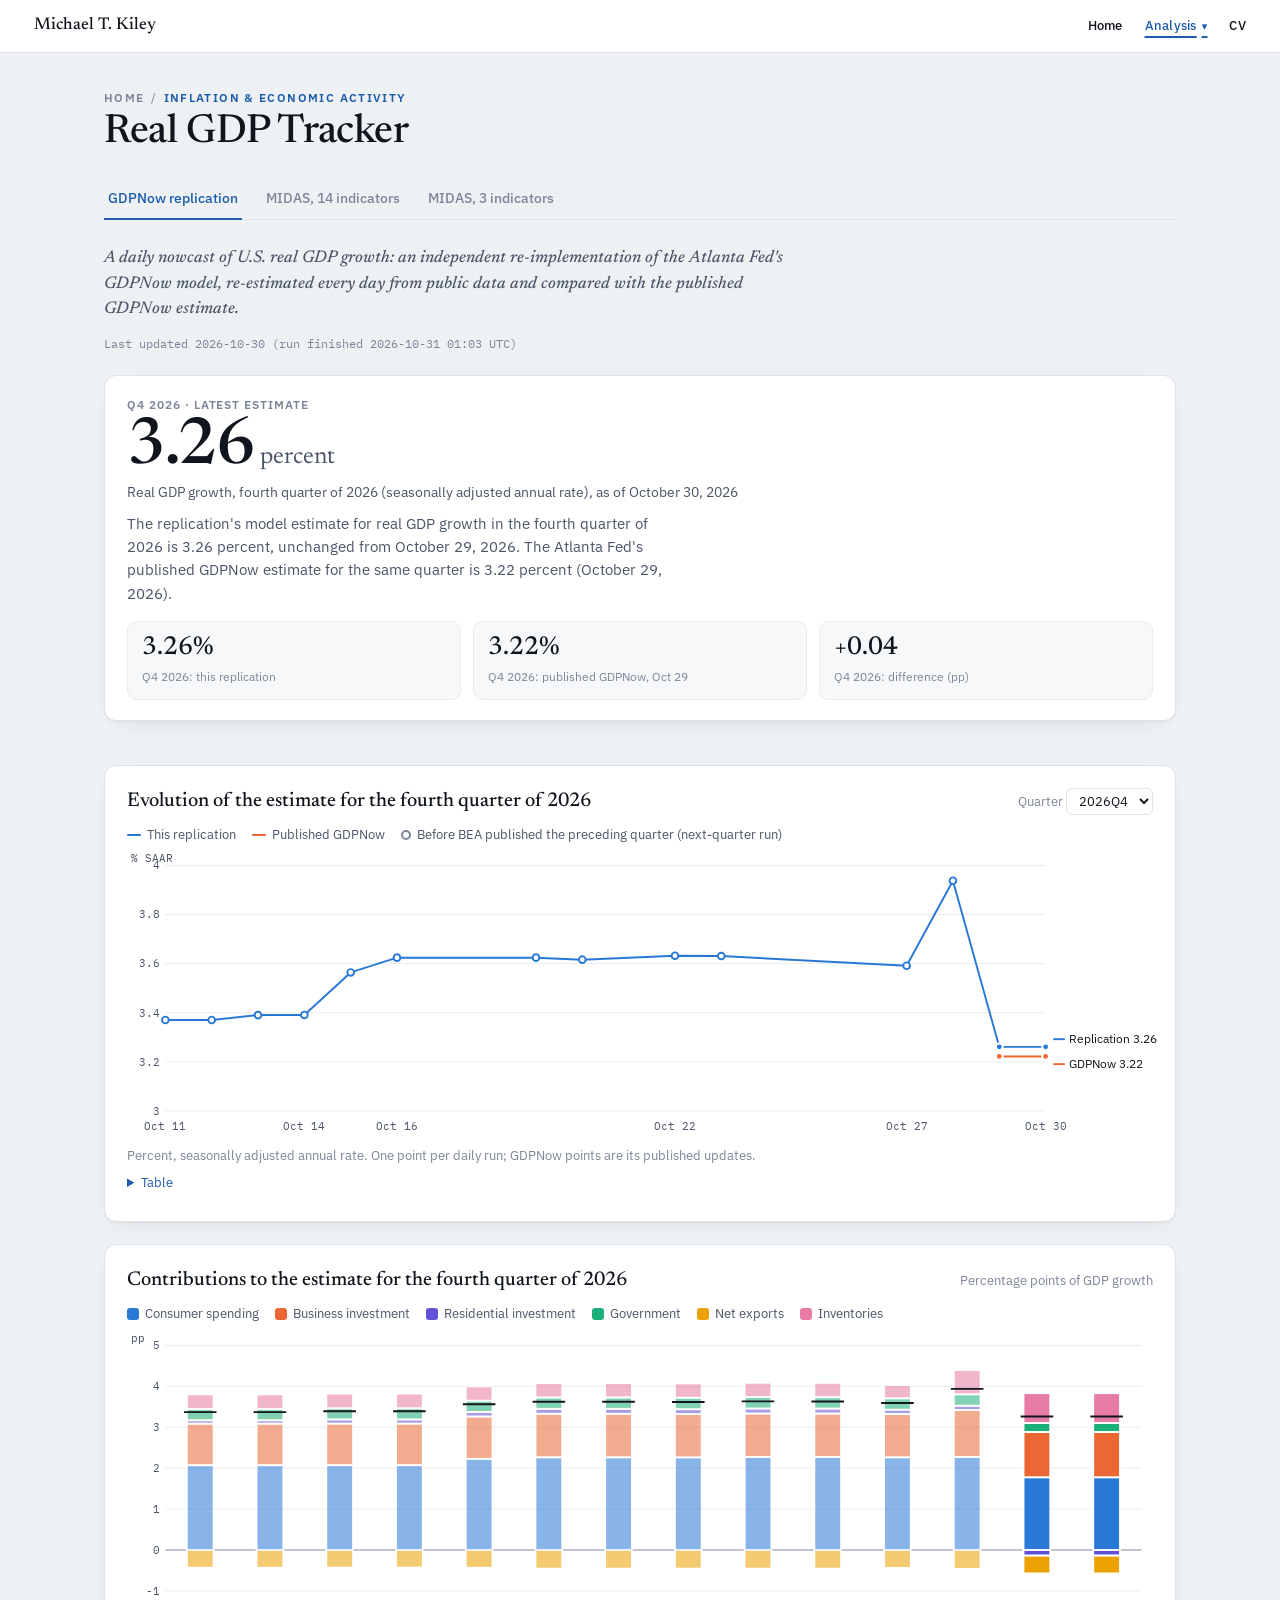
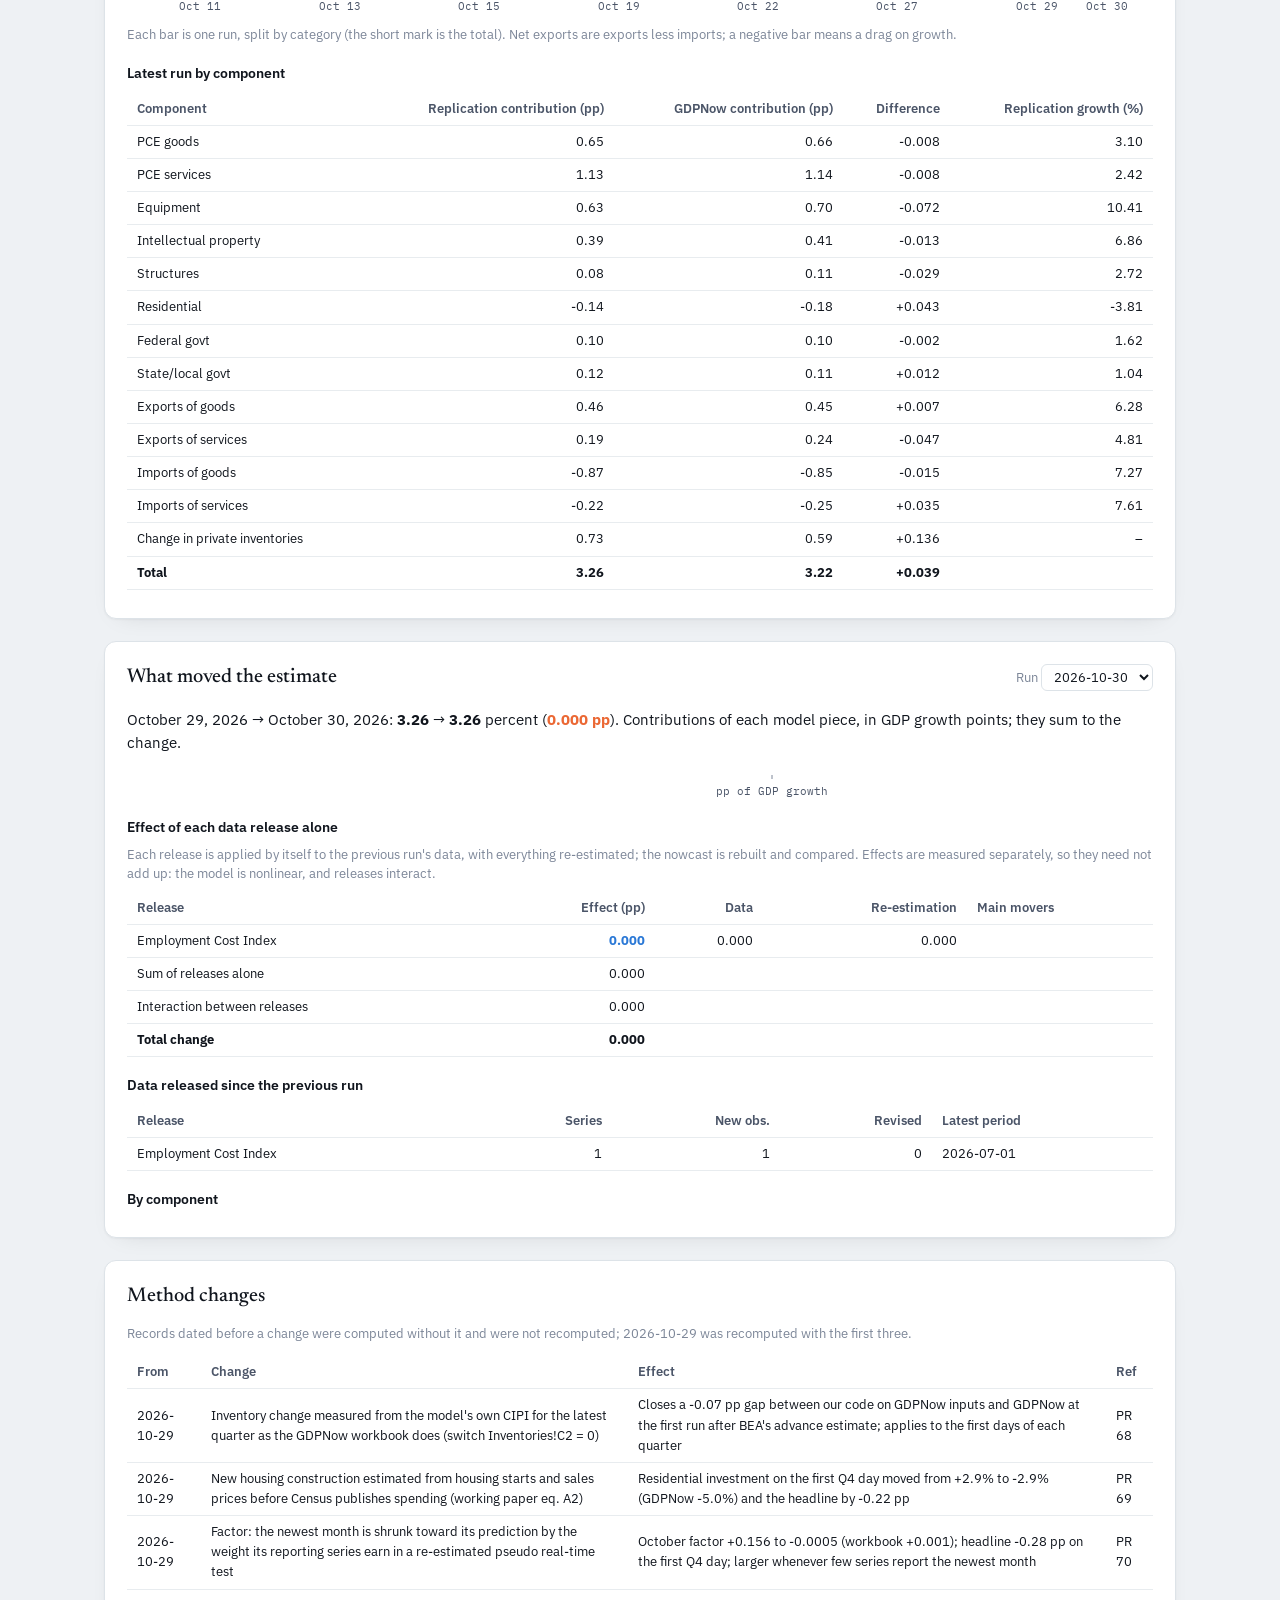
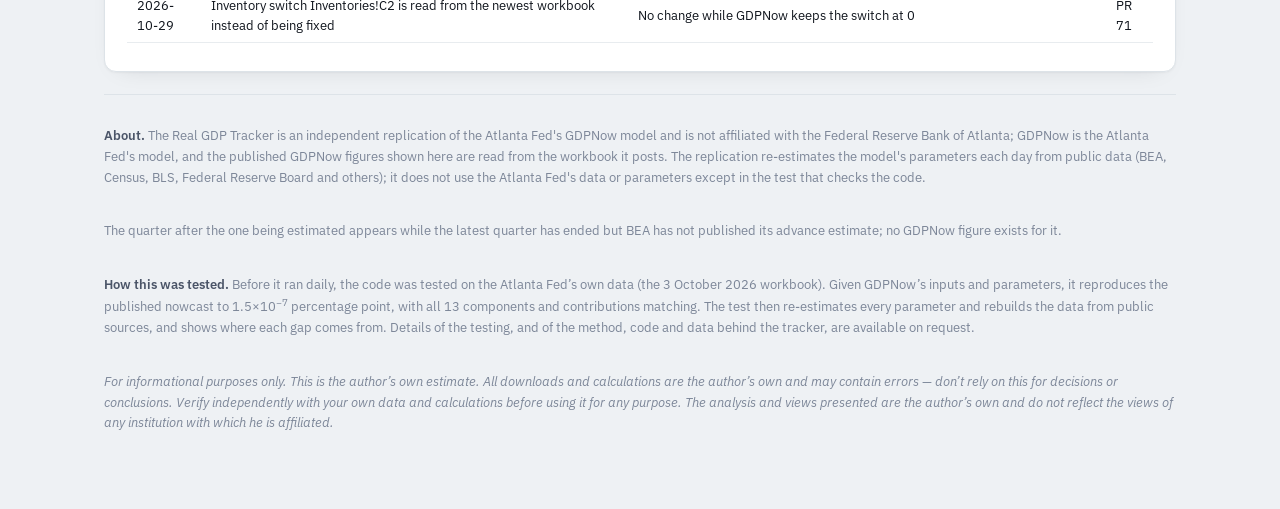
==== docs/index.html @ f331b5b4 "Merge MIDAS into the tracker page as tabs: GDPNow | MIDAS 14 | MIDAS 3 midas.html now redirects to #" ====
<!doctype html>
<html lang="en">
<head>
<meta charset="UTF-8">
<meta name="viewport" content="width=device-width, initial-scale=1.0">
<title>Real GDP Tracker — Michael T. Kiley</title>
<meta name="description" content="A daily nowcast of U.S. real GDP growth: an independent re-implementation of the Atlanta Fed\'s GDPNow, plus real-time MIDAS models, re-estimated from public data.">
<meta property="og:type" content="website">
<meta property="og:site_name" content="Michael T. Kiley">
<meta property="og:title" content="Real GDP Tracker">
<meta property="og:description" content="A daily nowcast of U.S. real GDP growth: an independent re-implementation of the Atlanta Fed's GDPNow model, re-estimated from public data.">
<meta property="og:url" content="https://michaeltkiley.github.io/gdpnow-replication/">
<link rel="preconnect" href="https://fonts.googleapis.com">
<link rel="preconnect" href="https://fonts.gstatic.com" crossorigin>
<link href="https://fonts.googleapis.com/css2?family=Newsreader:ital,opsz,wght@0,6..72,400;0,6..72,500;0,6..72,600;1,6..72,500&family=IBM+Plex+Sans:wght@400;500;600&family=IBM+Plex+Mono:wght@400;500;600&display=swap" rel="stylesheet">
<style>
  :root {
    --surface-page: #eef1f4; --surface-card: #ffffff; --surface-tile: #f6f8fa;
    --rule: #dde3e8; --rule-soft: #e8ecef;
    --ink: #10151d; --ink-secondary: #4b5568; --ink-muted: #7c8698; --accent-text: #1c5cab;
    --bad: #b3261e;
    --series-rep: #2a78d6; --series-gdpnow: #eb6834;
    /* contribution groups, fixed order (validated: scripts/validate_palette.js, light and dark) */
    --g1: #2a78d6; --g2: #eb6834; --g3: #6250d6; --g4: #1baf7a; --g5: #eda100; --g6: #e87ba4;
    --shadow: 0 1px 2px rgba(16, 21, 29, 0.04), 0 8px 24px -16px rgba(16, 21, 29, 0.18);
  }
  @media (prefers-color-scheme: dark) {
    :root:not([data-theme="light"]) {
      --surface-page: #12161c; --surface-card: #191f27; --surface-tile: #1f2630;
      --rule: #2a323d; --rule-soft: #212933;
      --ink: #f2f4f7; --ink-secondary: #b7c0cc; --ink-muted: #7c8798; --accent-text: #74aeef;
      --bad: #f2b8b5;
      --series-rep: #3987e5; --series-gdpnow: #d95926;
      --g1: #3987e5; --g2: #d95926; --g3: #9085e9; --g4: #199e70; --g5: #c98500; --g6: #d55181;
      --shadow: 0 1px 2px rgba(0, 0, 0, 0.3), 0 8px 24px -16px rgba(0, 0, 0, 0.55);
    }
  }
  :root[data-theme="dark"] {
    --surface-page: #12161c; --surface-card: #191f27; --surface-tile: #1f2630;
    --rule: #2a323d; --rule-soft: #212933;
    --ink: #f2f4f7; --ink-secondary: #b7c0cc; --ink-muted: #7c8798; --accent-text: #74aeef;
    --bad: #f2b8b5;
    --series-rep: #3987e5; --series-gdpnow: #d95926;
    --g1: #3987e5; --g2: #d95926; --g3: #9085e9; --g4: #199e70; --g5: #c98500; --g6: #d55181;
    --shadow: 0 1px 2px rgba(0, 0, 0, 0.3), 0 8px 24px -16px rgba(0, 0, 0, 0.55);
  }
  * { box-sizing: border-box; }
  body { margin: 0; background: var(--surface-page); color: var(--ink); font: 15px/1.55 "IBM Plex Sans", -apple-system, BlinkMacSystemFont, "Segoe UI", sans-serif; }
  a { color: var(--accent-text); }
  .page { max-width: 1120px; margin: 0 auto; padding: 36px 24px 64px; display: flex; flex-direction: column; gap: 22px; }

  /* ---- shared site nav (same on every page of the site) ---- */
  .site-nav{border-bottom:1px solid var(--rule);background:var(--surface-card);position:relative;z-index:50}
  .site-nav-inner{max-width:1260px;margin:0 auto;padding:10px 24px;display:flex;align-items:center;justify-content:space-between;gap:4px 16px;flex-wrap:wrap}
  .site-nav .wordmark{font-family:"Newsreader",Georgia,serif;font-weight:500;font-size:17px;color:var(--ink);text-decoration:none}
  .site-nav nav{display:flex;align-items:center;gap:0 22px}
  .site-nav nav>a,.site-nav .nav-dd-btn{display:inline-block;padding:6px 0;margin:0;border:0;background:none;cursor:pointer;font-family:"IBM Plex Sans",system-ui,sans-serif;font-size:13px;font-weight:500;line-height:1.5;letter-spacing:.02em;color:var(--ink2);text-decoration:none}
  .site-nav nav>a:hover,.site-nav .nav-dd-btn:hover,.site-nav .nav-dd.open .nav-dd-btn{color:var(--accent-text)}
  .site-nav nav>a.active,.site-nav .nav-dd-btn.active{color:var(--accent-text);text-decoration:underline;text-decoration-thickness:1.5px;text-underline-offset:6px}
  .site-nav nav>a:focus-visible,.site-nav .nav-dd-btn:focus-visible,.site-nav .wordmark:focus-visible{outline:2px solid var(--accent-text);outline-offset:3px;border-radius:2px}
  .site-nav .nav-dd{position:relative}
  .site-nav .nav-dd-btn::after{content:"\25BE";margin-left:5px;font-size:11px}
  .site-nav .nav-dd.open .nav-dd-btn::after{content:"\25B4"}
  .site-nav .nav-dd-menu{position:absolute;top:calc(100% + 8px);right:-12px;width:310px;max-width:calc(100vw - 32px);max-height:calc(100vh - 80px);overflow-y:auto;padding:4px 0 8px;background:var(--surface-card);border:1px solid var(--rule);border-radius:6px;box-shadow:0 10px 28px -14px rgba(16,21,29,.35)}
  .site-nav .nav-dd-menu[hidden]{display:none}
  .site-nav .nav-dd-head{padding:10px 16px 3px;font-family:"IBM Plex Sans",system-ui,sans-serif;font-size:10.5px;font-weight:600;line-height:1.4;letter-spacing:.1em;text-transform:uppercase;color:var(--ink-muted)}
  .site-nav .nav-dd-menu ul{list-style:none;margin:0;padding:0}
  .site-nav .nav-dd-menu li{margin:0;padding:0}
  .site-nav .nav-dd-menu a{display:block;padding:6px 16px;font-family:"IBM Plex Sans",system-ui,sans-serif;font-size:13px;font-weight:400;line-height:1.45;letter-spacing:0;color:var(--ink);text-decoration:none}
  .site-nav .nav-dd-menu a:hover,.site-nav .nav-dd-menu a:focus-visible{background:var(--surface-page);color:var(--accent-text);outline:none}
  .site-nav .nav-dd-menu a:focus-visible{box-shadow:inset 0 0 0 2px var(--accent-text)}
  .site-nav .nav-dd-menu a[aria-current="page"]{color:var(--accent-text);font-weight:600;box-shadow:inset 3px 0 0 var(--accent-text)}
  .site-nav .nav-dd-menu a[aria-current="page"]:focus-visible{box-shadow:inset 0 0 0 2px var(--accent-text)}
  @media (max-width:640px){
    .site-nav-inner{padding:8px 16px}
    .site-nav nav{gap:0 18px}
    .site-nav .nav-dd{position:static}
    .site-nav .nav-dd-menu{top:100%;left:8px;right:8px;width:auto;max-width:none}
  }
  .eyebrow .crumb{color:var(--ink-muted);text-decoration:none}
  .eyebrow .crumb:hover,.eyebrow .crumb:focus-visible{color:var(--accent-text);text-decoration:underline}
  .eyebrow .crumb-sep{margin:0 .55em;color:var(--ink-muted);font-weight:400}

  .masthead { display: flex; flex-direction: column; gap: 6px; }
  .eyebrow { margin: 0; font-size: 11.5px; font-weight: 600; letter-spacing: 0.12em; text-transform: uppercase; color: var(--accent-text); }
  h1 { margin: 0; font-family: "Newsreader", Georgia, serif; font-weight: 500; font-size: clamp(28px, 4vw, 40px); line-height: 1.08; letter-spacing: -0.01em; text-wrap: balance; }
  .subtitle { margin: 4px 0 0; max-width: 70ch; font-family: "Newsreader", Georgia, serif; font-style: italic; font-weight: 500; font-size: 17px; line-height: 1.5; color: var(--ink-secondary); }
  .asof { margin: 6px 0 0; font-family: "IBM Plex Mono", ui-monospace, monospace; font-size: 12px; color: var(--ink-muted); }
  .banner { border-radius: 8px; padding: 8px 14px; border: 1px solid var(--rule); background: var(--surface-card); font-size: 13px; color: var(--ink-secondary); }
  .banner.fail { border-color: var(--bad); color: var(--bad); }

  .card { background: var(--surface-card); border: 1px solid var(--rule); border-radius: 12px; padding: 20px 22px; box-shadow: var(--shadow); min-width: 0; }
  .card h2 { margin: 0; font-family: "Newsreader", Georgia, serif; font-weight: 500; font-size: 20px; }
  .card h3 { margin: 18px 0 6px; font-size: 14px; font-weight: 600; }
  .head { display: flex; align-items: baseline; justify-content: space-between; flex-wrap: wrap; gap: 8px 20px; margin-bottom: 8px; }
  .caption { font-size: 12.5px; color: var(--ink-muted); }
  .sub { color: var(--ink-muted); font-size: 12.5px; margin: 6px 0; }

  .top { display: block; }
  .headline .lead { margin: 0; font-size: 12px; font-weight: 600; letter-spacing: 0.08em; text-transform: uppercase; color: var(--ink-muted); }
  .headline .big { font-family: "Newsreader", Georgia, serif; font-weight: 500; font-size: clamp(44px, 7vw, 64px); line-height: 1.05; letter-spacing: -0.02em; }
  .headline .big small { font-size: 0.38em; font-weight: 400; letter-spacing: 0; color: var(--ink-secondary); margin-left: 6px; }
  .headline .when { font-size: 14px; color: var(--ink-secondary); margin-bottom: 8px; }
  .lede { margin: 6px 0 0; max-width: 62ch; color: var(--ink-secondary); }
  .tiles { display: grid; grid-template-columns: repeat(3, minmax(0, 1fr)); gap: 12px; margin-top: 16px; }
  .tile { background: var(--surface-tile); border: 1px solid var(--rule-soft); border-radius: 10px; padding: 12px 14px; min-width: 0; }
  .tile b { display: block; font-family: "Newsreader", Georgia, serif; font-weight: 500; font-size: 26px; line-height: 1.15; }
  .tile span { color: var(--ink-muted); font-size: 12px; }
  .about p { margin: 6px 0; color: var(--ink-secondary); font-size: 13.5px; }
  .about ul { margin: 8px 0 0; padding-left: 18px; font-size: 13.5px; }
  .about li { margin: 3px 0; }
  .btn { display: inline-block; margin-top: 8px; padding: 7px 12px; border: 1px solid var(--accent-text); border-radius: 8px; font-weight: 500; font-size: 13px; text-decoration: none; }
  .btn:hover { background: var(--surface-tile); }

  select { font: inherit; font-size: 13px; padding: 3px 8px; background: var(--surface-card); color: var(--ink); border: 1px solid var(--rule); border-radius: 6px; }
  .legend { display: flex; flex-wrap: wrap; gap: 8px 16px; font-size: 12.5px; color: var(--ink-secondary); margin: 4px 0 8px; }
  .legend .item { display: inline-flex; align-items: center; gap: 6px; }
  .legend .sw { width: 12px; height: 12px; border-radius: 3px; display: inline-block; }
  .legend .ln { width: 14px; height: 2px; border-radius: 1px; display: inline-block; }
  .legend .ring { width: 10px; height: 10px; border-radius: 50%; border: 2px solid var(--ink-muted); display: inline-block; }
  svg.chart { width: 100%; height: auto; display: block; overflow: visible; }
  svg.chart text { fill: var(--ink-secondary); font-size: 11px; font-family: "IBM Plex Mono", ui-monospace, monospace; }
  svg.chart .lbl { fill: var(--ink); font-family: "IBM Plex Sans", sans-serif; font-size: 12px; }
  svg.chart .grid { stroke: var(--rule-soft); stroke-width: 1; }
  svg.chart .axis { stroke: var(--ink-muted); stroke-width: 1; }
  .tablewrap { overflow-x: auto; margin: 8px 0; }
  table { border-collapse: collapse; width: 100%; font-size: 13px; }
  th, td { padding: 6px 10px; border-bottom: 1px solid var(--rule-soft); text-align: left; }
  th { white-space: nowrap; font-weight: 600; color: var(--ink-secondary); }
  td.num, th.num { text-align: right; font-variant-numeric: tabular-nums; }
  details { margin: 8px 0; } summary { cursor: pointer; color: var(--accent-text); font-size: 13px; }
  .pos { color: var(--series-rep); } .neg { color: var(--series-gdpnow); }
  #tip { position: fixed; pointer-events: none; background: var(--surface-card); color: var(--ink); border: 1px solid var(--rule); border-radius: 6px; padding: 5px 9px; font-size: 12px; display: none; z-index: 9; box-shadow: var(--shadow); line-height: 1.45; }
  .methodology { display: flex; flex-direction: column; gap: 8px; padding: 18px 0 0; border-top: 1px solid var(--rule); font-size: 12.5px; line-height: 1.65; color: var(--ink-muted); }
  .methodology .disclaimer { font-style: italic; }
  .methodology b { color: var(--ink-secondary); font-weight: 600; }
  body.embed .site-nav, body.embed .masthead, body.embed .methodology { display: none; }
  body.embed .page { padding: 8px; }
  @media (max-width: 860px) { .top { grid-template-columns: 1fr; } }
  @media (max-width: 560px) { .tiles { grid-template-columns: 1fr 1fr; } .page { padding: 24px 16px 48px; } }
  .tabs{display:flex;flex-wrap:wrap;gap:0 20px;border-bottom:1px solid var(--rule)}
  .tabs button{appearance:none;border:0;background:none;cursor:pointer;font:inherit;font-size:14px;font-weight:500;color:var(--ink-muted);padding:10px 4px 9px;border-bottom:2px solid transparent;margin-bottom:-1px}
  .tabs button:hover{color:var(--ink-secondary)}
  .tabs button[aria-selected="true"]{color:var(--accent-text);border-bottom-color:var(--accent-text)}
  .tabs.sub button{font-size:13px;padding:8px 2px 7px}
  .panel{display:flex;flex-direction:column;gap:22px}
  .panel[hidden]{display:none}
  .controls{display:flex;flex-wrap:wrap;gap:14px 22px;align-items:end;padding:14px 16px;background:var(--surface-card);border:1px solid var(--rule);border-radius:8px}
  .ctl{display:flex;flex-direction:column;gap:4px}
  .ctl .l,.ctl label.l{font-size:.72rem;letter-spacing:.06em;text-transform:uppercase;color:var(--ink-muted);font-weight:600}
  input[type=date]{font:inherit;font-size:.9rem;padding:4px 8px;border:1px solid var(--rule);border-radius:6px;background:var(--surface-card);color:var(--ink)}
  input:focus-visible,button:focus-visible,select:focus-visible{outline:2px solid var(--accent-text);outline-offset:2px}
  .linkbtn{font:inherit;font-size:.8rem;border:0;background:none;color:var(--accent-text);padding:2px 10px 2px 0;cursor:pointer;text-decoration:underline;text-underline-offset:2px}
  .stamp{font-family:"IBM Plex Mono",ui-monospace,monospace;font-size:.8rem;color:var(--ink-secondary)}
  .headline .tiles{grid-template-columns:repeat(3,minmax(0,1fr))}
  .about li{font-size:13.5px;color:var(--ink-secondary)}
  .card h3 .caption{font-weight:400}
  @media (max-width:560px){.headline .tiles{grid-template-columns:1fr 1fr}}
</style>
</head>
<body>

<div class="site-nav">
  <div class="site-nav-inner">
    <a class="wordmark" href="https://michaeltkiley.github.io/">Michael T. Kiley</a>
    <nav aria-label="Site">
      <a href="https://michaeltkiley.github.io/">Home</a>
      <div class="nav-dd">
        <button type="button" class="nav-dd-btn active" aria-expanded="false" aria-haspopup="true" aria-controls="nav-analysis-menu">Analysis</button>
        <div class="nav-dd-menu" id="nav-analysis-menu" aria-label="Analysis" hidden>
          <div role="group" aria-labelledby="nav-grp-1">
            <div class="nav-dd-head" id="nav-grp-1">Monetary Policy &amp; Financial Markets</div>
            <ul>
              <li><a href="https://michaeltkiley.github.io/monetary_policy_surprises/">Monetary Policy Expectations</a></li>
              <li><a href="https://michaeltkiley.github.io/fcig/">Financial Conditions</a></li>
              <li><a href="https://michaeltkiley.github.io/termprem/">Yield Curve Tracker</a></li>
            </ul>
          </div>
          <div role="group" aria-labelledby="nav-grp-2">
            <div class="nav-dd-head" id="nav-grp-2">Inflation &amp; Economic Activity</div>
            <ul>
              <li><a href="https://michaeltkiley.github.io/inflation_forecast/">Inflation Forecast</a></li>
              <li><a href="https://michaeltkiley.github.io/gdpnow-replication/" aria-current="page">Real GDP Tracker</a></li>
            </ul>
          </div>
          <div role="group" aria-labelledby="nav-grp-3">
            <div class="nav-dd-head" id="nav-grp-3">Longer-Run Conditions &amp; Risks</div>
            <ul>
              <li><a href="https://michaeltkiley.github.io/equilibrium_rate/">Equilibrium Real Interest Rate (r*)</a></li>
              <li><a href="https://michaeltkiley.github.io/resource_utilization/">Resource Utilization and Risk</a></li>
            </ul>
          </div>
        </div>
      </div>
      <a href="https://michaeltkiley.github.io/cv.html">CV</a>
    </nav>
  </div>
</div>

<div class="page">
  <header class="masthead">
    <p class="eyebrow"><a class="crumb" href="https://michaeltkiley.github.io/">Home</a><span class="crumb-sep" aria-hidden="true">/</span>Inflation &amp; Economic Activity</p>
    <h1>Real GDP Tracker</h1>
  </header>
  <nav class="tabs" id="top" role="tablist" aria-label="Model">
    <button type="button" role="tab" data-top="gdpnow" aria-selected="true">GDPNow replication</button>
    <button type="button" role="tab" data-top="full" aria-selected="false">MIDAS, 14 indicators</button>
    <button type="button" role="tab" data-top="trio" aria-selected="false">MIDAS, 3 indicators</button>
  </nav>
  <section class="panel" id="panel-gdpnow">
    <header class="masthead">
    <p class="subtitle">A daily nowcast of U.S. real GDP growth: an independent re-implementation of the Atlanta Fed's GDPNow model, re-estimated every day from public data and compared with the published GDPNow estimate.</p>
    <p class="asof" id="asof">Loading…</p>
  </header>

  <div id="banner" class="banner" style="display:none"></div>

  <section class="top">
    <div class="card headline" id="headline"><p class="lead">Loading…</p></div>
  </section>

  <div id="nextq"></div>

  <section class="card" id="histcard">
    <div class="head">
      <h2 id="histtitle">Evolution of the estimate</h2>
      <label class="caption">Quarter <select id="qsel"></select></label>
    </div>
    <div class="legend">
      <span class="item"><i class="ln" style="background:var(--series-rep)"></i>This replication</span>
      <span class="item"><i class="ln" style="background:var(--series-gdpnow)"></i>Published GDPNow</span>
      <span class="item" id="chainkey" style="display:none"><i class="ring"></i>Before BEA published the preceding quarter (next-quarter run)</span>
    </div>
    <svg id="hist" class="chart" viewBox="0 0 760 300" role="img" aria-label="Nowcast of real GDP growth over time"></svg>
    <p class="sub">Percent, seasonally adjusted annual rate. One point per daily run; GDPNow points are its published updates.</p>
    <details><summary>Table</summary><div class="tablewrap"><table id="histtab"></table></div></details>
  </section>

  <section class="card" id="contribcard">
    <div class="head">
      <h2 id="contribtitle">Contributions to the estimate</h2>
      <span class="caption">Percentage points of GDP growth</span>
    </div>
    <div class="legend" id="contriblegend"></div>
    <svg id="contrib" class="chart" viewBox="0 0 760 300" role="img" aria-label="Contributions of spending categories to the nowcast over time"></svg>
    <p class="sub">Each bar is one run, split by category (the short mark is the total). Net exports are exports less imports; a negative bar means a drag on growth.</p>
    <h3>Latest run by component</h3>
    <div class="tablewrap"><table id="comp"></table></div>
  </section>

  <section class="card" id="chgcard">
    <div class="head">
      <h2>What moved the estimate</h2>
      <label class="caption">Run <select id="rsel"></select></label>
    </div>
    <div id="chg"></div>
  </section>

  <section class="card" id="mccard" style="display:none">
    <div class="head"><h2>Method changes</h2></div>
    <p class="caption">Records dated before a change were computed without it and were not recomputed; 2026-10-29 was recomputed with the first three.</p>
    <div class="tablewrap"><table id="mctab"></table></div>
  </section>

  <footer class="methodology">
    <p><b>About.</b> The Real GDP Tracker is an independent replication of the Atlanta Fed's GDPNow model and is not affiliated with the Federal Reserve Bank of Atlanta; GDPNow is the Atlanta Fed's model, and the published GDPNow figures shown here are read from the workbook it posts. The replication re-estimates the model's parameters each day from public data (BEA, Census, BLS, Federal Reserve Board and others); it does not use the Atlanta Fed's data or parameters except in the test that checks the code.</p>
    <p>The quarter after the one being estimated appears while the latest quarter has ended but BEA has not published its advance estimate; no GDPNow figure exists for it.</p>
    <p><b>How this was tested.</b> Before it ran daily, the code was tested on the Atlanta Fed&rsquo;s own data (the 3 October 2026 workbook). Given GDPNow&rsquo;s inputs and parameters, it reproduces the published nowcast to 1.5&times;10<sup>&minus;7</sup> percentage point, with all 13 components and contributions matching. The test then re-estimates every parameter and rebuilds the data from public sources, and shows where each gap comes from. Details of the testing, and of the method, code and data behind the tracker, are available on request.</p>
    <p class="disclaimer">For informational purposes only. This is the author&rsquo;s own estimate. All downloads and calculations are the author&rsquo;s own and may contain errors &mdash; don&rsquo;t rely on this for decisions or conclusions. Verify independently with your own data and calculations before using it for any purpose. The analysis and views presented are the author&rsquo;s own and do not reflect the views of any institution with which he is affiliated.</p>
  </footer>
  </section>
  <section class="panel" id="panel-midas" hidden>
    <header>
      <p class="subtitle">A data-only cross-check on GDPNow: statistical nowcasts of U.S. real GDP growth built from monthly, weekly and daily indicators, refit every day on what had been published.</p>
      <p class="asof" id="m-asof">Loading…</p>
      <p class="caption" style="max-width:76ch">These models do not use GDP's expenditure accounting, so they are less accurate than GDPNow; their value is as a second opinion. The GDPNow tab has the replication of the Atlanta Fed's model.</p>
    </header>
    <div id="m-banner" class="banner" style="display:none"></div>
    <div class="panel" id="m-panel">
    <div>
      <p class="subtitle" id="m-msub"></p>
      <p class="caption" id="m-mcite" style="max-width:76ch"></p>
    </div>
    <nav class="tabs sub" role="tablist" aria-label="Sections">
      <button type="button" role="tab" data-sub="data" aria-selected="true">Data</button>
      <button type="button" role="tab" data-sub="replication" aria-selected="false">Replication</button>
    </nav>

    <div class="panel" id="m-p-data">
      <div class="card headline" id="m-headline"></div>
      <div class="controls">
        <label class="ctl"><span class="l">Quarter</span><select id="m-qsel"></select></label>
        <div class="ctl"><label class="l" for="m-since">Compare today with</label><input type="date" id="m-since">
          <span class="quick"><button type="button" class="linkbtn" data-q="week">a week ago</button><button type="button" class="linkbtn" data-q="month">a month ago</button><button type="button" class="linkbtn" data-q="first">first estimate</button></span></div>
        <div class="ctl" style="min-width:0"><span class="l">Dates compared</span><div class="stamp" id="m-stamp"></div></div>
      </div>
      <section class="card">
        <div class="head"><h2 id="m-wfTitle">What changed</h2></div>
        <div id="m-wf"></div>
        <p class="sub">Bars start at the nowcast on the comparison date, add each part's contribution to the change, and end at today's nowcast. <span class="pos">■</span> Blue raised the nowcast; <span class="neg">■</span> orange lowered it. Indicator groups move when new data are released or revised. <i>Trend growth</i> is the average per-person growth in the training sample, which drifts slowly; <i>Population</i> is the population-growth assumption added back at the end.</p>
      </section>
      <section class="card">
        <div class="head"><h2 id="m-evoTitle">Evolution of the estimate</h2></div>
        <div class="legend" id="m-evoLegend"></div>
        <svg id="m-evo" class="chart" viewBox="0 0 760 300" role="img" aria-label="Nowcast over time"></svg>
        <p class="sub">Percent, seasonally adjusted annual rate. One point per trading day. The dashed line is the same model with no indicators (an AR(2) on per-person growth plus population). GDPNow points are the Atlanta Fed's published updates.</p>
      </section>
      <section class="card">
        <div class="head"><h2>Latest run by indicator</h2><span class="caption" id="m-tabCap"></span></div>
        <div class="tablewrap"><table id="m-indtab"></table></div>
        <p class="sub">Contribution is each indicator's effect on the nowcast relative to an average quarter (percentage points). "Behind" is how many months the latest published value trails the current month; the model pairs each indicator with historical quarters that had the same lag.</p>
      </section>
    </div>

    <div class="panel" id="m-p-rep" hidden>
      <section class="card about">
        <h2>How it works</h2>
        <p>The model is a <b>real-time ridge MIDAS regression</b> (mixed-data sampling): quarterly GDP growth is regressed directly on the last six months of each monthly indicator, with weekly and daily series averaged to months. Each indicator's six lags are compressed into three numbers (level, slope, curvature) by a Legendre polynomial, which is a flexible way of letting recent months count more or less. A ridge penalty, chosen by leave-one-out cross-validation, keeps the many coefficients in check.</p>
        <ul>
          <li><b>Real time.</b> Every day the model is refit on the data vintage published that day (St. Louis Fed's ALFRED), so the ragged edge is what was actually available. Each past quarter is compared at the same point in its quarter, with the same publication lags as today.</li>
          <li><b>Per person.</b> The model forecasts GDP growth <i>minus population growth</i> and adds a population assumption (the last four quarters' growth) back. This stops the average growth rate it learns from carrying a demographic trend that has since faded.</li>
          <li><b>Target.</b> BEA's advance estimate of real GDP growth. Training uses 1992Q3 onward and leaves out 2020 and 2021.</li>
          <li><b>Two versions.</b> The 14-indicator model uses the series below; the 3-indicator model uses only industrial production, the Chicago Fed financial conditions index and the 10-year minus 3-month spread, the information set of Chan's MIDAS tutorial.</li>
        </ul>
      </section>
      <section class="card">
        <div class="head"><h2>Indicators</h2></div>
        <div class="tablewrap"><table id="m-predtab"></table></div>
        <p class="sub">The goods and services trade balance was tested and dropped: before COVID it carried the largest weight, but its extreme swings in 2022 and 2025 produced the worst misses.</p>
      </section>
      <section class="card">
        <div class="head"><h2>How accurate has it been?</h2></div>
        <p class="sub" style="margin-top:0">Root mean squared forecast error against BEA's advance estimate, percentage points of annualised growth. Each quarter is scored at four dates: the end of each month of the quarter and the 15th of the month after (before the advance release).</p>
        <div id="m-acc"></div>
      </section>
      <section class="card">
        <div class="head"><h2>End-of-quarter nowcasts against outcomes</h2></div>
        <div class="legend" id="m-trkLegend"></div>
        <svg id="m-trk" class="chart" viewBox="0 0 760 300" role="img" aria-label="End of quarter nowcasts against the advance estimate"></svg>
        <p class="sub">Nowcast at the end of the quarter's third month. Values beyond the axis (the 2020 pandemic quarters) are pinned to the edge; hover for the actual numbers.</p>
        <details><summary>Last eight quarters</summary><div class="tablewrap"><table id="m-lastq"></table></div></details>
      </section>
      <section class="card" id="m-blendcard">
        <div class="head"><h2>Does it add anything to GDPNow?</h2></div>
        <div id="m-blend"></div>
      </section>
      <section class="card">
        <div class="head"><h2>How the specification was chosen</h2></div>
        <div class="tablewrap"><table id="m-path"></table></div>
        <p class="sub">Each step was chosen after seeing the previous step's errors, so the results here are not a clean out-of-sample test of the final specification. Full write-up, code and every variant: <a href="https://github.com/michaeltkiley/gdpnow-replication/blob/main/MIDAS.md">MIDAS.md</a>.</p>
      </section>
      <section class="card about">
        <h2>Data timing and limits</h2>
        <ul>
          <li>Indicator history is read from the vintage published that day (revised); only the newest observations are first releases. Weekly jobless claims before 2009 and the Chicago Fed index before 2011 have no archived vintages, so current data cut at the forecast date are used.</li>
          <li>The October 2025 unemployment rate and CPI were never published (government shutdown) and are interpolated.</li>
          <li>Not used: surveys such as ISM, real consumption detail, construction, trade detail. They are part of what GDPNow has and this model lacks.</li>
          <li>The daily tracker runs the same algorithm as the evaluation, but accuracy was measured only at the four dates per quarter above.</li>
        </ul>
      </section>
    </div>
  </div>
    <footer class="methodology">
    <p><b>About.</b> Independent research by the author; not affiliated with the Federal Reserve Bank of Atlanta or the Federal Reserve System. GDPNow is the Atlanta Fed's model. The series shown as "GDPNow" are the Atlanta Fed's published nowcasts.</p>
    <p><b>Method and sources.</b> MIDAS: Ghysels, Santa-Clara and Valkanov. Real-time vintages: Clements and Galv&atilde;o, <a href="https://econpapers.repec.org/RePEc:bes:jnlbes:v:26:y:2008:p:546-554">&ldquo;Macroeconomic forecasting with mixed-frequency data,&rdquo;</a> <i>JBES</i> (2008). Legendre lag polynomials and regularisation: Babii, Ghysels and Striaukas, <a href="https://arxiv.org/pdf/2005.14057">&ldquo;Machine learning time series regressions with an application to nowcasting,&rdquo;</a> <i>JBES</i> (2022); this page uses ridge instead of their sparse-group LASSO. Small information set: Chan, Poon and Zhu, <a href="https://doi.org/10.1016/j.jeconom.2025.106090">&ldquo;Time-varying parameter MIDAS models: application to nowcasting US real GDP,&rdquo;</a> <i>Journal of Econometrics</i>; this page has no time-varying parameters. Data: St. Louis Fed ALFRED/FRED, Philadelphia Fed real-time data set (advance estimates before 2011), Atlanta Fed GDPNow archive.</p>
    <p class="disclaimer">For informational purposes only. This is the author&rsquo;s own estimate. All downloads and calculations are the author&rsquo;s own and may contain errors &mdash; don&rsquo;t rely on it for decisions.</p>
  </footer>
  </section>
</div>
<div id="tip"></div>


<script>
const $ = id => document.getElementById(id);
const miss = x => x == null || x === '' || isNaN(x);
const f2 = x => miss(x) ? '–' : (+x).toFixed(2);
const signed = (x, d) => { if (miss(x)) return '–'; const t = (+x).toFixed(d); return /^-?0\.0+$/.test(t) ? (0).toFixed(d) : (x > 0 ? '+' : '') + t; };
const sg = x => signed(x, 3);
const sg2 = x => signed(x, 2);
const num = v => miss(v) ? NaN : +v;
if (location.search.includes('embed=1')) document.body.classList.add('embed');

const QN = ['first', 'second', 'third', 'fourth'];
const qname = q => `${QN[+q[5] - 1]} quarter of ${q.slice(0, 4)}`;
const qshort = q => `Q${q[5]} ${q.slice(0, 4)}`;
const fd = s => new Date(s + 'T00:00:00Z').toLocaleDateString('en-US', { month: 'long', day: 'numeric', year: 'numeric', timeZone: 'UTC' });
const fs = s => new Date(s + 'T00:00:00Z').toLocaleDateString('en-US', { month: 'short', day: 'numeric', timeZone: 'UTC' });

const KEYS = ['CTG', 'CS', 'FNE', 'FNP', 'FNS', 'FR', 'GF', 'GS', 'XM', 'XS', 'MM', 'MS', 'V'];
const LABEL = { CTG: 'PCE goods', CS: 'PCE services', FNE: 'Equipment', FNP: 'Intellectual property', FNS: 'Structures', FR: 'Residential', GF: 'Federal govt', GS: 'State/local govt', XM: 'Exports of goods', XS: 'Exports of services', MM: 'Imports of goods', MS: 'Imports of services', V: 'Change in private inventories' };
const GROUPS = [
  ['Consumer spending', ['CTG', 'CS']], ['Business investment', ['FNE', 'FNP', 'FNS']], ['Residential investment', ['FR']],
  ['Government', ['GF', 'GS']], ['Net exports', ['XM', 'XS', 'MM', 'MS']], ['Inventories', ['V']]];

const tip = $('tip');
function showTip(e, html) { tip.innerHTML = html; tip.style.display = 'block'; const w = tip.offsetWidth; tip.style.left = Math.min(e.clientX + 14, innerWidth - w - 8) + 'px'; tip.style.top = (e.clientY + 14) + 'px'; }
function hideTip() { tip.style.display = 'none'; }
function hover(el, html) { el.addEventListener('mousemove', e => showTip(e, html)); el.addEventListener('mouseleave', hideTip); }
function NS(t, a, p) { const e = document.createElementNS('http://www.w3.org/2000/svg', t); for (const k in a) e.setAttribute(k, a[k]); p && p.appendChild(e); return e; }
async function j(u) { const r = await fetch(u); if (!r.ok) throw new Error(u); return r.json(); }
function csv(t) { const L = t.trim().split('\n'), H = L[0].split(','); return L.slice(1).map(l => { const c = l.split(','); return Object.fromEntries(H.map((h, i) => [h, c[i]])); }); }
const wOf = s => Math.max(300, Math.round(s.parentElement.clientWidth));
function niceStep(range) { const raw = range / 5, p = Math.pow(10, Math.floor(Math.log10(raw))), m = raw / p; return (m <= 1 ? 1 : m <= 2 ? 2 : m <= 5 ? 5 : 10) * p; }

let H = [], HQ = [], NX = [];

(async () => {
  let st = null; try { st = await j('data/status.json'); } catch (e) {}
  H = csv(await (await fetch('data/history.csv')).text()).sort((a, b) => a.asof < b.asof ? -1 : 1);
  try { const rn = await fetch('data/next/history.csv'); if (rn.ok) NX = csv(await rn.text()); } catch (e) {}
  // A quarter's history is continuous: rows from when it was the next quarter (chained run) come first, then the production rows.
  HQ = H.concat(NX.filter(n => !H.some(h => h.asof == n.asof && h.quarter == n.quarter)).map(n => ({ ...n, gdpnow: '', diff: '', gdpnow_date: '', chained: '1' })))
    .sort((a, b) => a.asof < b.asof ? -1 : a.asof > b.asof ? 1 : (a.chained ? 1 : -1));
  const b = $('banner');
  if (st && st.ok && !st.held) { $('asof').textContent = `Last updated ${st.asof} (run finished ${st.finished.slice(0, 16).replace('T', ' ')} UTC)`; }
  else { b.style.display = 'block'; b.className = 'banner fail'; b.textContent = `Latest run did not publish: ${st ? st.message : 'no status file'}. Showing the last good update${H.length ? ' (' + H[H.length - 1].asof + ')' : ''}.`; $('asof').textContent = ''; }
  if (!H.length) { $('headline').innerHTML = '<p class="lead">No runs yet.</p>'; return; }
  const L = H[H.length - 1];
  renderHeadline(L);
  showNext(L);
  const qs = [...new Set(HQ.map(r => r.quarter))];
  $('qsel').innerHTML = qs.map(q => `<option>${q}</option>`).join(''); $('qsel').value = L.quarter;
  $('qsel').onchange = () => { drawHist(); drawContrib(); };
  drawHist(); drawContrib();
  $('rsel').innerHTML = H.slice().reverse().map(r => `<option>${r.asof}</option>`).join('');
  $('rsel').onchange = () => showRun($('rsel').value); showRun(L.asof);
  try {
    const mc = csv(await (await fetch('data/method_changes.csv')).text());
    if (mc.length) { $('mctab').innerHTML = '<tr><th>From</th><th>Change</th><th>Effect</th><th>Ref</th></tr>' + mc.map(r => `<tr><td>${r.date}</td><td>${r.change}</td><td>${r.effect}</td><td>${r.reference}</td></tr>`).join(''); $('mccard').style.display = ''; }
  } catch (e) {}
})().catch(e => { $('banner').style.display = 'block'; $('banner').className = 'banner fail'; $('banner').textContent = 'Could not load data: ' + e.message; });

let rz; addEventListener('resize', () => { clearTimeout(rz); rz = setTimeout(() => { if ($('qsel').value) { drawHist(); drawContrib(); const r = $('rsel').value; if (r) showRun(r); } }, 200); });

function renderHeadline(L) {
  const P = H.filter(r => r.quarter == L.quarter && r.asof < L.asof).pop();
  let move = '';
  if (P) { const d = +L.nowcast - +P.nowcast; move = Math.abs(d) < 0.005 ? `, unchanged from ${fd(P.asof)}` : `, ${d > 0 ? 'up' : 'down'} from ${f2(P.nowcast)} percent on ${fd(P.asof)}`; }
  const gn = miss(L.gdpnow) ? null : +L.gdpnow;
  $('headline').innerHTML = `
    <p class="lead">${qshort(L.quarter)} &middot; latest estimate</p>
    <div class="big">${f2(L.nowcast)}<small>percent</small></div>
    <div class="when">Real GDP growth, ${qname(L.quarter)} (seasonally adjusted annual rate), as of ${fd(L.asof)}</div>
    <p class="lede">The replication's model estimate for real GDP growth in the ${qname(L.quarter)} is ${f2(L.nowcast)} percent${move}.
      ${gn == null ? `GDPNow has not published an estimate for this quarter yet.` : `The Atlanta Fed's published GDPNow estimate for the same quarter is ${f2(gn)} percent (${fd(L.gdpnow_date)}).`}</p>
    <div class="tiles">
      <div class="tile"><b>${f2(L.nowcast)}%</b><span>${qshort(L.quarter)}: this replication</span></div>
      <div class="tile"><b>${gn == null ? '–' : f2(gn) + '%'}</b><span>${gn == null ? qshort(L.quarter) + ': GDPNow not yet published' : qshort(L.quarter) + ': published GDPNow, ' + fs(L.gdpnow_date)}</span></div>
      <div class="tile"><b>${sg2(L.diff)}</b><span>${qshort(L.quarter)}: difference (pp)</span></div>
    </div>`;
}

function showNext(L) {
  const el = $('nextq'); el.innerHTML = '';
  const n = NX.slice().sort((a, b) => a.asof < b.asof ? -1 : 1).pop();
  if (!n || n.asof !== L.asof) return;       // shown only while the production quarter has ended and BEA has not published it
  el.innerHTML = `<section class="card">
    <div class="head"><h2>Next quarter: ${qshort(n.quarter)} <span class="caption">experimental</span></h2><span class="caption">as of ${fd(n.asof)}</span></div>
    <div class="tiles" style="grid-template-columns:minmax(0,1fr);max-width:300px;margin-top:4px">
      <div class="tile"><b>${f2(n.nowcast)}%</b><span>${qshort(n.quarter)} real GDP growth: this replication</span></div></div>
    <p class="sub">The ${qshort(n.production_quarter)} estimate above is still waiting for BEA's first estimate, and GDPNow publishes nothing for ${qshort(n.quarter)} until then. This figure runs the model one quarter ahead, entering the ${qshort(n.production_quarter)} estimate (${f2(n.production_nowcast)}%) as if it were the published number, so it carries that estimate's error.${n.unchanged == 'true' ? ' No new data since the last run.' : ''}</p>
    <details><summary>${qshort(n.quarter)} by component</summary><div class="tablewrap"><table><tr><th>Component</th><th class="num">Contribution (pp)</th><th class="num">Growth (%)</th></tr>` +
    KEYS.map(k => `<tr><td>${LABEL[k]}</td><td class="num">${f2(n['c_' + k])}</td><td class="num">${k == 'V' ? '–' : f2(n['g_' + k])}</td></tr>`).join('') + `</table></div></details></section>`;
}

function drawHist() {
  const q = $('qsel').value, R = HQ.filter(r => r.quarter == q), s = $('hist'); s.innerHTML = '';
  $('histtitle').textContent = `Evolution of the estimate for the ${qname(q)}`;
  $('chainkey').style.display = R.some(r => r.chained) ? 'inline-flex' : 'none';
  const W = wOf(s), Ht = W < 520 ? 250 : 300, m = { l: 40, r: W < 520 ? 84 : 112, t: 14, b: 30 };
  s.setAttribute('viewBox', `0 0 ${W} ${Ht}`);
  const d = r => new Date(r.asof).getTime();
  const vals = R.flatMap(r => [num(r.nowcast), num(r.gdpnow)]).filter(v => !isNaN(v));
  let step = niceStep(Math.max(Math.max(...vals) - Math.min(...vals), 1)), lo = Math.floor((Math.min(...vals) - step * .3) / step) * step, hi = Math.ceil((Math.max(...vals) + step * .3) / step) * step;
  const xs = R.map(d), x0 = Math.min(...xs), x1 = Math.max(...xs, x0 + 864e5);
  const X = t => m.l + (t - x0) / (x1 - x0) * (W - m.l - m.r), Y = v => Ht - m.b - (v - lo) / (hi - lo) * (Ht - m.t - m.b);
  for (let v = lo; v <= hi + 1e-9; v += step) { NS('line', { x1: m.l, x2: W - m.r, y1: Y(v), y2: Y(v), class: v === 0 ? 'axis' : 'grid' }, s); NS('text', { x: m.l - 6, y: Y(v) + 4, 'text-anchor': 'end' }, s).textContent = +v.toFixed(2); }
  const nt = Math.min(R.length, W < 520 ? 4 : 6); for (let i = 0; i < nt; i++) { const r = R[Math.round(i * (R.length - 1) / Math.max(nt - 1, 1))]; NS('text', { x: X(d(r)), y: Ht - 10, 'text-anchor': 'middle' }, s).textContent = fs(r.asof); }
  const series = [['nowcast', 'Replication', 'var(--series-rep)'], ['gdpnow', 'GDPNow', 'var(--series-gdpnow)']];
  const ends = [];
  series.forEach(([k, name, c]) => {
    const P = R.filter(r => !miss(r[k])).map(r => [X(d(r)), Y(+r[k]), r]);
    if (P.length > 1) NS('polyline', { points: P.map(p => p.slice(0, 2).join(',')).join(' '), fill: 'none', stroke: c, 'stroke-width': 2, 'stroke-linejoin': 'round' }, s);
    P.forEach(([x, y, r]) => NS('circle', { cx: x, cy: y, r: 3.5, fill: r.chained ? 'var(--surface-card)' : c, stroke: r.chained ? c : 'var(--surface-card)', 'stroke-width': 2 }, s));
    if (P.length) ends.push([P[P.length - 1], name, c]);
  });
  // direct labels at the line ends, nudged apart when close
  ends.sort((a, b) => a[0][1] - b[0][1]);
  if (ends.length == 2 && ends[1][0][1] - ends[0][0][1] < 15) { ends[0][2 + 1] = -8; ends[1][2 + 1] = 8; }
  ends.forEach(([p, name, c, nudge]) => { const y = p[1] + (nudge || 0); NS('line', { x1: p[0] + 8, x2: p[0] + 20, y1: y, y2: y, stroke: c, 'stroke-width': 2 }, s); NS('text', { x: p[0] + 24, y: y + 4, class: 'lbl' }, s).textContent = `${name} ${f2(p[2][name == 'GDPNow' ? 'gdpnow' : 'nowcast'])}`; });
  // crosshair + tooltip on the nearest run
  const vl = NS('line', { y1: m.t, y2: Ht - m.b, stroke: 'var(--ink-muted)', 'stroke-width': 1, opacity: 0 }, s);
  const ov = NS('rect', { x: m.l, y: m.t, width: W - m.l - m.r, height: Ht - m.t - m.b, fill: 'transparent', style: 'cursor:crosshair' }, s);
  ov.addEventListener('mousemove', e => {
    const bb = s.getBoundingClientRect(), px = (e.clientX - bb.left) / bb.width * W;
    let best = R[0]; R.forEach(r => { if (Math.abs(X(d(r)) - px) < Math.abs(X(d(best)) - px)) best = r; });
    vl.setAttribute('x1', X(d(best))); vl.setAttribute('x2', X(d(best))); vl.setAttribute('opacity', 1);
    showTip(e, `<b>${fd(best.asof)}</b>${best.chained ? ' (next-quarter run)' : ''}<br>Replication: ${f2(best.nowcast)}%<br>GDPNow: ${miss(best.gdpnow) ? '–' : f2(best.gdpnow) + '%'}${miss(best.diff) ? '' : '<br>Difference: ' + sg(best.diff) + ' pp'}`);
  });
  ov.addEventListener('mouseleave', () => { vl.setAttribute('opacity', 0); hideTip(); });
  NS('text', { x: 4, y: 10 }, s).textContent = '% SAAR';
  $('histtab').innerHTML = '<tr><th>As of</th><th class="num">Replication</th><th class="num">GDPNow</th><th class="num">Difference</th></tr>' +
    R.slice().reverse().map(r => `<tr><td>${r.asof}${r.chained ? ' <span class="caption">next-quarter run</span>' : ''}</td><td class="num">${f2(r.nowcast)}</td><td class="num">${f2(r.gdpnow)}</td><td class="num">${sg(r.diff)}</td></tr>`).join('');
}

function drawContrib() {
  const q = $('qsel').value, R = HQ.filter(r => r.quarter == q && !miss(r['c_CS'])), s = $('contrib'); s.innerHTML = '';
  $('contribtitle').textContent = `Contributions to the estimate for the ${qname(q)}`;
  $('contriblegend').innerHTML = GROUPS.map((g, i) => `<span class="item"><i class="sw" style="background:var(--g${i + 1})"></i>${g[0]}</span>`).join('');
  const L = R.filter(r => !r.chained).pop() || R[R.length - 1];
  drawComp(L);
  if (!R.length) return;
  const grp = r => GROUPS.map(g => g[1].reduce((a, k) => a + (miss(r['c_' + k]) ? 0 : +r['c_' + k]), 0));
  const W = wOf(s), Ht = W < 520 ? 250 : 300, m = { l: 40, r: 12, t: 14, b: 30 };
  s.setAttribute('viewBox', `0 0 ${W} ${Ht}`);
  let pmax = 0, nmin = 0; R.forEach(r => { let p = 0, n = 0; grp(r).forEach(v => v >= 0 ? p += v : n += v); pmax = Math.max(pmax, p, +r.nowcast); nmin = Math.min(nmin, n); });
  const step = niceStep(Math.max(pmax - nmin, 1)), hi = Math.ceil(pmax / step) * step, lo = Math.floor(nmin / step) * step;
  const Y = v => Ht - m.b - (v - lo) / (hi - lo) * (Ht - m.t - m.b);
  for (let v = lo; v <= hi + 1e-9; v += step) { NS('line', { x1: m.l, x2: W - m.r, y1: Y(v), y2: Y(v), class: Math.abs(v) < 1e-9 ? 'axis' : 'grid' }, s); NS('text', { x: m.l - 6, y: Y(v) + 4, 'text-anchor': 'end' }, s).textContent = +v.toFixed(2); }
  const pw = W - m.l - m.r, slot = pw / R.length, bw = Math.min(28, slot * 0.72);
  const every = Math.max(1, Math.ceil(R.length / (W < 520 ? 4 : 7)));
  R.forEach((r, i) => {
    const cx = m.l + slot * (i + .5); let up = 0, dn = 0;
    if (i % every === 0 || i === R.length - 1) NS('text', { x: cx, y: Ht - 10, 'text-anchor': 'middle' }, s).textContent = fs(r.asof);
    grp(r).forEach((v, gi) => {
      if (Math.abs(v) < 1e-9) return;
      const y0 = v >= 0 ? up : dn, y1 = y0 + v; if (v >= 0) up = y1; else dn = y1;
      const rect = NS('rect', { x: cx - bw / 2, y: Math.min(Y(y0), Y(y1)), width: bw, height: Math.max(Math.abs(Y(y1) - Y(y0)), 1), fill: `var(--g${gi + 1})`, stroke: 'var(--surface-card)', 'stroke-width': 2, opacity: r.chained ? .55 : 1 }, s);
      hover(rect, `<b>${fd(r.asof)}</b>${r.chained ? ' (next-quarter run)' : ''}<br>${GROUPS[gi][0]}: ${sg2(v)} pp`);
    });
    const t = NS('line', { x1: cx - bw / 2 - 3, x2: cx + bw / 2 + 3, y1: Y(+r.nowcast), y2: Y(+r.nowcast), stroke: 'var(--ink)', 'stroke-width': 2 }, s);
    hover(t, `<b>${fd(r.asof)}</b><br>Total: ${f2(r.nowcast)}%`);
  });
  NS('text', { x: 4, y: 10 }, s).textContent = 'pp';
}

function drawComp(L) {
  $('comp').innerHTML = '<tr><th>Component</th><th class="num">Replication contribution (pp)</th><th class="num">GDPNow contribution (pp)</th><th class="num">Difference</th><th class="num">Replication growth (%)</th></tr>' +
    KEYS.map(k => { const a = num(L['c_' + k]), g = num(L['cd_' + k]); return `<tr><td>${LABEL[k]}</td><td class="num">${f2(a)}</td><td class="num">${f2(g)}</td><td class="num">${sg(a - g)}</td><td class="num">${k == 'V' ? '–' : f2(L['g_' + k])}</td></tr>`; }).join('') +
    `<tr><td><b>Total</b></td><td class="num"><b>${f2(L.nowcast)}</b></td><td class="num"><b>${f2(L.gdpnow)}</b></td><td class="num"><b>${sg(L.diff)}</b></td><td></td></tr>`;
}

async function showRun(a) {
  const el = $('chg'); el.innerHTML = '';
  let D; try { D = await j(`data/decomp/${a}.json`); } catch (e) { el.innerHTML = '<p class="sub">No breakdown for this run (no new data since the last run, first run of a quarter, or no earlier run to compare to).</p>'; return; }
  const h = D.layer1.headline, dr = D.layer1.drivers;
  if (Math.abs(h.delta) < 0.0005 && !(D.data_changes || []).length) { el.innerHTML = `<p>${fd(D.previous)} → ${fd(a)}: no new data, so the estimate is unchanged at <b>${f2(h.to)}</b> percent.</p>`; return; }
  el.innerHTML = `<p>${fd(D.previous)} → ${fd(a)}: <b>${f2(h.from_)}</b> → <b>${f2(h.to)}</b> percent (<b class="${h.delta >= 0 ? 'pos' : 'neg'}">${sg(h.delta)} pp</b>). Contributions of each model piece, in GDP growth points; they sum to the change.</p><svg id="drv" class="chart" role="img" aria-label="Contribution of each model piece to the change in the estimate"></svg><div id="l2"></div><h3>Data released since the previous run</h3><div class="tablewrap"><table id="rel"></table></div><h3>By component</h3><div id="cmp"></div>`;
  const rows = dr.filter(x => Math.abs(x.pp) >= 0.001).slice(0, 12), rh = 24, Ht = rows.length * rh + 30, s = $('drv');
  const W = wOf(s), lx = Math.min(260, Math.round(W * 0.46)), half = (W - lx - 16) / 2, cx = lx + 10 + half;
  s.setAttribute('viewBox', `0 0 ${W} ${Ht}`);
  const mx = Math.max(...rows.map(x => Math.abs(x.pp)), .01), sc = Math.max(half - 56, 30) / mx, nch = Math.floor(lx / 6.4);
  NS('line', { x1: cx, x2: cx, y1: 6, y2: Ht - 20, class: 'axis' }, s);
  rows.forEach((x, i) => {
    const y = 10 + i * rh, w = Math.abs(x.pp) * sc;
    NS('text', { x: lx, y: y + 14, 'text-anchor': 'end', class: 'lbl' }, s).textContent = (t => t.length > nch ? t.slice(0, nch - 1) + '…' : t)(`${LABEL[x.component] || x.component}: ${x.what}`);
    const r = NS('rect', { x: x.pp < 0 ? cx - w : cx, y: y + 2, width: Math.max(w, 1), height: 16, rx: 3, fill: x.pp >= 0 ? 'var(--series-rep)' : 'var(--series-gdpnow)' }, s);
    NS('text', { x: x.pp < 0 ? cx - w - 6 : cx + w + 6, y: y + 14, 'text-anchor': x.pp < 0 ? 'end' : 'start' }, s).textContent = sg(x.pp);
    hover(r, `${LABEL[x.component] || x.component}, ${x.what}: ${sg(x.pp)} pp`);
  });
  NS('text', { x: cx, y: Ht - 4, 'text-anchor': 'middle' }, s).textContent = 'pp of GDP growth';
  if (D.layer2) {
    const L2 = D.layer2, rs = L2.releases;
    $('l2').innerHTML = `<h3>Effect of each data release alone</h3><p class="sub">Each release is applied by itself to the previous run's data, with everything re-estimated; the nowcast is rebuilt and compared. Effects are measured separately, so they need not add up: the model is nonlinear, and releases interact.</p><div class="tablewrap"><table><tr><th>Release</th><th class="num">Effect (pp)</th><th class="num">Data</th><th class="num">Re-estimation</th><th>Main movers</th></tr>${rs.map(r => `<tr><td>${r.release}</td><td class="num"><b class="${r.effect >= 0 ? 'pos' : 'neg'}">${sg(r.effect)}</b></td><td class="num">${sg(r.data_effect)}</td><td class="num">${sg(r.reestimation_effect)}</td><td>${r.drivers.slice(0, 3).map(x => (LABEL[x.component] || x.component) + ' ' + sg(x.pp)).join(', ')}</td></tr>`).join('')}<tr><td>Sum of releases alone</td><td class="num">${sg(rs.reduce((a, r) => a + r.effect, 0))}</td><td></td><td></td><td></td></tr>${Math.abs(L2.unarchived_inputs) > 5e-4 ? `<tr><td>Inputs not archived per day</td><td class="num">${sg(L2.unarchived_inputs)}</td><td></td><td></td><td></td></tr>` : ''}<tr><td>Interaction between releases</td><td class="num">${sg(L2.interaction)}</td><td></td><td></td><td></td></tr><tr><td><b>Total change</b></td><td class="num"><b>${sg(L2.total)}</b></td><td></td><td></td><td></td></tr></table></div>${L2.skipped.length ? `<p class="sub">Not run (cap): ${L2.skipped.join('; ')}</p>` : ''}`;
  }
  $('rel').innerHTML = '<tr><th>Release</th><th class="num">Series</th><th class="num">New obs.</th><th class="num">Revised</th><th>Latest period</th></tr>' +
    D.data_changes.map(r => `<tr><td>${r.release}</td><td class="num">${r.series}</td><td class="num">${r.new_observations}</td><td class="num">${r.revised_values}</td><td>${r.latest_period || ''}</td></tr>`).join('');
  $('cmp').innerHTML = D.layer1.components.filter(c => Math.abs(c.d_contribution) >= 0.001).map(c => `<details><summary>${c.label}: <b class="${c.d_contribution >= 0 ? 'pos' : 'neg'}">${sg(c.d_contribution)} pp</b> (growth ${f2(c.g_from)} → ${f2(c.g_to)}%)</summary><div class="tablewrap"><table><tr><th>Piece</th><th class="num">Effect (pp)</th></tr>${c.parts.filter(p => Math.abs(p.pp) >= 1e-4).map(p => `<tr><td>${p.name}</td><td class="num">${sg(p.pp)}</td></tr>`).join('')}<tr><td>other</td><td class="num">${sg(c.other_pp)}</td></tr></table></div></details>`).join('');
}
</script>
  <script>
  /* shared site nav: "Analysis" dropdown (mouse, keyboard, touch) */
  (function () {
    var dd = document.querySelector('.site-nav .nav-dd');
    if (!dd) return;
    var btn = dd.querySelector('.nav-dd-btn');
    var menu = dd.querySelector('.nav-dd-menu');
    var links = Array.prototype.slice.call(menu.querySelectorAll('a'));
    function setOpen(open) {
      menu.hidden = !open;
      btn.setAttribute('aria-expanded', open ? 'true' : 'false');
      dd.classList.toggle('open', open);
    }
    function focusLink(i) { if (links.length) links[(i + links.length) % links.length].focus(); }
    btn.addEventListener('click', function () { setOpen(menu.hidden); });
    btn.addEventListener('keydown', function (e) {
      if (e.key === 'ArrowDown') { e.preventDefault(); setOpen(true); focusLink(0); }
      else if (e.key === 'ArrowUp') { e.preventDefault(); setOpen(true); focusLink(-1); }
    });
    menu.addEventListener('keydown', function (e) {
      var i = links.indexOf(document.activeElement);
      if (e.key === 'ArrowDown') { e.preventDefault(); focusLink(i + 1); }
      else if (e.key === 'ArrowUp') { e.preventDefault(); focusLink(i - 1); }
      else if (e.key === 'Home') { e.preventDefault(); focusLink(0); }
      else if (e.key === 'End') { e.preventDefault(); focusLink(-1); }
    });
    dd.addEventListener('keydown', function (e) {
      if (e.key === 'Escape' && !menu.hidden) { setOpen(false); btn.focus(); }
    });
    dd.addEventListener('focusout', function (e) {
      if (!menu.hidden && e.relatedTarget && !dd.contains(e.relatedTarget)) setOpen(false);
    });
    document.addEventListener('click', function (e) {
      if (!menu.hidden && !dd.contains(e.target)) setOpen(false);
    });
  })();
  </script>
<script>
(function () {
const $ = id => document.getElementById('m-' + id);
const fm = (v, d = 2) => v == null || isNaN(v) ? '–' : (+v).toFixed(d);
const sg = (v, d = 2) => v == null ? '–' : (v >= 0 ? '+' : '−') + Math.abs(v).toFixed(d);
const qlab = q => 'Q' + q.slice(5) + ' ' + q.slice(0, 4);
const MODEL = { full: { name: 'MIDAS, 14 indicators', c: 'c', ym: 'ym_full' }, trio: { name: 'MIDAS, 3 indicators', c: 'ct', ym: 'ym_trio' } };
const GL = { labor: 'Labor market', production: 'Production & orders', spending: 'Spending & sentiment', housing: 'Housing', trade: 'Trade', inventories: 'Inventories', prices: 'Prices', financial: 'Financial conditions', 'GDP lag': 'Last quarter’s growth', trend: 'Trend growth (per person)', pop: 'Population' };
const HLAB = ['End of month 1', 'End of month 2', 'End of month 3', '15th of month after'];
const COL = { model: 'var(--series-rep)', gn: 'var(--series-gdpnow)', repl: 'var(--g4)', ar: 'var(--ink-muted)', act: 'var(--ink)' };
let S, D, dates, st = { m: 'full', sub: 'data', q: null, since: null };
const tip = document.getElementById('tip');
function showTip(e, h) { tip.innerHTML = h; tip.style.display = 'block'; const w = tip.offsetWidth; tip.style.left = Math.min(e.clientX + 14, innerWidth - w - 8) + 'px'; tip.style.top = (e.clientY + 14) + 'px'; }
function hideTip() { tip.style.display = 'none'; }
const gid = Object.fromEntries((window.__P = []).concat([]));

function recFor(date, q) { return (D[date] || []).find(r => r.q === q); }
function datesOf(q) { return dates.filter(d => recFor(d, q)); }
function stage(date, q) { const m1 = (+q.slice(5) - 1) * 3, m = new Date(date).getUTCMonth(); return Math.max(0, Math.min(3, m - m1 - (new Date(date).getUTCFullYear() - +q.slice(0, 4)) * 12)); }
function groupOf(id) { if (id === 'gdp_lag') return 'GDP lag'; const p = S.predictors.find(x => x.id === id); return p ? p.group : id; }
function decomp(rec, m) {
  const M = MODEL[m], o = {};
  for (const [id, v] of Object.entries(rec[M.c] || {})) { const g = groupOf(id); o[g] = (o[g] || 0) + v; }
  o.trend = rec[M.ym]; o.pop = rec.pop; return o;
}
function actualOf(q) { const r = S.track.find(t => t.qp === q.replace('Q', 'Q') && t.actual != null); return r ? r.actual : null; }
const toX = d => Date.parse(d);

/* ---------------- generic line chart ---------------- */
function lineChart(el, series, o) {
  const W = 760, H = 300, L = 44, R = 16, T = 12, B = 30, w = W - L - R, h = H - T - B;
  const all = series.flatMap(s => s.pts.map(p => p[1])).concat((o.hl || []).map(x => x.y));
  let y0 = o.ymin ?? Math.floor(Math.min(...all, 0) - 0.3), y1 = o.ymax ?? Math.ceil(Math.max(...all) + 0.3);
  const X = x => L + (x - o.x0) / (o.x1 - o.x0 || 1) * w, Y = y => T + (y1 - y) / (y1 - y0) * h;
  let s = '';
  const step = (y1 - y0) > 12 ? 4 : (y1 - y0) > 6 ? 2 : 1;
  for (let v = Math.ceil(y0 / step) * step; v <= y1; v += step) s += `<line class="grid" x1="${L}" x2="${W - R}" y1="${Y(v)}" y2="${Y(v)}"/><text x="${L - 6}" y="${Y(v) + 4}" text-anchor="end">${v}</text>`;
  if (y0 < 0 && y1 > 0) s += `<line class="axis" x1="${L}" x2="${W - R}" y1="${Y(0)}" y2="${Y(0)}"/>`;
  for (const [x, lab] of o.ticks) s += `<line class="grid" x1="${X(x)}" x2="${X(x)}" y1="${T}" y2="${T + h}"/><text x="${X(x)}" y="${H - 8}" text-anchor="middle">${lab}</text>`;
  for (const hl of (o.hl || [])) s += `<line x1="${L}" x2="${W - R}" y1="${Y(hl.y)}" y2="${Y(hl.y)}" stroke="${hl.color}" stroke-width="1.5" stroke-dasharray="6 4"/><text x="${W - R}" y="${Y(hl.y) - 5}" text-anchor="end" style="fill:${hl.color}">${hl.label}</text>`;
  for (const se of series) {
    const pts = se.pts.filter(p => p[1] != null);
    if (!pts.length) continue;
    if (se.line !== false) s += `<polyline fill="none" stroke="${se.color}" stroke-width="2" ${se.dash ? 'stroke-dasharray="5 4"' : ''} stroke-linejoin="round" points="${pts.map(p => X(p[0]).toFixed(1) + ',' + Y(Math.max(y0, Math.min(y1, p[1]))).toFixed(1)).join(' ')}"/>`;
    if (se.dots !== false) for (const p of pts) s += `<circle cx="${X(p[0]).toFixed(1)}" cy="${Y(Math.max(y0, Math.min(y1, p[1]))).toFixed(1)}" r="${se.r || 3}" fill="${se.color}" data-t="${se.name}: ${p[2] ?? ''} <b>${fm(p[1])}</b>"/>`;
  }
  el.innerHTML = s;
  el.onpointermove = e => { const t = e.target.getAttribute && e.target.getAttribute('data-t'); if (t) showTip(e, t); else hideTip(); };
  el.onpointerleave = hideTip;
}
function monthTicks(a, b) { const t = []; const d = new Date(a); d.setUTCDate(1); d.setUTCMonth(d.getUTCMonth() + 1); while (+d <= b) { t.push([+d, d.toLocaleString('en', { month: 'short', timeZone: 'UTC' })]); d.setUTCMonth(d.getUTCMonth() + 1); } return t; }
function legend(el, items) { el.innerHTML = items.map(i => `<span class="item"><i class="ln" style="background:${i[1]};${i[2] ? 'height:0;border-top:2px dashed ' + i[1] : ''}"></i>${i[0]}</span>`).join(''); }

/* ---------------- waterfall ---------------- */
function waterfall(el, a, b, da, db) {
  const keys = Object.keys(GL).filter(k => (a[k] != null || b[k] != null));
  const items = keys.map(k => ({ k, v: (b[k] || 0) - (a[k] || 0) })).filter(x => Math.abs(x.v) >= 0.005);
  const startV = Object.values(a).reduce((s, v) => s + (v || 0), 0), endV = Object.values(b).reduce((s, v) => s + (v || 0), 0);
  const rows = [{ lab: `Nowcast ${da}`, from: 0, to: startV, tot: true }];
  let run = startV;
  for (const it of items) { rows.push({ lab: GL[it.k], from: run, to: run + it.v, v: it.v }); run += it.v; }
  rows.push({ lab: `Nowcast ${db}`, from: 0, to: endV, tot: true });
  const W = 760, LW = 190, RH = 28, H = rows.length * RH + 24, vals = rows.flatMap(r => [r.from, r.to]).concat([0]);
  const lo = Math.min(...vals), hi = Math.max(...vals), pad = (hi - lo || 1) * 0.12, x0 = lo - pad, x1 = hi + pad;
  const X = v => LW + (v - x0) / (x1 - x0) * (W - LW - 56);
  let s = `<svg class="chart" viewBox="0 0 ${W} ${H}" role="img" aria-label="Waterfall of changes in the nowcast">`;
  s += `<line class="axis" x1="${X(0)}" x2="${X(0)}" y1="4" y2="${H - 18}"/>`;
  rows.forEach((r, i) => {
    const y = 6 + i * RH, xa = Math.min(X(r.from), X(r.to)), xb = Math.max(X(r.from), X(r.to));
    const fill = r.tot ? 'var(--ink-secondary)' : (r.v >= 0 ? 'var(--series-rep)' : 'var(--series-gdpnow)');
    s += `<text class="lbl" x="${LW - 8}" y="${y + 15}" text-anchor="end" ${r.tot ? 'style="font-weight:600"' : ''}>${r.lab}</text>`;
    s += `<rect x="${xa.toFixed(1)}" y="${y}" width="${Math.max(xb - xa, 1.5).toFixed(1)}" height="${RH - 8}" rx="3" fill="${fill}"/>`;
    const lab = r.tot ? fm(r.to) : sg(r.v);
    s += `<text x="${(xb + 6).toFixed(1)}" y="${y + 14}">${lab}</text>`;
    if (i < rows.length - 1 && !rows[i + 1].tot) s += `<line stroke="var(--rule)" stroke-dasharray="2 3" x1="${X(r.to)}" x2="${X(r.to)}" y1="${y + RH - 8}" y2="${y + RH}"/>`;
  });
  el.innerHTML = s + '</svg>' + (items.length ? '' : '<p class="sub">No change in any component over this period.</p>');
}

/* ---------------- render: data tab ---------------- */
function pickSince() {
  const ds = datesOf(st.q), last = ds[ds.length - 1];
  if (!st.since || !ds.includes(st.since)) { const t = new Date(last); t.setUTCDate(t.getUTCDate() - 7); st.since = [...ds].reverse().find(d => d <= t.toISOString().slice(0, 10)) || ds[0]; }
}
function renderData() {
  const m = st.m, M = MODEL[m], ds = datesOf(st.q), last = ds[ds.length - 1];
  pickSince();
  const now = recFor(last, st.q), then = recFor(st.since, st.q), act = actualOf(st.q), a = stage(last, st.q);
  const rm = S.stats.pre.rmsfe[m][a], other = MODEL[m === 'full' ? 'trio' : 'full'];
  const chg = now[m] - then[m];
  $('headline').innerHTML = `<p class="lead">${qlab(st.q)} real GDP growth, ${M.name}</p>
    <div class="big">${fm(now[m])}<small>% SAAR</small></div>
    <div class="when">As of ${last}${act != null ? ` · BEA advance estimate: <b>${fm(act)}%</b>` : ''} · ${sg(chg)} pp since ${st.since}</div>
    <div class="tiles">
      <div class="tile"><b>${fm(now.gdpnow)}</b><span>Published GDPNow (Atlanta Fed)</span></div>
      <div class="tile"><b>${fm(now.repl)}</b><span>GDPNow replication (this site)</span></div>
      <div class="tile"><b>${fm(now[m === 'full' ? 'trio' : 'full'])}</b><span>${other.name}</span></div>
      <div class="tile"><b>${fm(now.ar2)}</b><span>No-indicator benchmark (AR(2) + population)</span></div>
      <div class="tile"><b>±${fm(rm, 1)}</b><span>Typical miss at this stage (${HLAB[a].toLowerCase()}; 2005–19 RMSFE)</span></div>
      <div class="tile"><b>${now.n}</b><span>Quarters used to fit the model</span></div>
    </div>`;
  $('qsel').innerHTML = [...new Set(dates.flatMap(d => D[d].map(r => r.q)))].sort().reverse().map(q => `<option value="${q}" ${q === st.q ? 'selected' : ''}>${qlab(q)}</option>`).join('');
  const si = $('since'); si.min = ds[0]; si.max = last; si.value = st.since;
  $('stamp').textContent = `${st.since} → ${last}`;
  $('wfTitle').textContent = `What changed in the ${qlab(st.q)} nowcast`;
  waterfall($('wf'), decomp(then, m), decomp(now, m), st.since, last);
  // evolution
  const pts = k => ds.map(d => [toX(d), recFor(d, st.q)[k], d]);
  const x0 = toX(ds[0]), x1 = toX(last);
  $('evoTitle').textContent = `Evolution of the ${qlab(st.q)} estimate`;
  const ser = [{ name: M.name, color: COL.model, pts: pts(m), r: 2.2 }, { name: 'GDPNow', color: COL.gn, pts: pts('gdpnow'), r: 2.2 }, { name: 'GDPNow replication', color: COL.repl, pts: pts('repl'), r: 2.2 }, { name: 'No-indicator benchmark', color: COL.ar, dash: 1, dots: false, pts: pts('ar2') }];
  lineChart($('evo'), ser, { x0, x1: x1 + (x1 - x0) * 0.02 + 1, ticks: monthTicks(x0, x1), hl: act != null ? [{ y: act, color: 'var(--ink)', label: `BEA advance ${fm(act)}` }] : [] });
  legend($('evoLegend'), [[M.name, COL.model], ['Published GDPNow', COL.gn], ['GDPNow replication (this site)', COL.repl], ['No-indicator benchmark', COL.ar, 1]]);
  // indicator table
  const cs = now[M.c], rows = Object.entries(cs).map(([id, v]) => { const p = S.predictors.find(x => x.id === id); return { id, lab: id === 'gdp_lag' ? 'Previous quarter’s GDP growth' : p.label, g: GL[groupOf(id)], v, lag: (now.lags || {})[id] }; }).sort((x, y) => Math.abs(y.v) - Math.abs(x.v));
  $('tabCap').textContent = `${qlab(st.q)}, as of ${last}`;
  $('indtab').innerHTML = '<tr><th>Indicator</th><th>Group</th><th class="num">Behind (months)</th><th class="num">Contribution, pp</th></tr>' +
    rows.map(r => `<tr><td>${r.lab}</td><td>${r.g}</td><td class="num">${m === 'full' && r.lag != null ? r.lag : '–'}</td><td class="num ${r.v >= 0 ? 'pos' : 'neg'}">${sg(r.v)}</td></tr>`).join('') +
    `<tr><td>Trend growth per person</td><td>Intercept</td><td class="num">–</td><td class="num">${fm(now[M.ym])}</td></tr><tr><td>Population growth assumed</td><td>Added back</td><td class="num">–</td><td class="num">${fm(now.pop)}</td></tr><tr><th colspan="3">Nowcast</th><th class="num">${fm(now[m])}</th></tr>`;
}

/* ---------------- render: replication tab ---------------- */
function renderRep() {
  const m = st.m, M = MODEL[m];
  $('predtab').innerHTML = '<tr><th>Indicator</th><th>Group</th><th>Frequency</th><th>Transform</th><th>In this model</th></tr>' + S.predictors.map(p => {
    const inm = m === 'trio' ? p.trio : p.used; return `<tr style="${inm ? '' : 'opacity:.45'}"><td>${p.label} <span class="caption">(${p.id})</span></td><td>${GL[p.group]}</td><td>${p.freq}</td><td>${p.transform}</td><td>${inm ? 'yes' : (p.used ? 'no' : 'tested, dropped')}</td></tr>`; }).join('');
  let acc = '';
  for (const k of ['pre', 'post', 'gn', 'covid']) {
    const s = S.stats[k], gn = s.rmsfe.gdpnow, mm = s.rmsfe[m], ar = s.rmsfe.ar2;
    acc += `<h3>${s.label} <span class="caption">(${s.quarters} quarters)</span></h3><div class="tablewrap"><table><tr><th>Forecast date</th><th class="num">${M.name}</th><th class="num">No-indicator benchmark</th>${gn ? '<th class="num">Published GDPNow</th>' : ''}</tr>` +
      [0, 1, 2, 3].map(i => `<tr><td>${HLAB[i]}</td><td class="num"><b>${fm(mm[i])}</b></td><td class="num">${fm(ar[i])}</td>${gn ? `<td class="num">${fm(gn[i])}</td>` : ''}</tr>`).join('') + '</table></div>';
  }
  if (m === 'full') acc += `<p class="sub">Average error at the end of the quarter (nowcast minus outcome), ${M.name}: ${sg(S.bias.pre[m] ?? S.bias.pre.full)} pp in 2005–19 and ${sg(S.bias.post[m] ?? S.bias.post.full)} pp in 2022–26 (14-indicator model; the benchmark: ${sg(S.bias.pre.ar2)} and ${sg(S.bias.post.ar2)}).</p>`;
  $('acc').innerHTML = acc;
  // track
  const tr = S.track.filter(r => r.h === 3 && r.actual != null);
  const qs = tr.map(r => r.qp), xi = i => i, N = qs.length;
  const mk = k => tr.map((r, i) => [i, r[k], qlab(r.qp.replace('Q', '-Q').replace('-Q', '').length ? r.qp.slice(0, 4) + '-' + r.qp.slice(4) : r.qp)]);
  const yr = []; qs.forEach((q, i) => { if (q.endsWith('Q1') && +q.slice(0, 4) % 3 === 0 || (q === qs[0])) yr.push([i, q.slice(0, 4)]); });
  const labs = (k) => tr.map((r, i) => [i, r[k], r.qp]);
  lineChart($('trk'), [{ name: 'BEA advance estimate', color: COL.act, pts: labs('actual'), line: true, r: 2.5 }, { name: M.name, color: COL.model, pts: labs(m), line: false, r: 3.2 }, { name: 'GDPNow', color: COL.gn, pts: labs('gdpnow'), line: false, r: 3.2 }, ], { x0: -1, x1: N, ticks: yr, ymin: -8, ymax: 10 });
  legend($('trkLegend'), [['BEA advance estimate', COL.act], [M.name + ' (end of quarter)', COL.model], ['Published GDPNow (end of quarter)', COL.gn]]);
  const last8 = tr.slice(-8).reverse();
  $('lastq').innerHTML = '<tr><th>Quarter</th><th class="num">Advance estimate</th><th class="num">' + M.name + '</th><th class="num">GDPNow</th><th class="num">AR(2) benchmark</th></tr>' + last8.map(r => `<tr><td>${qlab(r.qp.slice(0, 4) + '-' + r.qp.slice(4))}</td><td class="num">${fm(r.actual)}</td><td class="num">${fm(r[m])}</td><td class="num">${fm(r.gdpnow)}</td><td class="num">${fm(r.ar2)}</td></tr>`).join('');
  // blend
  if (m === 'full') {
    $('blend').innerHTML = '<p class="sub" style="margin-top:0">If you already follow GDPNow, does a share of this model improve on it? The weight is the MIDAS share that minimises error over the sample (chosen in sample, so the gain is an upper bound).</p>' +
      Object.entries(S.blend).map(([lab, rows]) => `<h3>${lab}</h3><div class="tablewrap"><table><tr><th>Forecast date</th><th class="num">GDPNow</th><th class="num">MIDAS</th><th class="num">Best MIDAS weight</th><th class="num">Blend</th><th class="num">Error correlation</th></tr>` + rows.map((r, i) => `<tr><td>${HLAB[i]}</td><td class="num">${fm(r.gdpnow)}</td><td class="num">${fm(r.midas)}</td><td class="num">${Math.round(r.w * 100)}%</td><td class="num"><b>${fm(r.blend)}</b></td><td class="num">${fm(r.corr)}</td></tr>`).join('') + '</table></div>').join('') +
      '<p class="sub">Before COVID, a 35–50% weight on MIDAS lowers GDPNow’s error by roughly 8–13%. Since 2022 the gain is small (0–25% weight, 0–8% lower error), so treat MIDAS as a cross-check rather than an input.</p>';
  } else $('blend').innerHTML = '<p class="sub">The blend analysis uses the 14-indicator model.</p>';
  $('path').innerHTML = '<tr><th>Step</th><th class="num">2005–19</th><th class="num">2022–26</th><th class="num">AR(2) 2005–19</th><th class="num">AR(2) 2022–26</th></tr>' + S.path.map(p => `<tr><td>${p.label}</td><td class="num">${fm(p.pre)}</td><td class="num">${fm(p.post)}</td><td class="num">${fm(p.ar_pre)}</td><td class="num">${fm(p.ar_post)}</td></tr>`).join('') + '<tr><td colspan="5" class="caption">RMSFE at the end of the quarter, 14- or 15-indicator model.</td></tr>';
}

/* ---------------- wiring ---------------- */
const SUBT = { full: ['Where is GDP growth heading, according to 14 monthly, weekly and daily indicators?', 'Industrial production, payrolls, retail sales, consumption, orders, housing, inventories, prices, sentiment and financial conditions, each entering with a flexible lag profile and shrunk toward zero.'], trio: ['What do just three indicators say?', 'Industrial production, the Chicago Fed financial conditions index and the yield-curve slope: the small information set used in Chan’s MIDAS tutorial and in Chan, Poon and Zhu’s paper, here with the same real-time estimator as the larger model.'] };
function setModel(m) {
  st.m = m;
  $('msub').textContent = SUBT[m][0]; $('mcite').textContent = SUBT[m][1]; renderData(); renderRep();
}
function setSub(s) {
  st.sub = s; document.querySelectorAll('#panel-midas .tabs.sub button').forEach(b => b.setAttribute('aria-selected', b.dataset.sub === s));
  $('p-data').hidden = s !== 'data'; $('p-rep').hidden = s !== 'replication'; history.replaceState(null, '', '#' + st.m + (s === 'replication' ? '-rep' : ''));
}
Promise.all([fetch('data/midas_static.json').then(r => r.json()), fetch('data/midas_daily.json').then(r => r.json())]).then(([s, d]) => {
  S = s; D = d; dates = Object.keys(D).sort();
  const last = dates[dates.length - 1]; st.q = D[last][0].q;
  $('asof').textContent = `As of ${last}. Updated each weekday after the day's releases.`;

  document.querySelectorAll('#panel-midas .tabs.sub button').forEach(b => b.onclick = () => setSub(b.dataset.sub));
  $('qsel').onchange = e => { st.q = e.target.value; st.since = null; renderData(); };
  $('since').onchange = e => { const v = e.target.value, ds = datesOf(st.q); st.since = [...ds].reverse().find(x => x <= v) || ds[0]; renderData(); };
  document.querySelectorAll('.quick button').forEach(b => b.onclick = () => { const ds = datesOf(st.q), L = ds[ds.length - 1], t = new Date(L); if (b.dataset.q === 'first') st.since = ds[0]; else { t.setUTCDate(t.getUTCDate() - (b.dataset.q === 'week' ? 7 : 30)); st.since = [...ds].reverse().find(x => x <= t.toISOString().slice(0, 10)) || ds[0]; } renderData(); });
  window.__midas = { show(m, rep) { setModel(m); setSub(rep ? 'replication' : 'data'); } };
  route();
}).catch(e => { const b = $('banner'); b.style.display = 'block'; b.className = 'banner fail'; b.textContent = 'Could not load data: ' + e; });

})();
</script>
<script>
/* top-level tabs: GDPNow | MIDAS 14 | MIDAS 3.  Hash: #gdpnow (default), #full, #trio, #full-rep, #trio-rep */
function route() {
  const h = location.hash.slice(1) || 'gdpnow';
  const t = h.startsWith('trio') ? 'trio' : (h.startsWith('full') || h.startsWith('midas')) ? 'full' : 'gdpnow';
  document.querySelectorAll('#top button').forEach(b => b.setAttribute('aria-selected', b.dataset.top === t));
  document.getElementById('panel-gdpnow').hidden = t !== 'gdpnow';
  document.getElementById('panel-midas').hidden = t === 'gdpnow';
  if (t !== 'gdpnow' && window.__midas) window.__midas.show(t, h.endsWith('-rep'));
}
document.querySelectorAll('#top button').forEach(b => b.onclick = () => { location.hash = b.dataset.top; });
window.addEventListener('hashchange', route);
route();
</script>
</body>
</html>
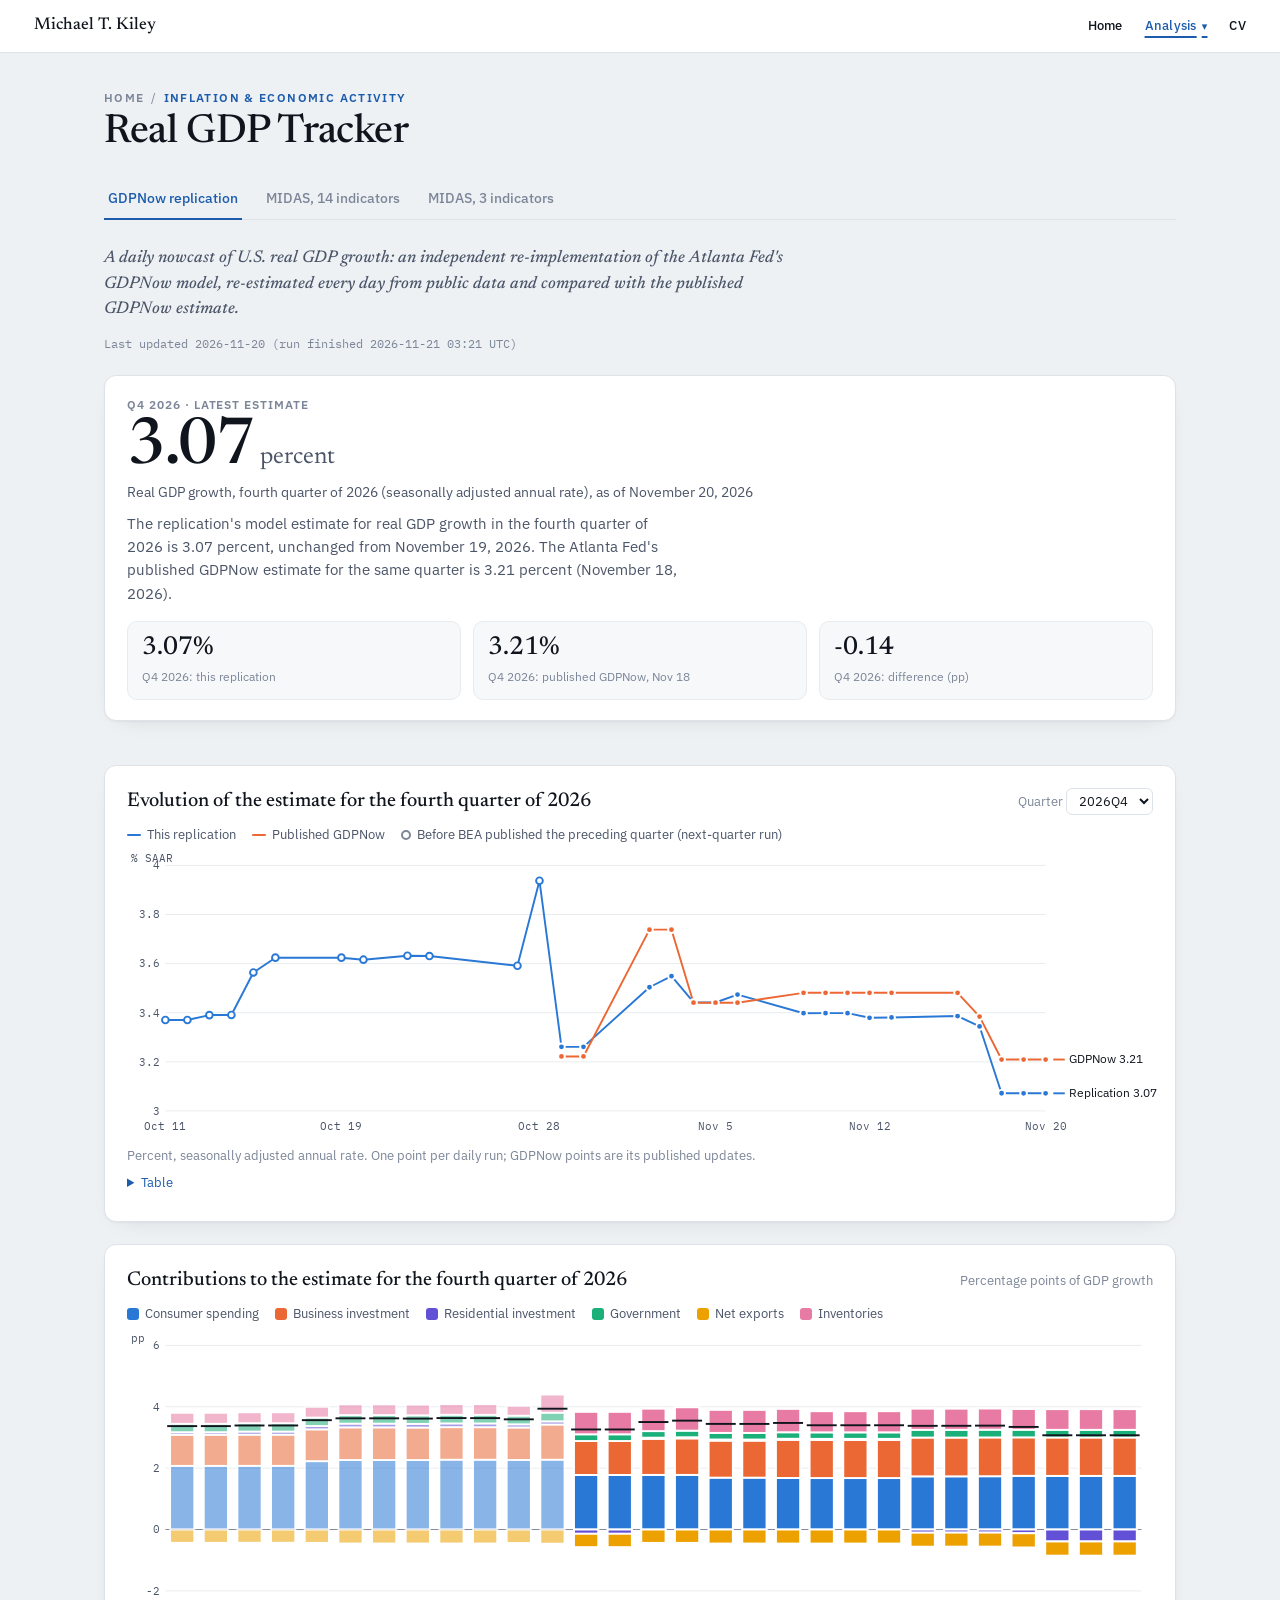
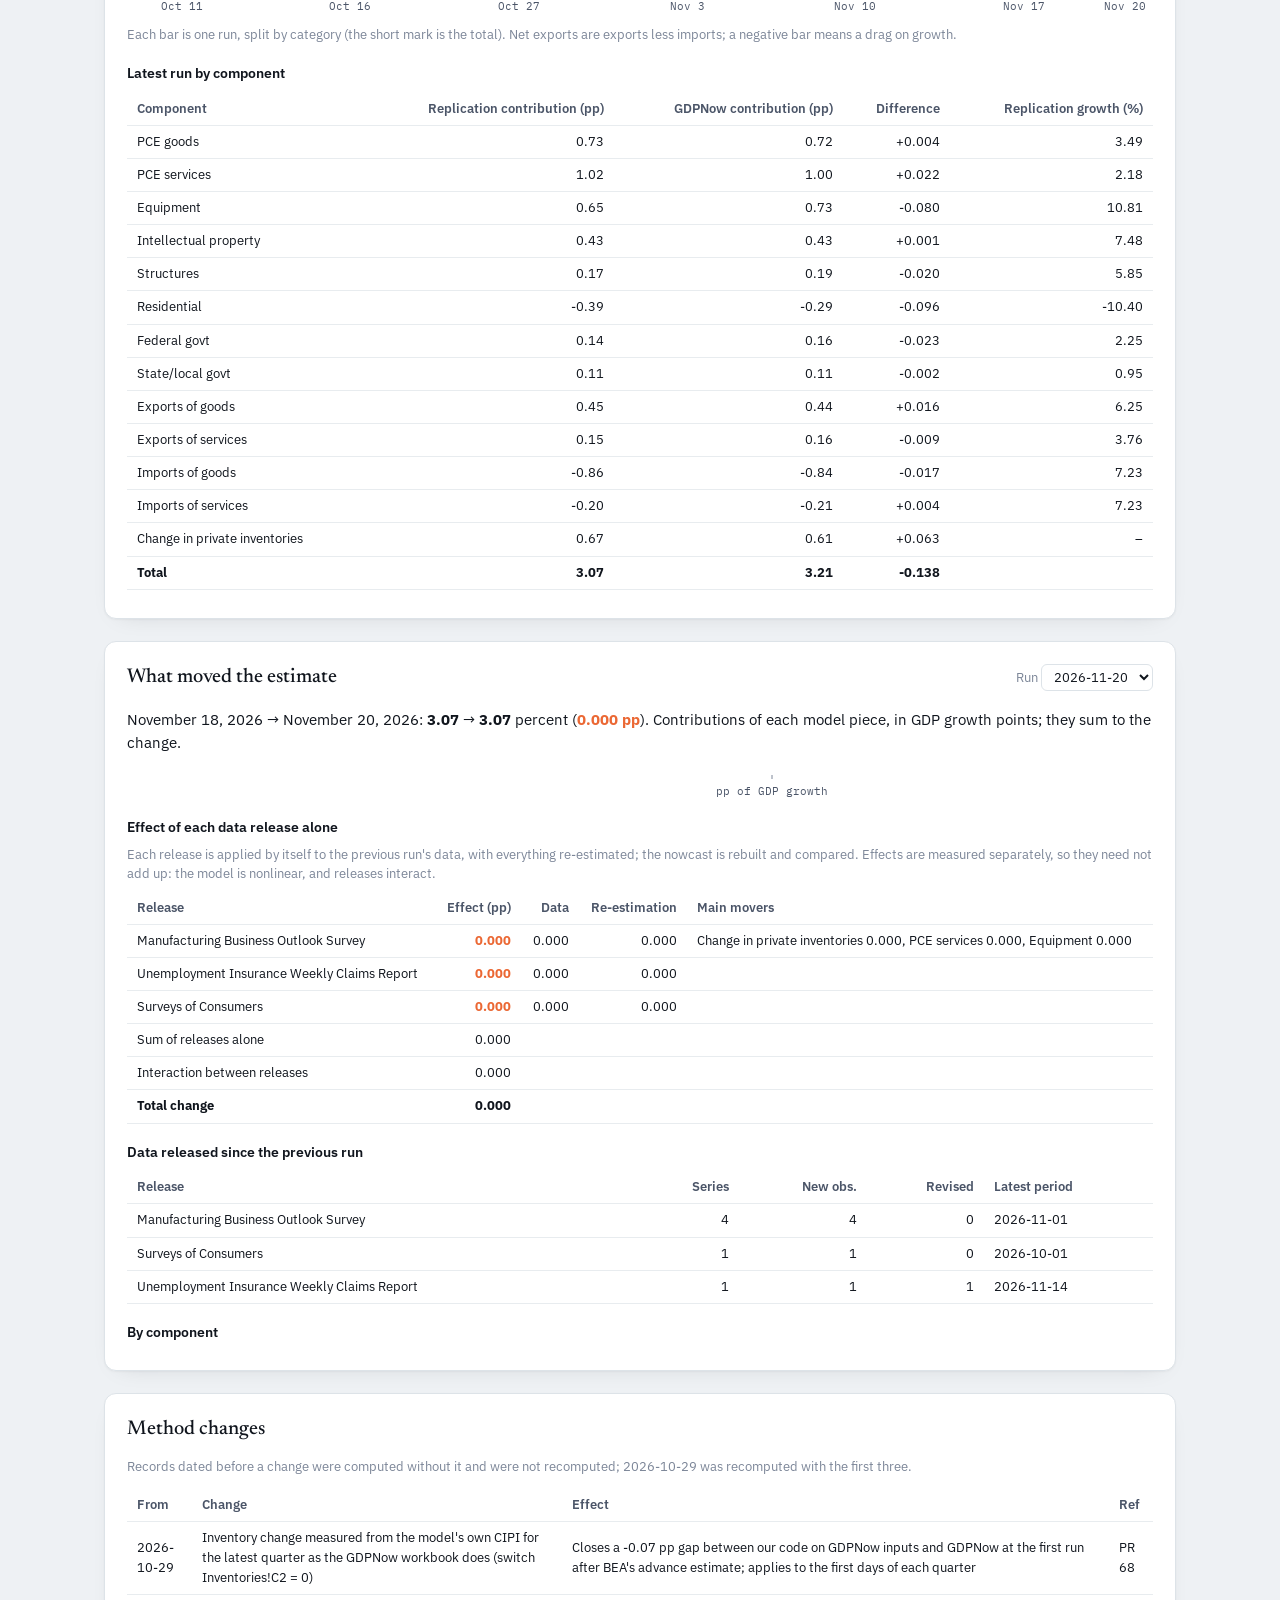
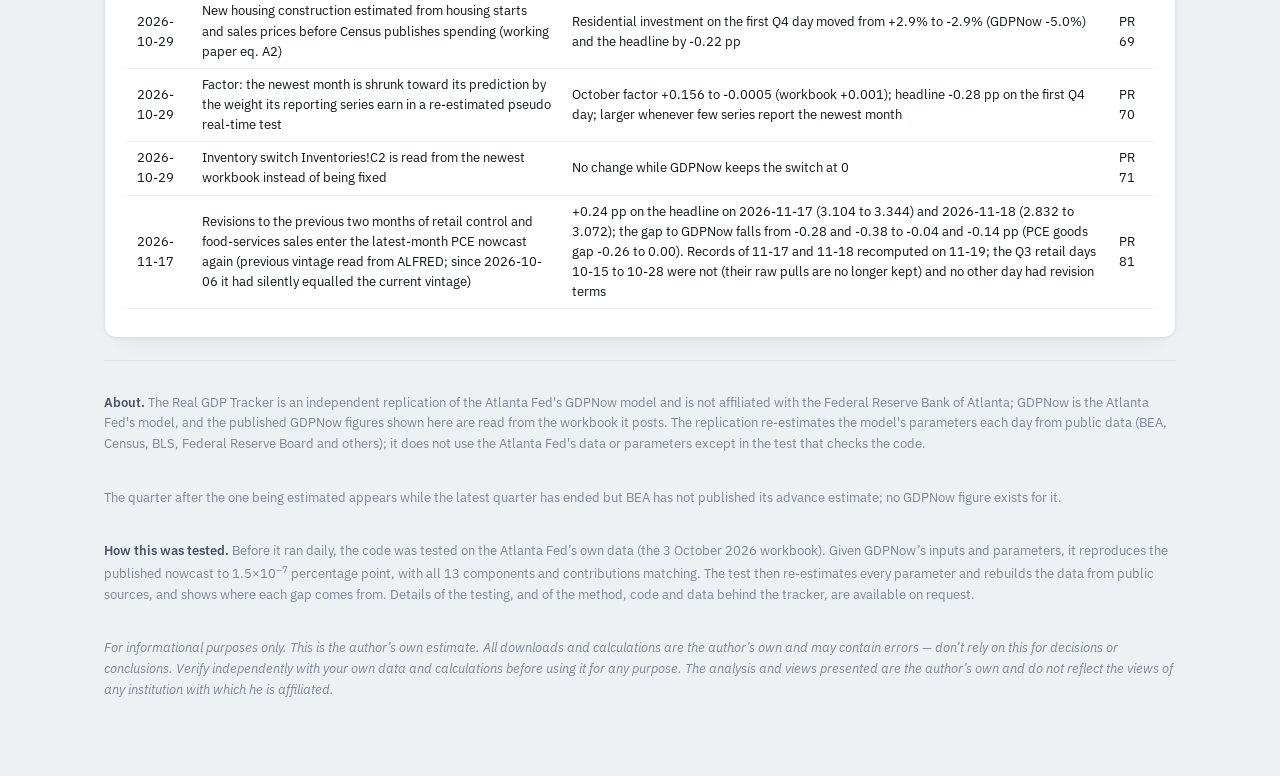
==== commit f7393143: "Rename "Inflation Forecast" to "Inflation Tracker" in the site navigation The Inflation Forecast pag" ====
--- a/docs/index.html
+++ b/docs/index.html
@@ -179,7 +179,7 @@
           <div role="group" aria-labelledby="nav-grp-2">
             <div class="nav-dd-head" id="nav-grp-2">Inflation &amp; Economic Activity</div>
             <ul>
-              <li><a href="https://michaeltkiley.github.io/inflation_forecast/">Inflation Forecast</a></li>
+              <li><a href="https://michaeltkiley.github.io/inflation_forecast/">Inflation Tracker</a></li>
               <li><a href="https://michaeltkiley.github.io/gdpnow-replication/" aria-current="page">Real GDP Tracker</a></li>
             </ul>
           </div>
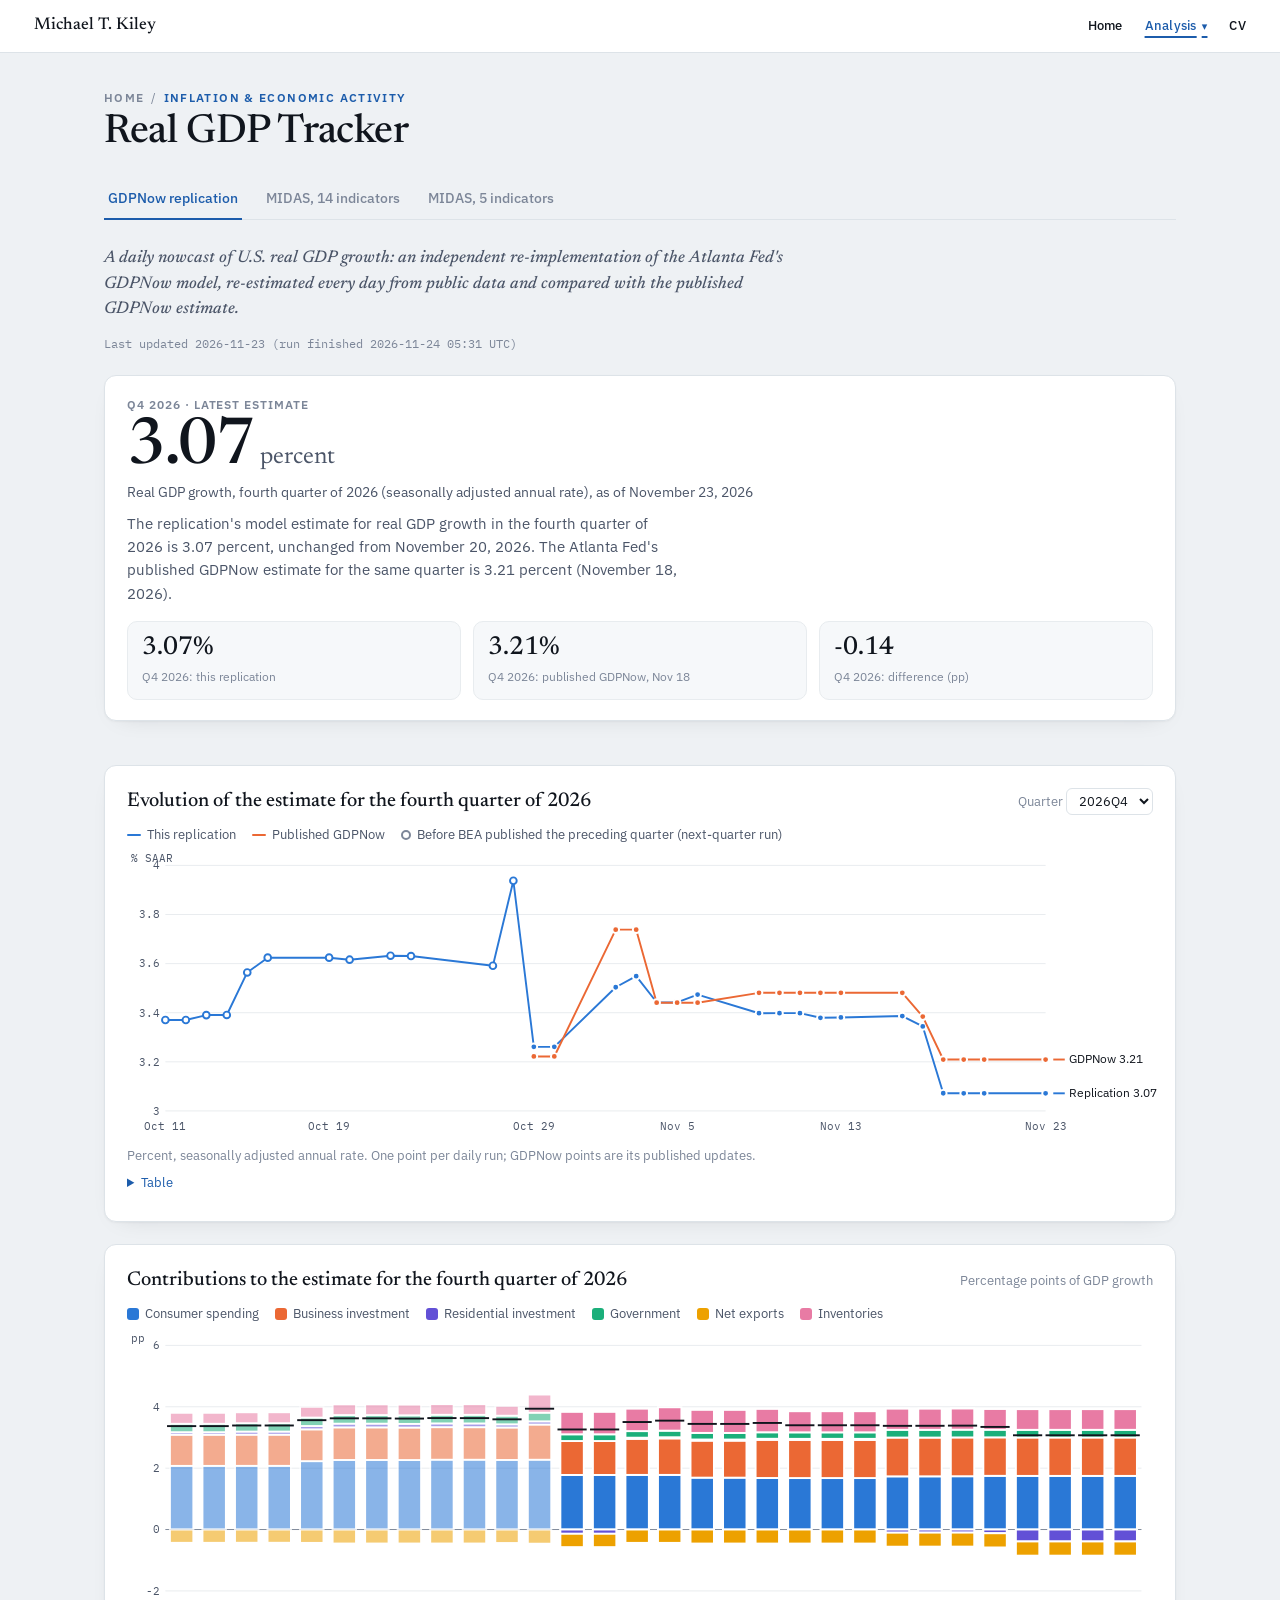
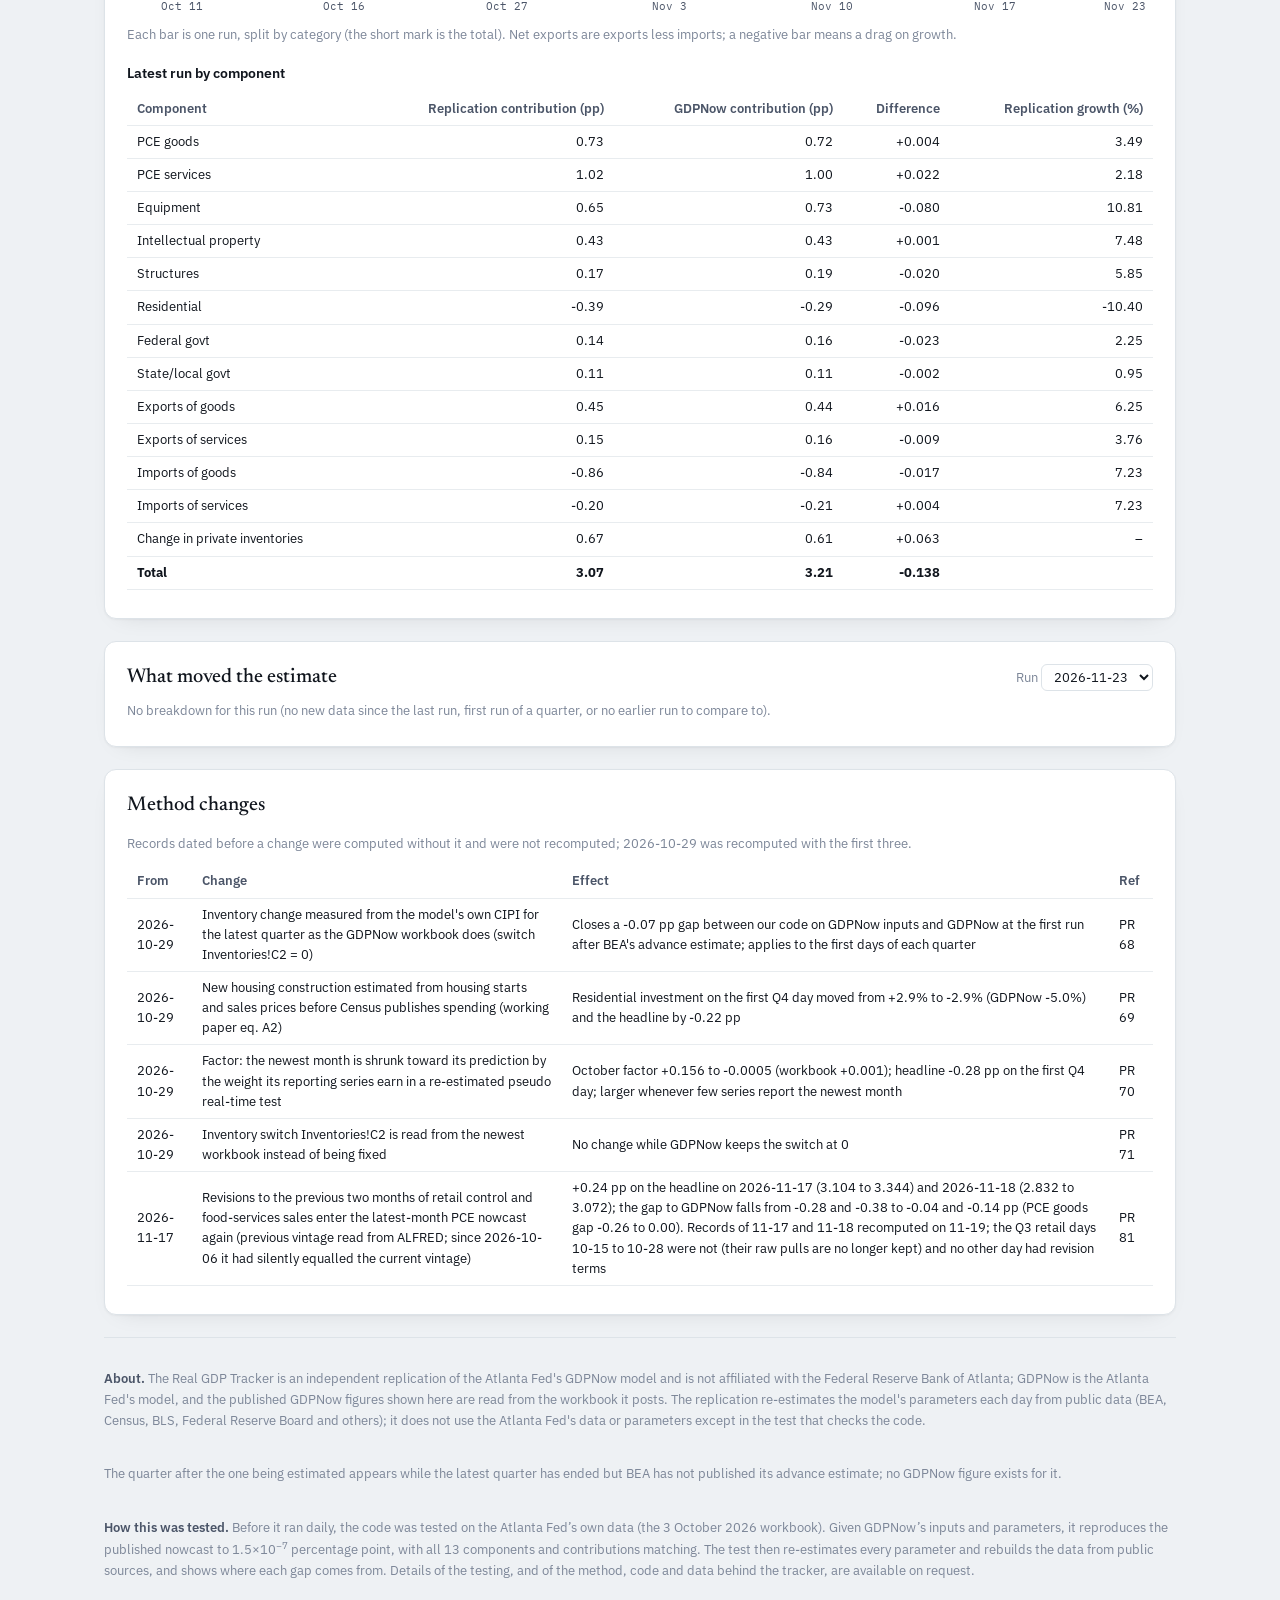
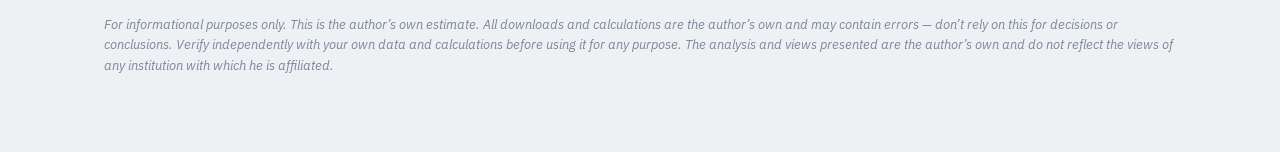
==== commit e90ff07b: "Replace the 3-indicator MIDAS tab with a 5-indicator model Chan's three predictors (INDPRO, NFCI, 10" ====
--- a/docs/index.html
+++ b/docs/index.html
@@ -205,7 +205,7 @@
   <nav class="tabs" id="top" role="tablist" aria-label="Model">
     <button type="button" role="tab" data-top="gdpnow" aria-selected="true">GDPNow replication</button>
     <button type="button" role="tab" data-top="full" aria-selected="false">MIDAS, 14 indicators</button>
-    <button type="button" role="tab" data-top="trio" aria-selected="false">MIDAS, 3 indicators</button>
+    <button type="button" role="tab" data-top="five" aria-selected="false">MIDAS, 5 indicators</button>
   </nav>
   <section class="panel" id="panel-gdpnow">
     <header class="masthead">
@@ -320,7 +320,7 @@
           <li><b>Real time.</b> Every day the model is refit on the data vintage published that day (St. Louis Fed's ALFRED), so the ragged edge is what was actually available. Each past quarter is compared at the same point in its quarter, with the same publication lags as today.</li>
           <li><b>Per person.</b> The model forecasts GDP growth <i>minus population growth</i> and adds a population assumption (the last four quarters' growth) back. This stops the average growth rate it learns from carrying a demographic trend that has since faded.</li>
           <li><b>Target.</b> BEA's advance estimate of real GDP growth. Training uses 1992Q3 onward and leaves out 2020 and 2021.</li>
-          <li><b>Two versions.</b> The 14-indicator model uses the series below; the 3-indicator model uses only industrial production, the Chicago Fed financial conditions index and the 10-year minus 3-month spread, the information set of Chan's MIDAS tutorial.</li>
+          <li><b>Two versions.</b> The 14-indicator model uses the series below. The 5-indicator model uses industrial production, nonfarm payrolls, real retail sales, the Chicago Fed financial conditions index and the 10-year minus 3-month spread: the small information set of Chan's MIDAS tutorial plus the two most timely measures of jobs and spending. In this version payrolls and retail sales are measured net of working-age population growth (a slowly moving trend, so they show how employment and spending are doing relative to the population that could supply them), and retail sales is deflated by CPI.</li>
         </ul>
       </section>
       <section class="card">
@@ -353,6 +353,7 @@
         <h2>Data timing and limits</h2>
         <ul>
           <li>Indicator history is read from the vintage published that day (revised); only the newest observations are first releases. Weekly jobless claims before 2009 and the Chicago Fed index before 2011 have no archived vintages, so current data cut at the forecast date are used.</li>
+          <li>In the 5-indicator model the working-age population trend is the trailing 12-month growth of the civilian population aged 16 and over, read from the same daily vintage. A 12-month window always holds one of the January population-control resets, so the trend is smooth; it is carried forward from its latest value to the newest month.</li>
           <li>The October 2025 unemployment rate and CPI were never published (government shutdown) and are interpolated.</li>
           <li>Not used: surveys such as ISM, real consumption detail, construction, trade detail. They are part of what GDPNow has and this model lacks.</li>
           <li>The daily tracker runs the same algorithm as the evaluation, but accuracy was measured only at the four dates per quarter above.</li>
@@ -611,7 +612,7 @@
 const fm = (v, d = 2) => v == null || isNaN(v) ? '–' : (+v).toFixed(d);
 const sg = (v, d = 2) => v == null ? '–' : (v >= 0 ? '+' : '−') + Math.abs(v).toFixed(d);
 const qlab = q => 'Q' + q.slice(5) + ' ' + q.slice(0, 4);
-const MODEL = { full: { name: 'MIDAS, 14 indicators', c: 'c', ym: 'ym_full' }, trio: { name: 'MIDAS, 3 indicators', c: 'ct', ym: 'ym_trio' } };
+const MODEL = { full: { name: 'MIDAS, 14 indicators', c: 'c', ym: 'ym_full', lags: 'lags' }, five: { name: 'MIDAS, 5 indicators', c: 'cf', ym: 'ym_five', lags: 'lags_five' } };
 const GL = { labor: 'Labor market', production: 'Production & orders', spending: 'Spending & sentiment', housing: 'Housing', trade: 'Trade', inventories: 'Inventories', prices: 'Prices', financial: 'Financial conditions', 'GDP lag': 'Last quarter’s growth', trend: 'Trend growth (per person)', pop: 'Population' };
 const HLAB = ['End of month 1', 'End of month 2', 'End of month 3', '15th of month after'];
 const COL = { model: 'var(--series-rep)', gn: 'var(--series-gdpnow)', repl: 'var(--g4)', ar: 'var(--ink-muted)', act: 'var(--ink)' };
@@ -693,7 +694,7 @@
   const m = st.m, M = MODEL[m], ds = datesOf(st.q), last = ds[ds.length - 1];
   pickSince();
   const now = recFor(last, st.q), then = recFor(st.since, st.q), act = actualOf(st.q), a = stage(last, st.q);
-  const rm = S.stats.pre.rmsfe[m][a], other = MODEL[m === 'full' ? 'trio' : 'full'];
+  const rm = S.stats.pre.rmsfe[m][a], other = MODEL[m === 'full' ? 'five' : 'full'];
   const chg = now[m] - then[m];
   $('headline').innerHTML = `<p class="lead">${qlab(st.q)} real GDP growth, ${M.name}</p>
     <div class="big">${fm(now[m])}<small>% SAAR</small></div>
@@ -701,7 +702,7 @@
     <div class="tiles">
       <div class="tile"><b>${fm(now.gdpnow)}</b><span>Published GDPNow (Atlanta Fed)</span></div>
       <div class="tile"><b>${fm(now.repl)}</b><span>GDPNow replication (this site)</span></div>
-      <div class="tile"><b>${fm(now[m === 'full' ? 'trio' : 'full'])}</b><span>${other.name}</span></div>
+      <div class="tile"><b>${fm(now[m === 'full' ? 'five' : 'full'])}</b><span>${other.name}</span></div>
       <div class="tile"><b>${fm(now.ar2)}</b><span>No-indicator benchmark (AR(2) + population)</span></div>
       <div class="tile"><b>±${fm(rm, 1)}</b><span>Typical miss at this stage (${HLAB[a].toLowerCase()}; 2005–19 RMSFE)</span></div>
       <div class="tile"><b>${now.n}</b><span>Quarters used to fit the model</span></div>
@@ -719,10 +720,10 @@
   lineChart($('evo'), ser, { x0, x1: x1 + (x1 - x0) * 0.02 + 1, ticks: monthTicks(x0, x1), hl: act != null ? [{ y: act, color: 'var(--ink)', label: `BEA advance ${fm(act)}` }] : [] });
   legend($('evoLegend'), [[M.name, COL.model], ['Published GDPNow', COL.gn], ['GDPNow replication (this site)', COL.repl], ['No-indicator benchmark', COL.ar, 1]]);
   // indicator table
-  const cs = now[M.c], rows = Object.entries(cs).map(([id, v]) => { const p = S.predictors.find(x => x.id === id); return { id, lab: id === 'gdp_lag' ? 'Previous quarter’s GDP growth' : p.label, g: GL[groupOf(id)], v, lag: (now.lags || {})[id] }; }).sort((x, y) => Math.abs(y.v) - Math.abs(x.v));
+  const cs = now[M.c], rows = Object.entries(cs).map(([id, v]) => { const p = S.predictors.find(x => x.id === id); return { id, lab: id === 'gdp_lag' ? 'Previous quarter’s GDP growth' : p.label, g: GL[groupOf(id)], v, lag: (now[M.lags] || {})[id] }; }).sort((x, y) => Math.abs(y.v) - Math.abs(x.v));
   $('tabCap').textContent = `${qlab(st.q)}, as of ${last}`;
   $('indtab').innerHTML = '<tr><th>Indicator</th><th>Group</th><th class="num">Behind (months)</th><th class="num">Contribution, pp</th></tr>' +
-    rows.map(r => `<tr><td>${r.lab}</td><td>${r.g}</td><td class="num">${m === 'full' && r.lag != null ? r.lag : '–'}</td><td class="num ${r.v >= 0 ? 'pos' : 'neg'}">${sg(r.v)}</td></tr>`).join('') +
+    rows.map(r => `<tr><td>${r.lab}</td><td>${r.g}</td><td class="num">${r.lag != null ? r.lag : '–'}</td><td class="num ${r.v >= 0 ? 'pos' : 'neg'}">${sg(r.v)}</td></tr>`).join('') +
     `<tr><td>Trend growth per person</td><td>Intercept</td><td class="num">–</td><td class="num">${fm(now[M.ym])}</td></tr><tr><td>Population growth assumed</td><td>Added back</td><td class="num">–</td><td class="num">${fm(now.pop)}</td></tr><tr><th colspan="3">Nowcast</th><th class="num">${fm(now[m])}</th></tr>`;
 }
 
@@ -730,14 +731,14 @@
 function renderRep() {
   const m = st.m, M = MODEL[m];
   $('predtab').innerHTML = '<tr><th>Indicator</th><th>Group</th><th>Frequency</th><th>Transform</th><th>In this model</th></tr>' + S.predictors.map(p => {
-    const inm = m === 'trio' ? p.trio : p.used; return `<tr style="${inm ? '' : 'opacity:.45'}"><td>${p.label} <span class="caption">(${p.id})</span></td><td>${GL[p.group]}</td><td>${p.freq}</td><td>${p.transform}</td><td>${inm ? 'yes' : (p.used ? 'no' : 'tested, dropped')}</td></tr>`; }).join('');
+    const inm = m === 'five' ? p.five : p.used, tf = m === 'five' && p.transform_five ? p.transform_five : p.transform; return `<tr style="${inm ? '' : 'opacity:.45'}"><td>${p.label} <span class="caption">(${p.id})</span></td><td>${GL[p.group]}</td><td>${p.freq}</td><td>${tf}</td><td>${inm ? 'yes' : (p.used ? 'no' : 'tested, dropped')}</td></tr>`; }).join('');
   let acc = '';
   for (const k of ['pre', 'post', 'gn', 'covid']) {
     const s = S.stats[k], gn = s.rmsfe.gdpnow, mm = s.rmsfe[m], ar = s.rmsfe.ar2;
     acc += `<h3>${s.label} <span class="caption">(${s.quarters} quarters)</span></h3><div class="tablewrap"><table><tr><th>Forecast date</th><th class="num">${M.name}</th><th class="num">No-indicator benchmark</th>${gn ? '<th class="num">Published GDPNow</th>' : ''}</tr>` +
       [0, 1, 2, 3].map(i => `<tr><td>${HLAB[i]}</td><td class="num"><b>${fm(mm[i])}</b></td><td class="num">${fm(ar[i])}</td>${gn ? `<td class="num">${fm(gn[i])}</td>` : ''}</tr>`).join('') + '</table></div>';
   }
-  if (m === 'full') acc += `<p class="sub">Average error at the end of the quarter (nowcast minus outcome), ${M.name}: ${sg(S.bias.pre[m] ?? S.bias.pre.full)} pp in 2005–19 and ${sg(S.bias.post[m] ?? S.bias.post.full)} pp in 2022–26 (14-indicator model; the benchmark: ${sg(S.bias.pre.ar2)} and ${sg(S.bias.post.ar2)}).</p>`;
+  acc += `<p class="sub">Average error at the end of the quarter (nowcast minus outcome), ${M.name}: ${sg(S.bias.pre[m])} pp in 2005–19 and ${sg(S.bias.post[m])} pp in 2022–26 (the benchmark: ${sg(S.bias.pre.ar2)} and ${sg(S.bias.post.ar2)}).</p>`;
   $('acc').innerHTML = acc;
   // track
   const tr = S.track.filter(r => r.h === 3 && r.actual != null);
@@ -754,12 +755,12 @@
     $('blend').innerHTML = '<p class="sub" style="margin-top:0">If you already follow GDPNow, does a share of this model improve on it? The weight is the MIDAS share that minimises error over the sample (chosen in sample, so the gain is an upper bound).</p>' +
       Object.entries(S.blend).map(([lab, rows]) => `<h3>${lab}</h3><div class="tablewrap"><table><tr><th>Forecast date</th><th class="num">GDPNow</th><th class="num">MIDAS</th><th class="num">Best MIDAS weight</th><th class="num">Blend</th><th class="num">Error correlation</th></tr>` + rows.map((r, i) => `<tr><td>${HLAB[i]}</td><td class="num">${fm(r.gdpnow)}</td><td class="num">${fm(r.midas)}</td><td class="num">${Math.round(r.w * 100)}%</td><td class="num"><b>${fm(r.blend)}</b></td><td class="num">${fm(r.corr)}</td></tr>`).join('') + '</table></div>').join('') +
       '<p class="sub">Before COVID, a 35–50% weight on MIDAS lowers GDPNow’s error by roughly 8–13%. Since 2022 the gain is small (0–25% weight, 0–8% lower error), so treat MIDAS as a cross-check rather than an input.</p>';
-  } else $('blend').innerHTML = '<p class="sub">The blend analysis uses the 14-indicator model.</p>';
-  $('path').innerHTML = '<tr><th>Step</th><th class="num">2005–19</th><th class="num">2022–26</th><th class="num">AR(2) 2005–19</th><th class="num">AR(2) 2022–26</th></tr>' + S.path.map(p => `<tr><td>${p.label}</td><td class="num">${fm(p.pre)}</td><td class="num">${fm(p.post)}</td><td class="num">${fm(p.ar_pre)}</td><td class="num">${fm(p.ar_post)}</td></tr>`).join('') + '<tr><td colspan="5" class="caption">RMSFE at the end of the quarter, 14- or 15-indicator model.</td></tr>';
+  } else $('blend').innerHTML = '<p class="sub">The blend analysis was done for the 14-indicator model only.</p>';
+  $('path').innerHTML = '<tr><th>Step</th><th class="num">2005–19</th><th class="num">2022–26</th><th class="num">AR(2) 2005–19</th><th class="num">AR(2) 2022–26</th></tr>' + (m === 'five' ? S.path5 : S.path).map(p => `<tr><td>${p.label}</td><td class="num">${fm(p.pre)}</td><td class="num">${fm(p.post)}</td><td class="num">${fm(p.ar_pre)}</td><td class="num">${fm(p.ar_post)}</td></tr>`).join('') + `<tr><td colspan="5" class="caption">RMSFE at the end of the quarter, ${m === 'five' ? '5-indicator' : '14-indicator'} model.</td></tr>`;
 }
 
 /* ---------------- wiring ---------------- */
-const SUBT = { full: ['Where is GDP growth heading, according to 14 monthly, weekly and daily indicators?', 'Industrial production, payrolls, retail sales, consumption, orders, housing, inventories, prices, sentiment and financial conditions, each entering with a flexible lag profile and shrunk toward zero.'], trio: ['What do just three indicators say?', 'Industrial production, the Chicago Fed financial conditions index and the yield-curve slope: the small information set used in Chan’s MIDAS tutorial and in Chan, Poon and Zhu’s paper, here with the same real-time estimator as the larger model.'] };
+const SUBT = { full: ['Where is GDP growth heading, according to 14 monthly, weekly and daily indicators?', 'Industrial production, payrolls, retail sales, consumption, orders, housing, inventories, prices, sentiment and financial conditions, each entering with a flexible lag profile and shrunk toward zero.'], five: ['What do five indicators say?', 'Industrial production, payrolls, real retail sales, the Chicago Fed financial conditions index and the yield-curve slope: the small information set of Chan’s MIDAS tutorial and of Chan, Poon and Zhu’s paper, plus jobs and spending, with the same real-time estimator as the larger model.'] };
 function setModel(m) {
   st.m = m;
   $('msub').textContent = SUBT[m][0]; $('mcite').textContent = SUBT[m][1]; renderData(); renderRep();
@@ -784,10 +785,10 @@
 })();
 </script>
 <script>
-/* top-level tabs: GDPNow | MIDAS 14 | MIDAS 3.  Hash: #gdpnow (default), #full, #trio, #full-rep, #trio-rep */
+/* top-level tabs: GDPNow | MIDAS 14 | MIDAS 5.  Hash: #gdpnow (default), #full, #five, #full-rep, #five-rep (#trio, the old 3-indicator tab, opens #five) */
 function route() {
   const h = location.hash.slice(1) || 'gdpnow';
-  const t = h.startsWith('trio') ? 'trio' : (h.startsWith('full') || h.startsWith('midas')) ? 'full' : 'gdpnow';
+  const t = (h.startsWith('five') || h.startsWith('trio')) ? 'five' : (h.startsWith('full') || h.startsWith('midas')) ? 'full' : 'gdpnow';
   document.querySelectorAll('#top button').forEach(b => b.setAttribute('aria-selected', b.dataset.top === t));
   document.getElementById('panel-gdpnow').hidden = t !== 'gdpnow';
   document.getElementById('panel-midas').hidden = t === 'gdpnow';
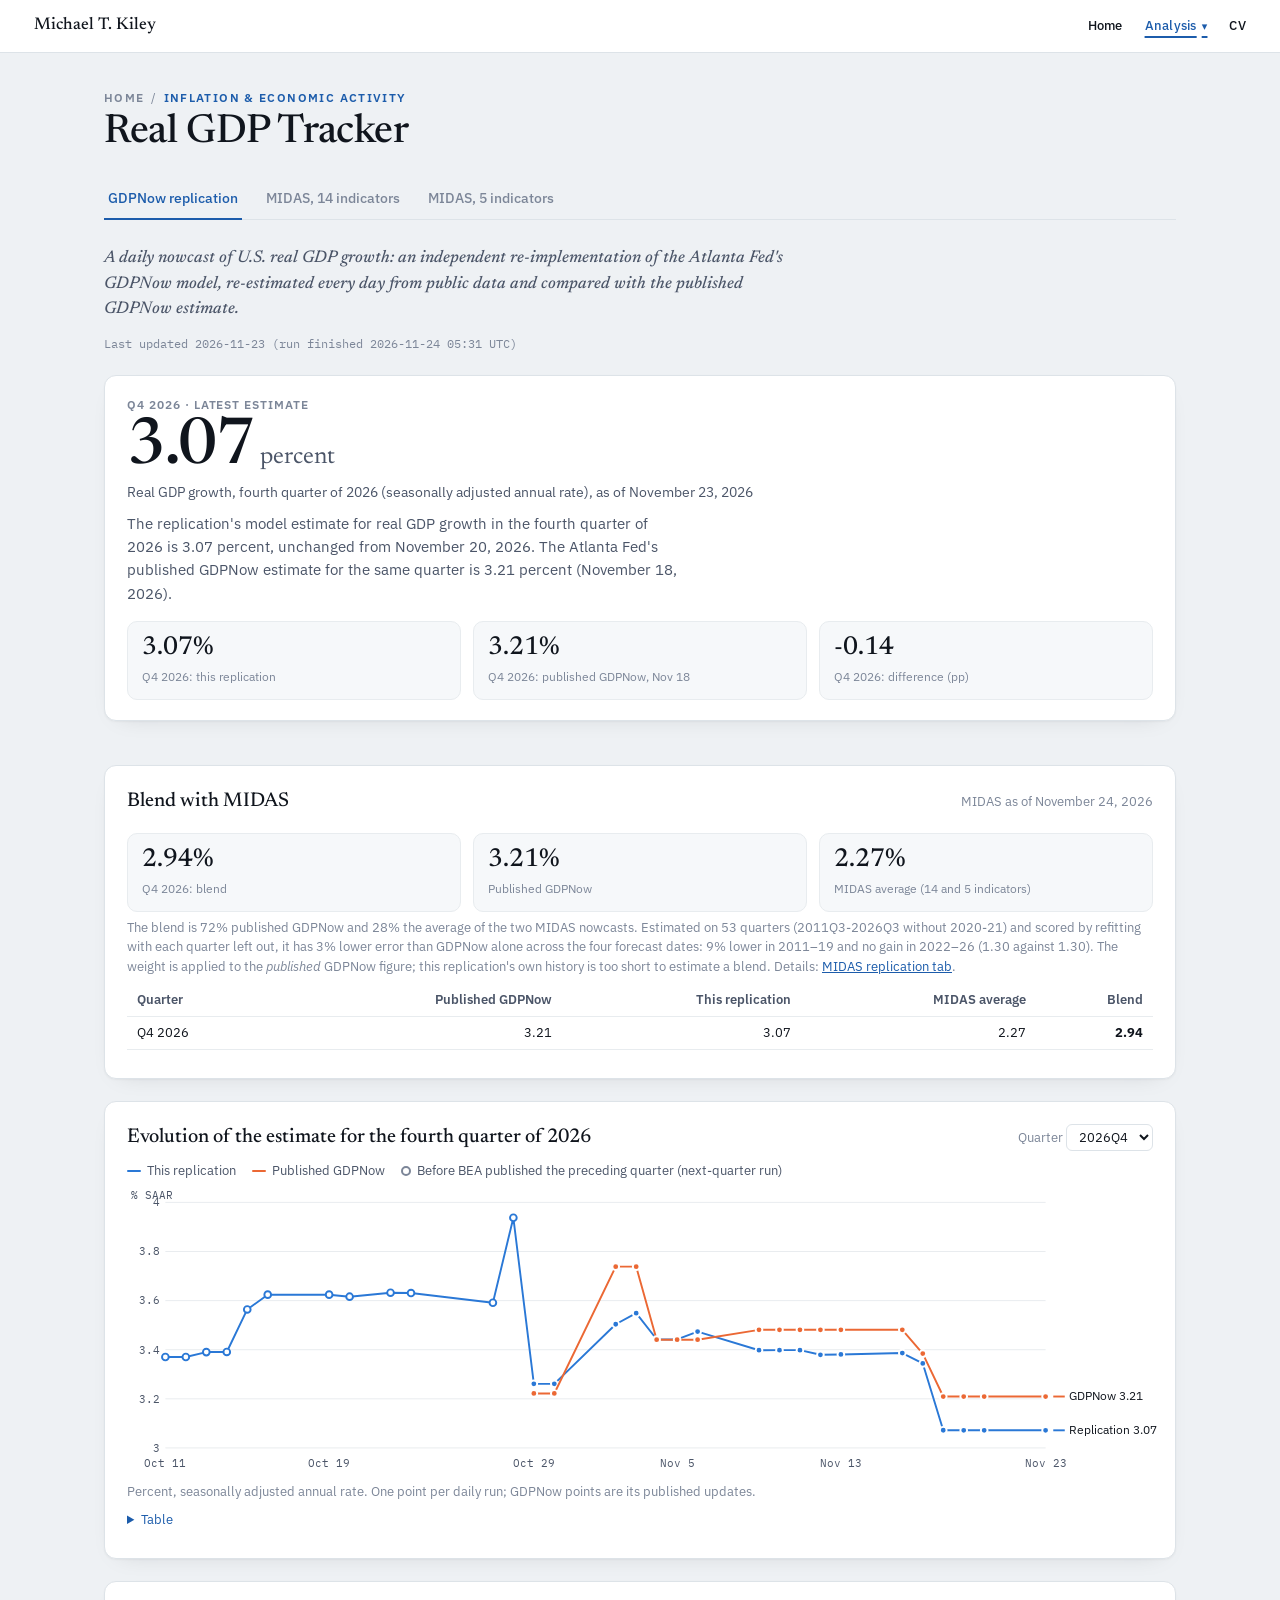
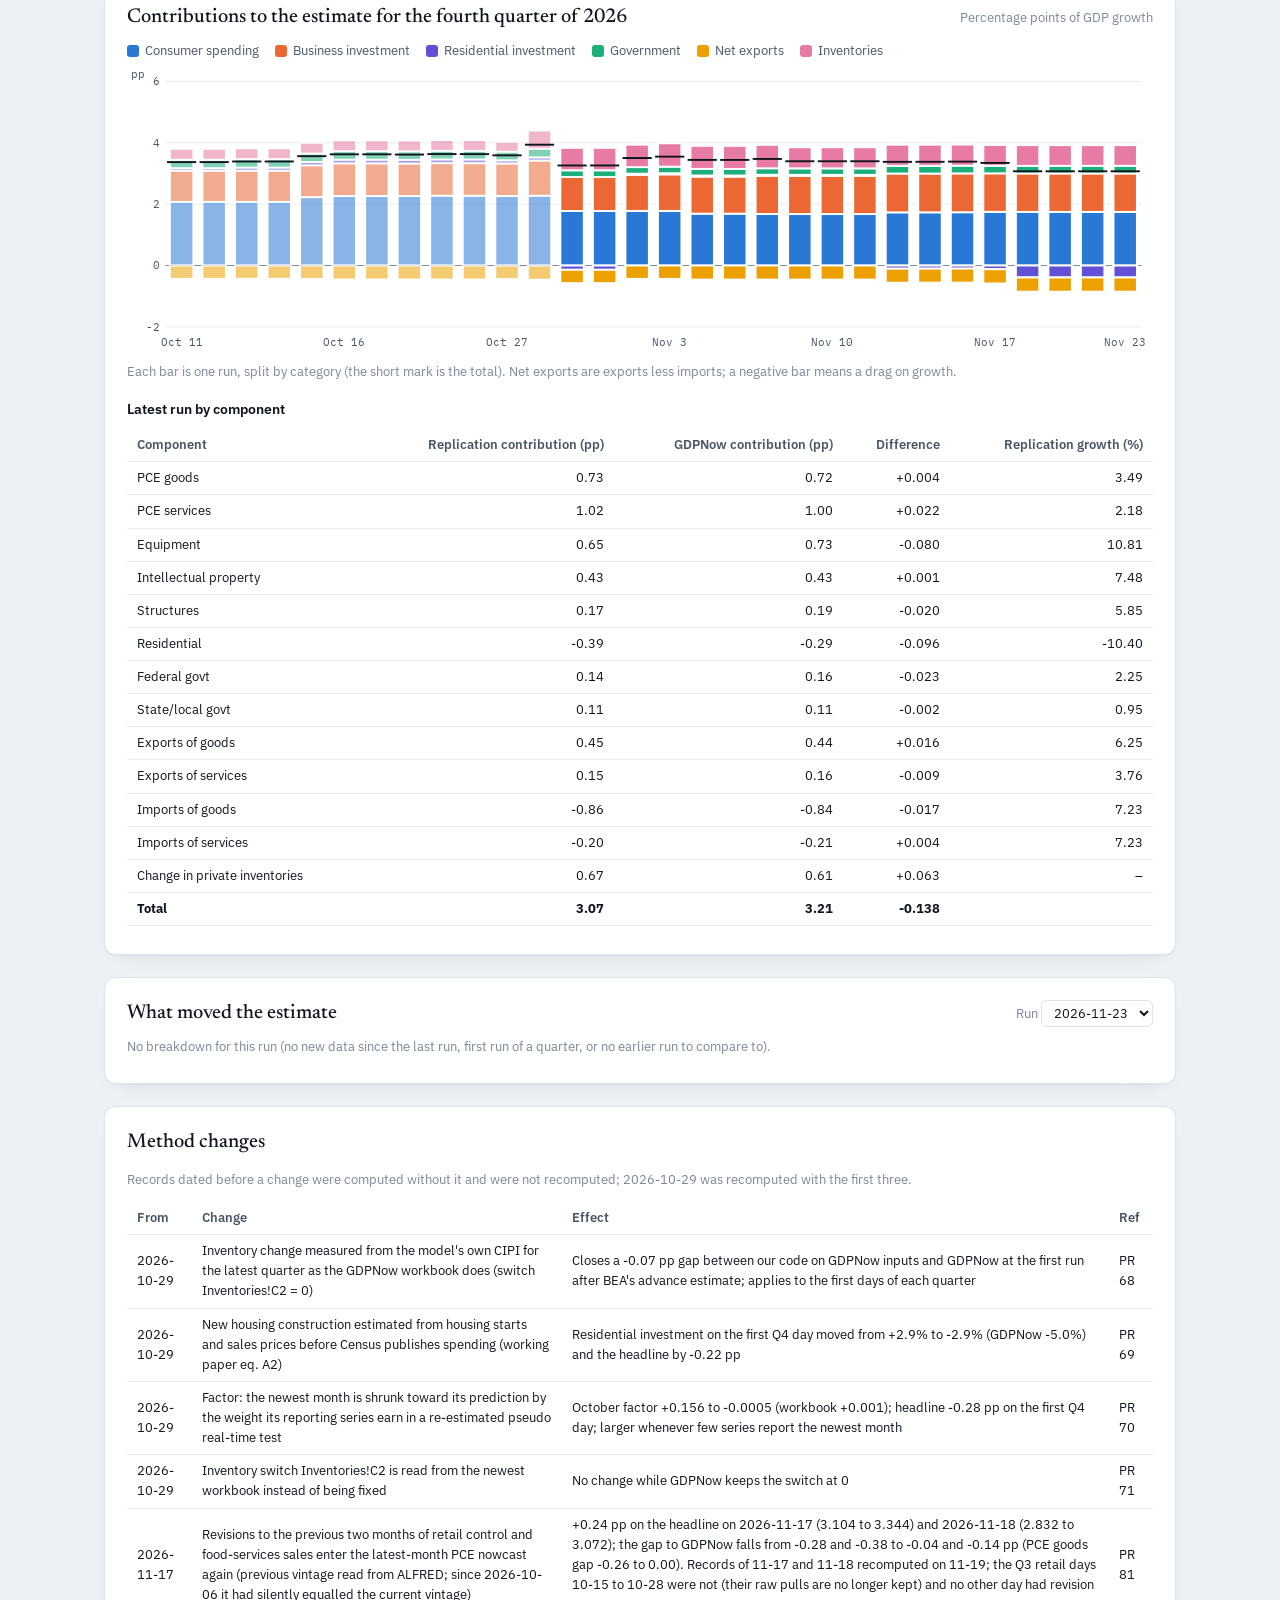
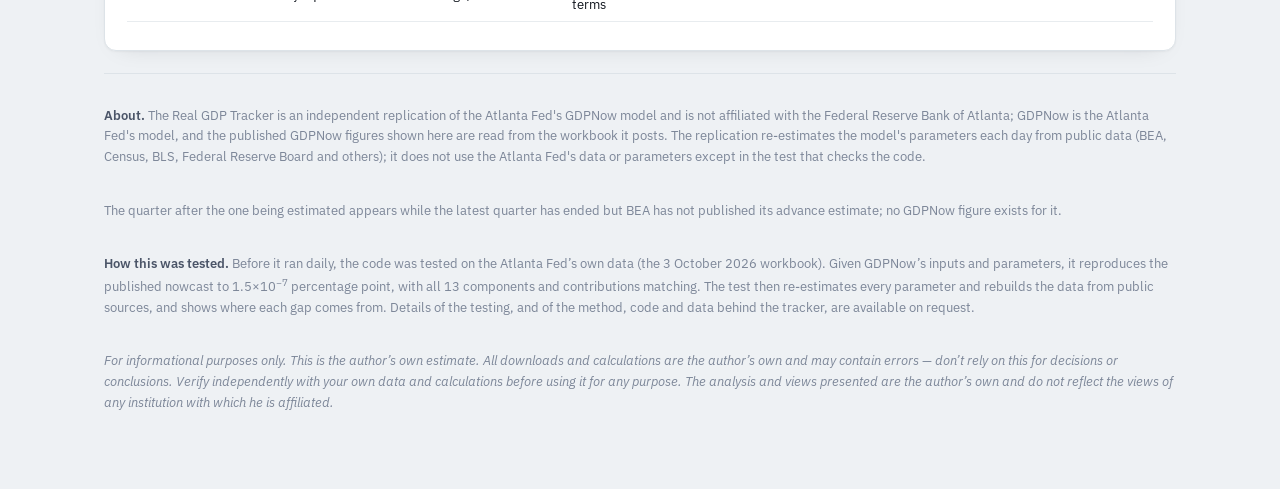
==== commit fdce29c2: "Add a blend of GDPNow and the MIDAS average to the tracker Blend = 71.6% published GDPNow + 28.4% me" ====
--- a/docs/index.html
+++ b/docs/index.html
@@ -221,6 +221,13 @@
 
   <div id="nextq"></div>
 
+  <section class="card" id="blendcard" style="display:none">
+    <div class="head"><h2>Blend with MIDAS</h2><span class="caption" id="bl-asof"></span></div>
+    <div class="tiles" id="bl-tiles"></div>
+    <p class="sub" id="bl-note"></p>
+    <div class="tablewrap"><table id="bl-tab"></table></div>
+  </section>
+
   <section class="card" id="histcard">
     <div class="head">
       <h2 id="histtitle">Evolution of the estimate</h2>
@@ -419,6 +426,7 @@
   const L = H[H.length - 1];
   renderHeadline(L);
   showNext(L);
+  showBlend();
   const qs = [...new Set(HQ.map(r => r.quarter))];
   $('qsel').innerHTML = qs.map(q => `<option>${q}</option>`).join(''); $('qsel').value = L.quarter;
   $('qsel').onchange = () => { drawHist(); drawContrib(); };
@@ -462,6 +470,25 @@
     <p class="sub">The ${qshort(n.production_quarter)} estimate above is still waiting for BEA's first estimate, and GDPNow publishes nothing for ${qshort(n.quarter)} until then. This figure runs the model one quarter ahead, entering the ${qshort(n.production_quarter)} estimate (${f2(n.production_nowcast)}%) as if it were the published number, so it carries that estimate's error.${n.unchanged == 'true' ? ' No new data since the last run.' : ''}</p>
     <details><summary>${qshort(n.quarter)} by component</summary><div class="tablewrap"><table><tr><th>Component</th><th class="num">Contribution (pp)</th><th class="num">Growth (%)</th></tr>` +
     KEYS.map(k => `<tr><td>${LABEL[k]}</td><td class="num">${f2(n['c_' + k])}</td><td class="num">${k == 'V' ? '–' : f2(n['g_' + k])}</td></tr>`).join('') + `</table></div></details></section>`;
+}
+
+async function showBlend() {
+  let B, D; try { [B, D] = await Promise.all([j('data/blend.json'), j('data/midas_daily.json')]); } catch (e) { return; }
+  const dates = Object.keys(D).sort(), last = dates[dates.length - 1], recs = D[last] || [], w = B.weight_midas;
+  if (!recs.length) return;
+  const mavg = r => (r.full + r.five) / 2, blend = r => miss(r.gdpnow) ? null : (1 - w) * r.gdpnow + w * mavg(r);
+  const rep = q => { const R = HQ.filter(r => r.quarter == q); return R.length ? R[R.length - 1].nowcast : null; };
+  const c = recs[0], bc = blend(c), pct = x => Math.round(x * 100);
+  $('bl-asof').textContent = `MIDAS as of ${fd(last)}`;
+  $('bl-tiles').innerHTML = `<div class="tile"><b>${bc == null ? '–' : f2(bc) + '%'}</b><span>${qshort(c.q.replace('Q', '-Q').replace('-Q', 'Q'))}: blend</span></div>
+    <div class="tile"><b>${f2(c.gdpnow)}%</b><span>Published GDPNow</span></div>
+    <div class="tile"><b>${f2(mavg(c))}%</b><span>MIDAS average (14 and 5 indicators)</span></div>`;
+  const T = B.total, S = B.subsamples, pre = S['2011Q3-2019Q4'], post = S['2022Q1-2026Q3'];
+  $('bl-note').innerHTML = `The blend is ${pct(1 - w)}% published GDPNow and ${pct(w)}% the average of the two MIDAS nowcasts. Estimated on ${B.quarters} quarters (${B.sample}) and scored by refitting with each quarter left out, it has ${Math.round((1 - T.blend_oos / T.gdpnow) * 100)}% lower error than GDPNow alone across the four forecast dates: ${Math.round((1 - pre.blend_oos / pre.gdpnow) * 100)}% lower in 2011&ndash;19 and no gain in 2022&ndash;26 (${f2(post.blend_oos)} against ${f2(post.gdpnow)}). The weight is applied to the <i>published</i> GDPNow figure; this replication's own history is too short to estimate a blend. Details: <a href="#full-rep">MIDAS replication tab</a>.`;
+  $('bl-tab').innerHTML = '<tr><th>Quarter</th><th class="num">Published GDPNow</th><th class="num">This replication</th><th class="num">MIDAS average</th><th class="num">Blend</th></tr>' +
+    recs.map(r => `<tr><td>${qshort(r.q.slice(0, 4) + 'Q' + r.q.slice(-1))}</td><td class="num">${f2(r.gdpnow)}</td><td class="num">${f2(rep(r.q))}</td><td class="num">${f2(mavg(r))}</td><td class="num"><b>${f2(blend(r))}</b></td></tr>`).join('') +
+    (recs.some(r => miss(r.gdpnow)) ? '<tr><td colspan="5" class="caption">No blend yet for a quarter GDPNow has not started. It publishes nothing for the next quarter until BEA releases the current one.</td></tr>' : '');
+  $('blendcard').style.display = '';
 }
 
 function drawHist() {
@@ -616,11 +643,13 @@
 const GL = { labor: 'Labor market', production: 'Production & orders', spending: 'Spending & sentiment', housing: 'Housing', trade: 'Trade', inventories: 'Inventories', prices: 'Prices', financial: 'Financial conditions', 'GDP lag': 'Last quarter’s growth', trend: 'Trend growth (per person)', pop: 'Population' };
 const HLAB = ['End of month 1', 'End of month 2', 'End of month 3', '15th of month after'];
 const COL = { model: 'var(--series-rep)', gn: 'var(--series-gdpnow)', repl: 'var(--g4)', ar: 'var(--ink-muted)', act: 'var(--ink)' };
-let S, D, dates, st = { m: 'full', sub: 'data', q: null, since: null };
+let S, D, BL, dates, st = { m: 'full', sub: 'data', q: null, since: null };
 const tip = document.getElementById('tip');
 function showTip(e, h) { tip.innerHTML = h; tip.style.display = 'block'; const w = tip.offsetWidth; tip.style.left = Math.min(e.clientX + 14, innerWidth - w - 8) + 'px'; tip.style.top = (e.clientY + 14) + 'px'; }
 function hideTip() { tip.style.display = 'none'; }
 const gid = Object.fromEntries((window.__P = []).concat([]));
+const mavg = r => (r.full + r.five) / 2;
+const blendOf = r => r.gdpnow == null ? null : (1 - BL.weight_midas) * r.gdpnow + BL.weight_midas * mavg(r);
 
 function recFor(date, q) { return (D[date] || []).find(r => r.q === q); }
 function datesOf(q) { return dates.filter(d => recFor(d, q)); }
@@ -702,6 +731,7 @@
     <div class="tiles">
       <div class="tile"><b>${fm(now.gdpnow)}</b><span>Published GDPNow (Atlanta Fed)</span></div>
       <div class="tile"><b>${fm(now.repl)}</b><span>GDPNow replication (this site)</span></div>
+      <div class="tile"><b>${fm(blendOf(now))}</b><span>Blend: ${Math.round(BL.weight_gdpnow * 100)}% GDPNow + ${Math.round(BL.weight_midas * 100)}% MIDAS average</span></div>
       <div class="tile"><b>${fm(now[m === 'full' ? 'five' : 'full'])}</b><span>${other.name}</span></div>
       <div class="tile"><b>${fm(now.ar2)}</b><span>No-indicator benchmark (AR(2) + population)</span></div>
       <div class="tile"><b>±${fm(rm, 1)}</b><span>Typical miss at this stage (${HLAB[a].toLowerCase()}; 2005–19 RMSFE)</span></div>
@@ -727,6 +757,21 @@
     `<tr><td>Trend growth per person</td><td>Intercept</td><td class="num">–</td><td class="num">${fm(now[M.ym])}</td></tr><tr><td>Population growth assumed</td><td>Added back</td><td class="num">–</td><td class="num">${fm(now.pop)}</td></tr><tr><th colspan="3">Nowcast</th><th class="num">${fm(now[m])}</th></tr>`;
 }
 
+function renderBlend() {
+  const B = BL, w = B.weight_midas, pc = x => Math.round(x * 100), last = dates[dates.length - 1], recs = D[last];
+  const T = B.total, pre = B.subsamples['2011Q3-2019Q4'], post = B.subsamples['2022Q1-2026Q3'];
+  $('blend').innerHTML = `<p class="sub" style="margin-top:0">If you already follow GDPNow, does a share of these models improve on it? The blend is <b>${pc(1 - w)}% published GDPNow + ${pc(w)}% the average of the 14- and 5-indicator MIDAS nowcasts</b>, one weight for every forecast date and no intercept. The weight minimises squared error against BEA's advance estimate over ${B.quarters} quarters (${B.sample}, the span of GDPNow's published history).</p>
+    <h3>Latest, as of ${last}</h3><div class="tablewrap"><table><tr><th>Quarter</th><th class="num">GDPNow</th><th class="num">MIDAS, 14</th><th class="num">MIDAS, 5</th><th class="num">MIDAS average</th><th class="num">Blend</th></tr>` +
+    recs.map(r => `<tr><td>${qlab(r.q)}</td><td class="num">${fm(r.gdpnow)}</td><td class="num">${fm(r.full)}</td><td class="num">${fm(r.five)}</td><td class="num">${fm(mavg(r))}</td><td class="num"><b>${fm(blendOf(r))}</b></td></tr>`).join('') +
+    (recs.some(r => r.gdpnow == null) ? '<tr><td colspan="6" class="caption">No blend yet for a quarter GDPNow has not started. It publishes nothing for the next quarter until BEA releases the current one.</td></tr>' : '') + `</table></div>
+    <h3>Accuracy: RMSFE in percentage points, blend refit with each quarter left out</h3><div class="tablewrap"><table><tr><th>Forecast date</th><th class="num">Quarters</th><th class="num">GDPNow</th><th class="num">Blend</th><th class="num">MIDAS average</th></tr>` +
+    B.stages.map(s => `<tr><td>${s.stage}</td><td class="num">${s.quarters}</td><td class="num">${fm(s.gdpnow)}</td><td class="num"><b>${fm(s.blend_oos)}</b></td><td class="num">${fm(s.midas_avg)}</td></tr>`).join('') +
+    `<tr><td><b>All four dates</b></td><td class="num"></td><td class="num">${fm(T.gdpnow)}</td><td class="num"><b>${fm(T.blend_oos)}</b></td><td class="num">${fm(T.midas_avg)}</td></tr></table></div>
+    <h3>By era (all four dates pooled)</h3><div class="tablewrap"><table><tr><th>Sample</th><th class="num">Quarters</th><th class="num">GDPNow</th><th class="num">Blend</th></tr>` +
+    Object.entries(B.subsamples).map(([k, v]) => `<tr><td>${k}</td><td class="num">${v.quarters}</td><td class="num">${fm(v.gdpnow)}</td><td class="num"><b>${fm(v.blend_oos)}</b></td></tr>`).join('') + `</table></div>
+    <p class="sub">The blend lowers GDPNow's error by about ${Math.round((1 - T.blend_oos / T.gdpnow) * 100)}% overall, ${Math.round((1 - pre.blend_oos / pre.gdpnow) * 100)}% in 2011&ndash;19, and not at all in 2022&ndash;26. Gains are at the end of month 2 and the 15th after the quarter; at the end of months 1 and 3 it only ties GDPNow. A weight for each date, or a schedule with GDPNow's weight rising toward the release, was tried and did not score better: the data show no pattern by date, and the MIDAS share stays near 20&ndash;35%. The weight is refit leaving each quarter out when scoring (it moves between ${pc(B.weight_range_loo[0])}% and ${pc(B.weight_range_loo[1])}%), but it was chosen after looking at these same quarters, so treat the gain as an upper bound. Weights are for the published GDPNow figure, not this site's replication.</p>`;
+}
+
 /* ---------------- render: replication tab ---------------- */
 function renderRep() {
   const m = st.m, M = MODEL[m];
@@ -750,12 +795,7 @@
   legend($('trkLegend'), [['BEA advance estimate', COL.act], [M.name + ' (end of quarter)', COL.model], ['Published GDPNow (end of quarter)', COL.gn]]);
   const last8 = tr.slice(-8).reverse();
   $('lastq').innerHTML = '<tr><th>Quarter</th><th class="num">Advance estimate</th><th class="num">' + M.name + '</th><th class="num">GDPNow</th><th class="num">AR(2) benchmark</th></tr>' + last8.map(r => `<tr><td>${qlab(r.qp.slice(0, 4) + '-' + r.qp.slice(4))}</td><td class="num">${fm(r.actual)}</td><td class="num">${fm(r[m])}</td><td class="num">${fm(r.gdpnow)}</td><td class="num">${fm(r.ar2)}</td></tr>`).join('');
-  // blend
-  if (m === 'full') {
-    $('blend').innerHTML = '<p class="sub" style="margin-top:0">If you already follow GDPNow, does a share of this model improve on it? The weight is the MIDAS share that minimises error over the sample (chosen in sample, so the gain is an upper bound).</p>' +
-      Object.entries(S.blend).map(([lab, rows]) => `<h3>${lab}</h3><div class="tablewrap"><table><tr><th>Forecast date</th><th class="num">GDPNow</th><th class="num">MIDAS</th><th class="num">Best MIDAS weight</th><th class="num">Blend</th><th class="num">Error correlation</th></tr>` + rows.map((r, i) => `<tr><td>${HLAB[i]}</td><td class="num">${fm(r.gdpnow)}</td><td class="num">${fm(r.midas)}</td><td class="num">${Math.round(r.w * 100)}%</td><td class="num"><b>${fm(r.blend)}</b></td><td class="num">${fm(r.corr)}</td></tr>`).join('') + '</table></div>').join('') +
-      '<p class="sub">Before COVID, a 35–50% weight on MIDAS lowers GDPNow’s error by roughly 8–13%. Since 2022 the gain is small (0–25% weight, 0–8% lower error), so treat MIDAS as a cross-check rather than an input.</p>';
-  } else $('blend').innerHTML = '<p class="sub">The blend analysis was done for the 14-indicator model only.</p>';
+  renderBlend();
   $('path').innerHTML = '<tr><th>Step</th><th class="num">2005–19</th><th class="num">2022–26</th><th class="num">AR(2) 2005–19</th><th class="num">AR(2) 2022–26</th></tr>' + (m === 'five' ? S.path5 : S.path).map(p => `<tr><td>${p.label}</td><td class="num">${fm(p.pre)}</td><td class="num">${fm(p.post)}</td><td class="num">${fm(p.ar_pre)}</td><td class="num">${fm(p.ar_post)}</td></tr>`).join('') + `<tr><td colspan="5" class="caption">RMSFE at the end of the quarter, ${m === 'five' ? '5-indicator' : '14-indicator'} model.</td></tr>`;
 }
 
@@ -769,8 +809,8 @@
   st.sub = s; document.querySelectorAll('#panel-midas .tabs.sub button').forEach(b => b.setAttribute('aria-selected', b.dataset.sub === s));
   $('p-data').hidden = s !== 'data'; $('p-rep').hidden = s !== 'replication'; history.replaceState(null, '', '#' + st.m + (s === 'replication' ? '-rep' : ''));
 }
-Promise.all([fetch('data/midas_static.json').then(r => r.json()), fetch('data/midas_daily.json').then(r => r.json())]).then(([s, d]) => {
-  S = s; D = d; dates = Object.keys(D).sort();
+Promise.all([fetch('data/midas_static.json').then(r => r.json()), fetch('data/midas_daily.json').then(r => r.json()), fetch('data/blend.json').then(r => r.json())]).then(([s, d, bl]) => {
+  S = s; D = d; BL = bl; dates = Object.keys(D).sort();
   const last = dates[dates.length - 1]; st.q = D[last][0].q;
   $('asof').textContent = `As of ${last}. Updated each weekday after the day's releases.`;
 
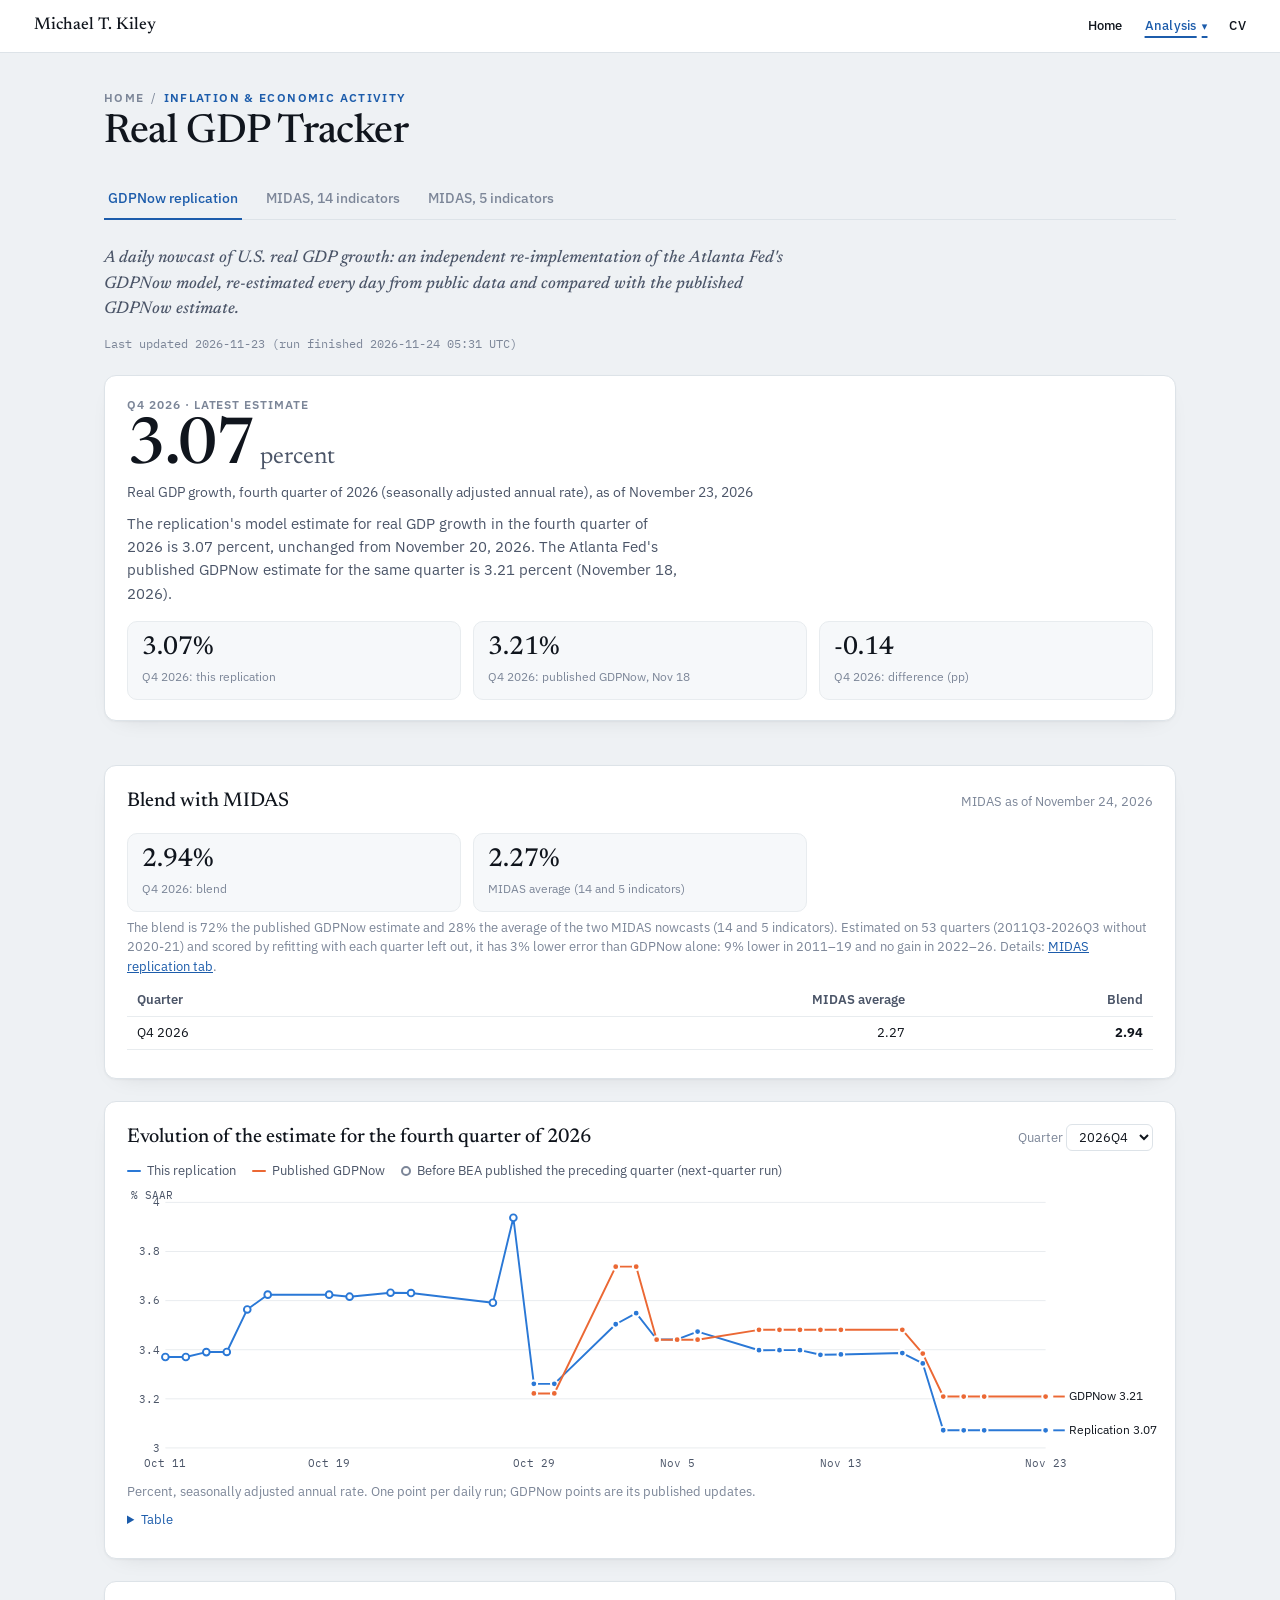
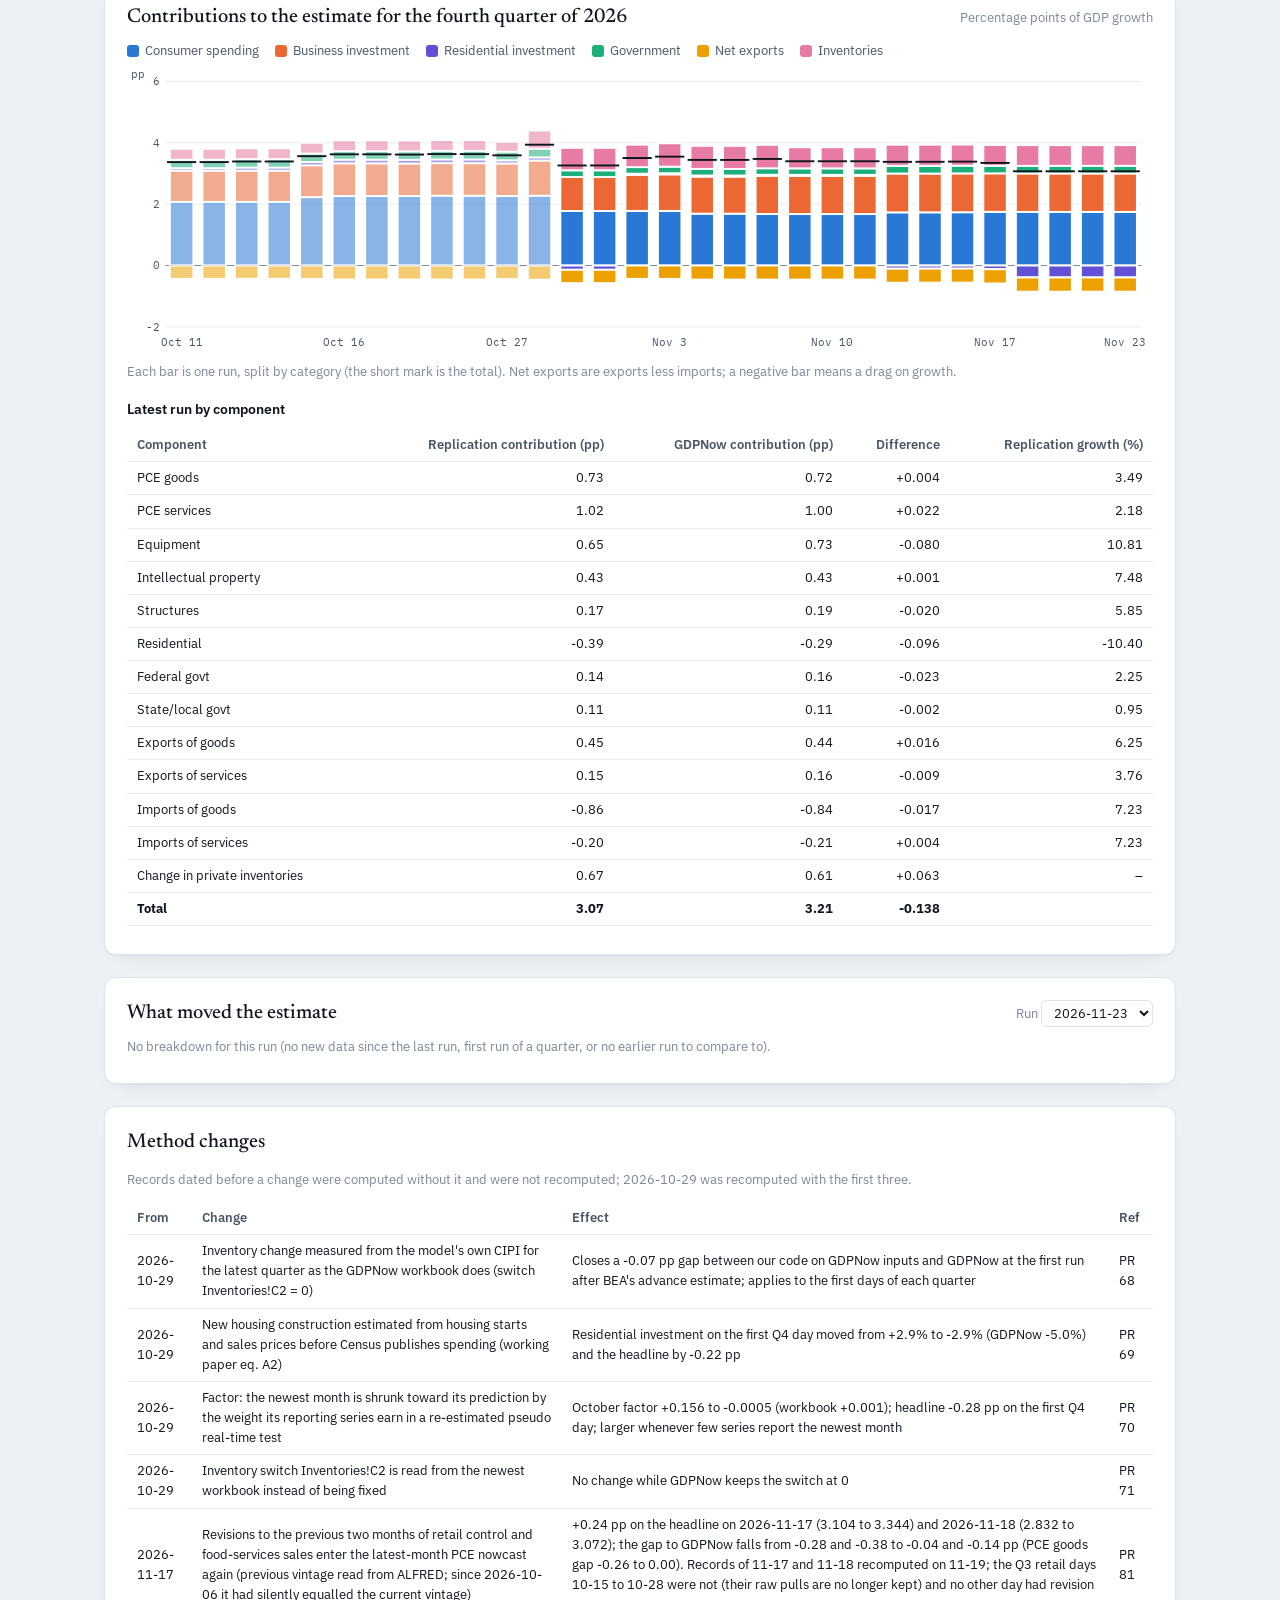
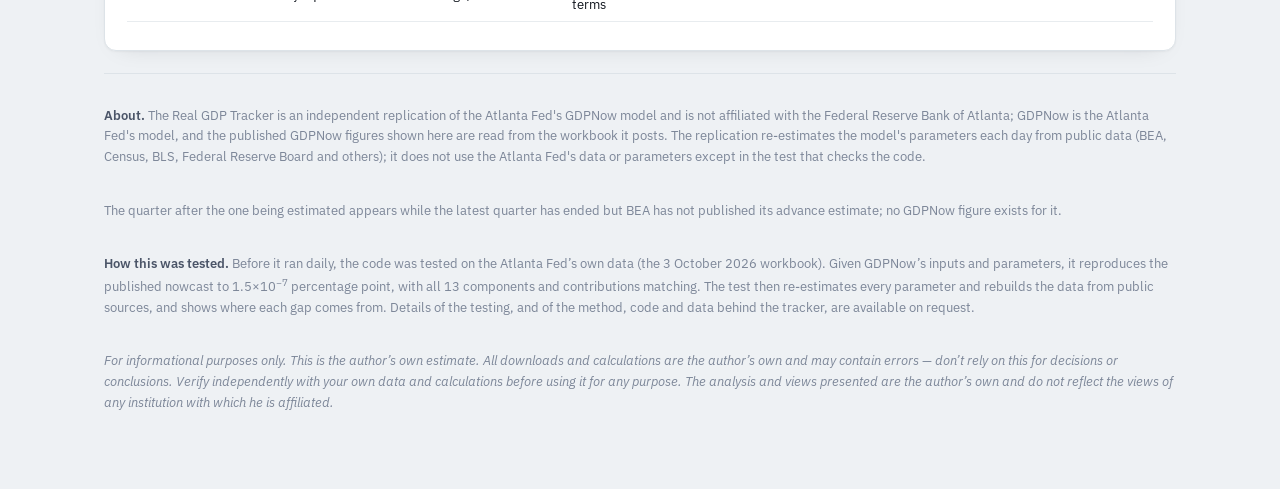
==== commit 96b1551a: "Show published GDPNow only in the GDPNow headline card Remove the published GDPNow nowcast from the " ====
--- a/docs/index.html
+++ b/docs/index.html
@@ -310,7 +310,7 @@
         <div class="head"><h2 id="m-evoTitle">Evolution of the estimate</h2></div>
         <div class="legend" id="m-evoLegend"></div>
         <svg id="m-evo" class="chart" viewBox="0 0 760 300" role="img" aria-label="Nowcast over time"></svg>
-        <p class="sub">Percent, seasonally adjusted annual rate. One point per trading day. The dashed line is the same model with no indicators (an AR(2) on per-person growth plus population). GDPNow points are the Atlanta Fed's published updates.</p>
+        <p class="sub">Percent, seasonally adjusted annual rate. One point per trading day. The dashed line is the same model with no indicators (an AR(2) on per-person growth plus population).</p>
       </section>
       <section class="card">
         <div class="head"><h2>Latest run by indicator</h2><span class="caption" id="m-tabCap"></span></div>
@@ -369,7 +369,7 @@
     </div>
   </div>
     <footer class="methodology">
-    <p><b>About.</b> Independent research by the author; not affiliated with the Federal Reserve Bank of Atlanta or the Federal Reserve System. GDPNow is the Atlanta Fed's model. The series shown as "GDPNow" are the Atlanta Fed's published nowcasts.</p>
+    <p><b>About.</b> Independent research by the author; not affiliated with the Federal Reserve Bank of Atlanta or the Federal Reserve System. GDPNow is the Atlanta Fed's model. The blend uses the Atlanta Fed's published GDPNow nowcast.</p>
     <p><b>Method and sources.</b> MIDAS: Ghysels, Santa-Clara and Valkanov. Real-time vintages: Clements and Galv&atilde;o, <a href="https://econpapers.repec.org/RePEc:bes:jnlbes:v:26:y:2008:p:546-554">&ldquo;Macroeconomic forecasting with mixed-frequency data,&rdquo;</a> <i>JBES</i> (2008). Legendre lag polynomials and regularisation: Babii, Ghysels and Striaukas, <a href="https://arxiv.org/pdf/2005.14057">&ldquo;Machine learning time series regressions with an application to nowcasting,&rdquo;</a> <i>JBES</i> (2022); this page uses ridge instead of their sparse-group LASSO. Small information set: Chan, Poon and Zhu, <a href="https://doi.org/10.1016/j.jeconom.2025.106090">&ldquo;Time-varying parameter MIDAS models: application to nowcasting US real GDP,&rdquo;</a> <i>Journal of Econometrics</i>; this page has no time-varying parameters. Data: St. Louis Fed ALFRED/FRED, Philadelphia Fed real-time data set (advance estimates before 2011), Atlanta Fed GDPNow archive.</p>
     <p class="disclaimer">For informational purposes only. This is the author&rsquo;s own estimate. All downloads and calculations are the author&rsquo;s own and may contain errors &mdash; don&rsquo;t rely on it for decisions.</p>
   </footer>
@@ -477,17 +477,15 @@
   const dates = Object.keys(D).sort(), last = dates[dates.length - 1], recs = D[last] || [], w = B.weight_midas;
   if (!recs.length) return;
   const mavg = r => (r.full + r.five) / 2, blend = r => miss(r.gdpnow) ? null : (1 - w) * r.gdpnow + w * mavg(r);
-  const rep = q => { const R = HQ.filter(r => r.quarter == q); return R.length ? R[R.length - 1].nowcast : null; };
   const c = recs[0], bc = blend(c), pct = x => Math.round(x * 100);
   $('bl-asof').textContent = `MIDAS as of ${fd(last)}`;
   $('bl-tiles').innerHTML = `<div class="tile"><b>${bc == null ? '–' : f2(bc) + '%'}</b><span>${qshort(c.q.replace('Q', '-Q').replace('-Q', 'Q'))}: blend</span></div>
-    <div class="tile"><b>${f2(c.gdpnow)}%</b><span>Published GDPNow</span></div>
     <div class="tile"><b>${f2(mavg(c))}%</b><span>MIDAS average (14 and 5 indicators)</span></div>`;
   const T = B.total, S = B.subsamples, pre = S['2011Q3-2019Q4'], post = S['2022Q1-2026Q3'];
-  $('bl-note').innerHTML = `The blend is ${pct(1 - w)}% published GDPNow and ${pct(w)}% the average of the two MIDAS nowcasts. Estimated on ${B.quarters} quarters (${B.sample}) and scored by refitting with each quarter left out, it has ${Math.round((1 - T.blend_oos / T.gdpnow) * 100)}% lower error than GDPNow alone across the four forecast dates: ${Math.round((1 - pre.blend_oos / pre.gdpnow) * 100)}% lower in 2011&ndash;19 and no gain in 2022&ndash;26 (${f2(post.blend_oos)} against ${f2(post.gdpnow)}). The weight is applied to the <i>published</i> GDPNow figure; this replication's own history is too short to estimate a blend. Details: <a href="#full-rep">MIDAS replication tab</a>.`;
-  $('bl-tab').innerHTML = '<tr><th>Quarter</th><th class="num">Published GDPNow</th><th class="num">This replication</th><th class="num">MIDAS average</th><th class="num">Blend</th></tr>' +
-    recs.map(r => `<tr><td>${qshort(r.q.slice(0, 4) + 'Q' + r.q.slice(-1))}</td><td class="num">${f2(r.gdpnow)}</td><td class="num">${f2(rep(r.q))}</td><td class="num">${f2(mavg(r))}</td><td class="num"><b>${f2(blend(r))}</b></td></tr>`).join('') +
-    (recs.some(r => miss(r.gdpnow)) ? '<tr><td colspan="5" class="caption">No blend yet for a quarter GDPNow has not started. It publishes nothing for the next quarter until BEA releases the current one.</td></tr>' : '');
+  $('bl-note').innerHTML = `The blend is ${pct(1 - w)}% the published GDPNow estimate and ${pct(w)}% the average of the two MIDAS nowcasts (14 and 5 indicators). Estimated on ${B.quarters} quarters (${B.sample}) and scored by refitting with each quarter left out, it has ${Math.round((1 - T.blend_oos / T.gdpnow) * 100)}% lower error than GDPNow alone: ${Math.round((1 - pre.blend_oos / pre.gdpnow) * 100)}% lower in 2011&ndash;19 and no gain in 2022&ndash;26. Details: <a href="#full-rep">MIDAS replication tab</a>.`;
+  $('bl-tab').innerHTML = '<tr><th>Quarter</th><th class="num">MIDAS average</th><th class="num">Blend</th></tr>' +
+    recs.map(r => `<tr><td>${qshort(r.q.slice(0, 4) + 'Q' + r.q.slice(-1))}</td><td class="num">${f2(mavg(r))}</td><td class="num"><b>${f2(blend(r))}</b></td></tr>`).join('') +
+    (recs.some(r => miss(r.gdpnow)) ? '<tr><td colspan="3" class="caption">No blend yet for a quarter GDPNow has not started. It publishes nothing for the next quarter until BEA releases the current one.</td></tr>' : '');
   $('blendcard').style.display = '';
 }
 
@@ -729,7 +727,6 @@
     <div class="big">${fm(now[m])}<small>% SAAR</small></div>
     <div class="when">As of ${last}${act != null ? ` · BEA advance estimate: <b>${fm(act)}%</b>` : ''} · ${sg(chg)} pp since ${st.since}</div>
     <div class="tiles">
-      <div class="tile"><b>${fm(now.gdpnow)}</b><span>Published GDPNow (Atlanta Fed)</span></div>
       <div class="tile"><b>${fm(now.repl)}</b><span>GDPNow replication (this site)</span></div>
       <div class="tile"><b>${fm(blendOf(now))}</b><span>Blend: ${Math.round(BL.weight_gdpnow * 100)}% GDPNow + ${Math.round(BL.weight_midas * 100)}% MIDAS average</span></div>
       <div class="tile"><b>${fm(now[m === 'full' ? 'five' : 'full'])}</b><span>${other.name}</span></div>
@@ -746,9 +743,9 @@
   const pts = k => ds.map(d => [toX(d), recFor(d, st.q)[k], d]);
   const x0 = toX(ds[0]), x1 = toX(last);
   $('evoTitle').textContent = `Evolution of the ${qlab(st.q)} estimate`;
-  const ser = [{ name: M.name, color: COL.model, pts: pts(m), r: 2.2 }, { name: 'GDPNow', color: COL.gn, pts: pts('gdpnow'), r: 2.2 }, { name: 'GDPNow replication', color: COL.repl, pts: pts('repl'), r: 2.2 }, { name: 'No-indicator benchmark', color: COL.ar, dash: 1, dots: false, pts: pts('ar2') }];
+  const ser = [{ name: M.name, color: COL.model, pts: pts(m), r: 2.2 }, { name: 'GDPNow replication', color: COL.repl, pts: pts('repl'), r: 2.2 }, { name: 'No-indicator benchmark', color: COL.ar, dash: 1, dots: false, pts: pts('ar2') }];
   lineChart($('evo'), ser, { x0, x1: x1 + (x1 - x0) * 0.02 + 1, ticks: monthTicks(x0, x1), hl: act != null ? [{ y: act, color: 'var(--ink)', label: `BEA advance ${fm(act)}` }] : [] });
-  legend($('evoLegend'), [[M.name, COL.model], ['Published GDPNow', COL.gn], ['GDPNow replication (this site)', COL.repl], ['No-indicator benchmark', COL.ar, 1]]);
+  legend($('evoLegend'), [[M.name, COL.model], ['GDPNow replication (this site)', COL.repl], ['No-indicator benchmark', COL.ar, 1]]);
   // indicator table
   const cs = now[M.c], rows = Object.entries(cs).map(([id, v]) => { const p = S.predictors.find(x => x.id === id); return { id, lab: id === 'gdp_lag' ? 'Previous quarter’s GDP growth' : p.label, g: GL[groupOf(id)], v, lag: (now[M.lags] || {})[id] }; }).sort((x, y) => Math.abs(y.v) - Math.abs(x.v));
   $('tabCap').textContent = `${qlab(st.q)}, as of ${last}`;
@@ -759,17 +756,18 @@
 
 function renderBlend() {
   const B = BL, w = B.weight_midas, pc = x => Math.round(x * 100), last = dates[dates.length - 1], recs = D[last];
-  const T = B.total, pre = B.subsamples['2011Q3-2019Q4'], post = B.subsamples['2022Q1-2026Q3'];
+  const T = B.total, pre = B.subsamples['2011Q3-2019Q4'];
+  const chg = (b, g) => { const d = Math.round((b / g - 1) * 100); return d === 0 ? '0%' : (d > 0 ? '+' : '−') + Math.abs(d) + '%'; };
   $('blend').innerHTML = `<p class="sub" style="margin-top:0">If you already follow GDPNow, does a share of these models improve on it? The blend is <b>${pc(1 - w)}% published GDPNow + ${pc(w)}% the average of the 14- and 5-indicator MIDAS nowcasts</b>, one weight for every forecast date and no intercept. The weight minimises squared error against BEA's advance estimate over ${B.quarters} quarters (${B.sample}, the span of GDPNow's published history).</p>
-    <h3>Latest, as of ${last}</h3><div class="tablewrap"><table><tr><th>Quarter</th><th class="num">GDPNow</th><th class="num">MIDAS, 14</th><th class="num">MIDAS, 5</th><th class="num">MIDAS average</th><th class="num">Blend</th></tr>` +
-    recs.map(r => `<tr><td>${qlab(r.q)}</td><td class="num">${fm(r.gdpnow)}</td><td class="num">${fm(r.full)}</td><td class="num">${fm(r.five)}</td><td class="num">${fm(mavg(r))}</td><td class="num"><b>${fm(blendOf(r))}</b></td></tr>`).join('') +
-    (recs.some(r => r.gdpnow == null) ? '<tr><td colspan="6" class="caption">No blend yet for a quarter GDPNow has not started. It publishes nothing for the next quarter until BEA releases the current one.</td></tr>' : '') + `</table></div>
-    <h3>Accuracy: RMSFE in percentage points, blend refit with each quarter left out</h3><div class="tablewrap"><table><tr><th>Forecast date</th><th class="num">Quarters</th><th class="num">GDPNow</th><th class="num">Blend</th><th class="num">MIDAS average</th></tr>` +
-    B.stages.map(s => `<tr><td>${s.stage}</td><td class="num">${s.quarters}</td><td class="num">${fm(s.gdpnow)}</td><td class="num"><b>${fm(s.blend_oos)}</b></td><td class="num">${fm(s.midas_avg)}</td></tr>`).join('') +
-    `<tr><td><b>All four dates</b></td><td class="num"></td><td class="num">${fm(T.gdpnow)}</td><td class="num"><b>${fm(T.blend_oos)}</b></td><td class="num">${fm(T.midas_avg)}</td></tr></table></div>
-    <h3>By era (all four dates pooled)</h3><div class="tablewrap"><table><tr><th>Sample</th><th class="num">Quarters</th><th class="num">GDPNow</th><th class="num">Blend</th></tr>` +
-    Object.entries(B.subsamples).map(([k, v]) => `<tr><td>${k}</td><td class="num">${v.quarters}</td><td class="num">${fm(v.gdpnow)}</td><td class="num"><b>${fm(v.blend_oos)}</b></td></tr>`).join('') + `</table></div>
-    <p class="sub">The blend lowers GDPNow's error by about ${Math.round((1 - T.blend_oos / T.gdpnow) * 100)}% overall, ${Math.round((1 - pre.blend_oos / pre.gdpnow) * 100)}% in 2011&ndash;19, and not at all in 2022&ndash;26. Gains are at the end of month 2 and the 15th after the quarter; at the end of months 1 and 3 it only ties GDPNow. A weight for each date, or a schedule with GDPNow's weight rising toward the release, was tried and did not score better: the data show no pattern by date, and the MIDAS share stays near 20&ndash;35%. The weight is refit leaving each quarter out when scoring (it moves between ${pc(B.weight_range_loo[0])}% and ${pc(B.weight_range_loo[1])}%), but it was chosen after looking at these same quarters, so treat the gain as an upper bound. Weights are for the published GDPNow figure, not this site's replication.</p>`;
+    <h3>Latest, as of ${last}</h3><div class="tablewrap"><table><tr><th>Quarter</th><th class="num">MIDAS, 14</th><th class="num">MIDAS, 5</th><th class="num">MIDAS average</th><th class="num">Blend</th></tr>` +
+    recs.map(r => `<tr><td>${qlab(r.q)}</td><td class="num">${fm(r.full)}</td><td class="num">${fm(r.five)}</td><td class="num">${fm(mavg(r))}</td><td class="num"><b>${fm(blendOf(r))}</b></td></tr>`).join('') +
+    (recs.some(r => r.gdpnow == null) ? '<tr><td colspan="5" class="caption">No blend yet for a quarter GDPNow has not started. It publishes nothing for the next quarter until BEA releases the current one.</td></tr>' : '') + `</table></div>
+    <h3>Accuracy of the blend, with each quarter left out when fitting</h3><div class="tablewrap"><table><tr><th>Forecast date</th><th class="num">Quarters</th><th class="num">Blend RMSFE</th><th class="num">Change vs GDPNow alone</th><th class="num">MIDAS average RMSFE</th></tr>` +
+    B.stages.map(s => `<tr><td>${s.stage}</td><td class="num">${s.quarters}</td><td class="num"><b>${fm(s.blend_oos)}</b></td><td class="num">${chg(s.blend_oos, s.gdpnow)}</td><td class="num">${fm(s.midas_avg)}</td></tr>`).join('') +
+    `<tr><td><b>All four dates</b></td><td class="num"></td><td class="num"><b>${fm(T.blend_oos)}</b></td><td class="num">${chg(T.blend_oos, T.gdpnow)}</td><td class="num">${fm(T.midas_avg)}</td></tr></table></div>
+    <h3>By era (all four dates pooled)</h3><div class="tablewrap"><table><tr><th>Sample</th><th class="num">Quarters</th><th class="num">Blend RMSFE</th><th class="num">Change vs GDPNow alone</th></tr>` +
+    Object.entries(B.subsamples).map(([k, v]) => `<tr><td>${k}</td><td class="num">${v.quarters}</td><td class="num"><b>${fm(v.blend_oos)}</b></td><td class="num">${chg(v.blend_oos, v.gdpnow)}</td></tr>`).join('') + `</table></div>
+    <p class="sub">The blend lowers GDPNow's error by about ${Math.round((1 - T.blend_oos / T.gdpnow) * 100)}% overall, ${Math.round((1 - pre.blend_oos / pre.gdpnow) * 100)}% in 2011&ndash;19, and not at all in 2022&ndash;26. Gains are at the end of month 2 and the 15th after the quarter; at the end of months 1 and 3 it only ties GDPNow. A weight for each date, or a schedule with GDPNow's weight rising toward the release, was tried and did not score better: the data show no pattern by date, and the MIDAS share stays near 20&ndash;35%. The weight is refit leaving each quarter out when scoring (it moves between ${pc(B.weight_range_loo[0])}% and ${pc(B.weight_range_loo[1])}%), but it was chosen after looking at these same quarters, so treat the gain as an upper bound.</p>`;
 }
 
 /* ---------------- render: replication tab ---------------- */
@@ -778,10 +776,10 @@
   $('predtab').innerHTML = '<tr><th>Indicator</th><th>Group</th><th>Frequency</th><th>Transform</th><th>In this model</th></tr>' + S.predictors.map(p => {
     const inm = m === 'five' ? p.five : p.used, tf = m === 'five' && p.transform_five ? p.transform_five : p.transform; return `<tr style="${inm ? '' : 'opacity:.45'}"><td>${p.label} <span class="caption">(${p.id})</span></td><td>${GL[p.group]}</td><td>${p.freq}</td><td>${tf}</td><td>${inm ? 'yes' : (p.used ? 'no' : 'tested, dropped')}</td></tr>`; }).join('');
   let acc = '';
-  for (const k of ['pre', 'post', 'gn', 'covid']) {
-    const s = S.stats[k], gn = s.rmsfe.gdpnow, mm = s.rmsfe[m], ar = s.rmsfe.ar2;
-    acc += `<h3>${s.label} <span class="caption">(${s.quarters} quarters)</span></h3><div class="tablewrap"><table><tr><th>Forecast date</th><th class="num">${M.name}</th><th class="num">No-indicator benchmark</th>${gn ? '<th class="num">Published GDPNow</th>' : ''}</tr>` +
-      [0, 1, 2, 3].map(i => `<tr><td>${HLAB[i]}</td><td class="num"><b>${fm(mm[i])}</b></td><td class="num">${fm(ar[i])}</td>${gn ? `<td class="num">${fm(gn[i])}</td>` : ''}</tr>`).join('') + '</table></div>';
+  for (const k of ['pre', 'post', 'covid']) {
+    const s = S.stats[k], mm = s.rmsfe[m], ar = s.rmsfe.ar2;
+    acc += `<h3>${s.label} <span class="caption">(${s.quarters} quarters)</span></h3><div class="tablewrap"><table><tr><th>Forecast date</th><th class="num">${M.name}</th><th class="num">No-indicator benchmark</th></tr>` +
+      [0, 1, 2, 3].map(i => `<tr><td>${HLAB[i]}</td><td class="num"><b>${fm(mm[i])}</b></td><td class="num">${fm(ar[i])}</td></tr>`).join('') + '</table></div>';
   }
   acc += `<p class="sub">Average error at the end of the quarter (nowcast minus outcome), ${M.name}: ${sg(S.bias.pre[m])} pp in 2005–19 and ${sg(S.bias.post[m])} pp in 2022–26 (the benchmark: ${sg(S.bias.pre.ar2)} and ${sg(S.bias.post.ar2)}).</p>`;
   $('acc').innerHTML = acc;
@@ -791,10 +789,10 @@
   const mk = k => tr.map((r, i) => [i, r[k], qlab(r.qp.replace('Q', '-Q').replace('-Q', '').length ? r.qp.slice(0, 4) + '-' + r.qp.slice(4) : r.qp)]);
   const yr = []; qs.forEach((q, i) => { if (q.endsWith('Q1') && +q.slice(0, 4) % 3 === 0 || (q === qs[0])) yr.push([i, q.slice(0, 4)]); });
   const labs = (k) => tr.map((r, i) => [i, r[k], r.qp]);
-  lineChart($('trk'), [{ name: 'BEA advance estimate', color: COL.act, pts: labs('actual'), line: true, r: 2.5 }, { name: M.name, color: COL.model, pts: labs(m), line: false, r: 3.2 }, { name: 'GDPNow', color: COL.gn, pts: labs('gdpnow'), line: false, r: 3.2 }, ], { x0: -1, x1: N, ticks: yr, ymin: -8, ymax: 10 });
-  legend($('trkLegend'), [['BEA advance estimate', COL.act], [M.name + ' (end of quarter)', COL.model], ['Published GDPNow (end of quarter)', COL.gn]]);
+  lineChart($('trk'), [{ name: 'BEA advance estimate', color: COL.act, pts: labs('actual'), line: true, r: 2.5 }, { name: M.name, color: COL.model, pts: labs(m), line: false, r: 3.2 }], { x0: -1, x1: N, ticks: yr, ymin: -8, ymax: 10 });
+  legend($('trkLegend'), [['BEA advance estimate', COL.act], [M.name + ' (end of quarter)', COL.model]]);
   const last8 = tr.slice(-8).reverse();
-  $('lastq').innerHTML = '<tr><th>Quarter</th><th class="num">Advance estimate</th><th class="num">' + M.name + '</th><th class="num">GDPNow</th><th class="num">AR(2) benchmark</th></tr>' + last8.map(r => `<tr><td>${qlab(r.qp.slice(0, 4) + '-' + r.qp.slice(4))}</td><td class="num">${fm(r.actual)}</td><td class="num">${fm(r[m])}</td><td class="num">${fm(r.gdpnow)}</td><td class="num">${fm(r.ar2)}</td></tr>`).join('');
+  $('lastq').innerHTML = '<tr><th>Quarter</th><th class="num">Advance estimate</th><th class="num">' + M.name + '</th><th class="num">AR(2) benchmark</th></tr>' + last8.map(r => `<tr><td>${qlab(r.qp.slice(0, 4) + '-' + r.qp.slice(4))}</td><td class="num">${fm(r.actual)}</td><td class="num">${fm(r[m])}</td><td class="num">${fm(r.ar2)}</td></tr>`).join('');
   renderBlend();
   $('path').innerHTML = '<tr><th>Step</th><th class="num">2005–19</th><th class="num">2022–26</th><th class="num">AR(2) 2005–19</th><th class="num">AR(2) 2022–26</th></tr>' + (m === 'five' ? S.path5 : S.path).map(p => `<tr><td>${p.label}</td><td class="num">${fm(p.pre)}</td><td class="num">${fm(p.post)}</td><td class="num">${fm(p.ar_pre)}</td><td class="num">${fm(p.ar_post)}</td></tr>`).join('') + `<tr><td colspan="5" class="caption">RMSFE at the end of the quarter, ${m === 'five' ? '5-indicator' : '14-indicator'} model.</td></tr>`;
 }
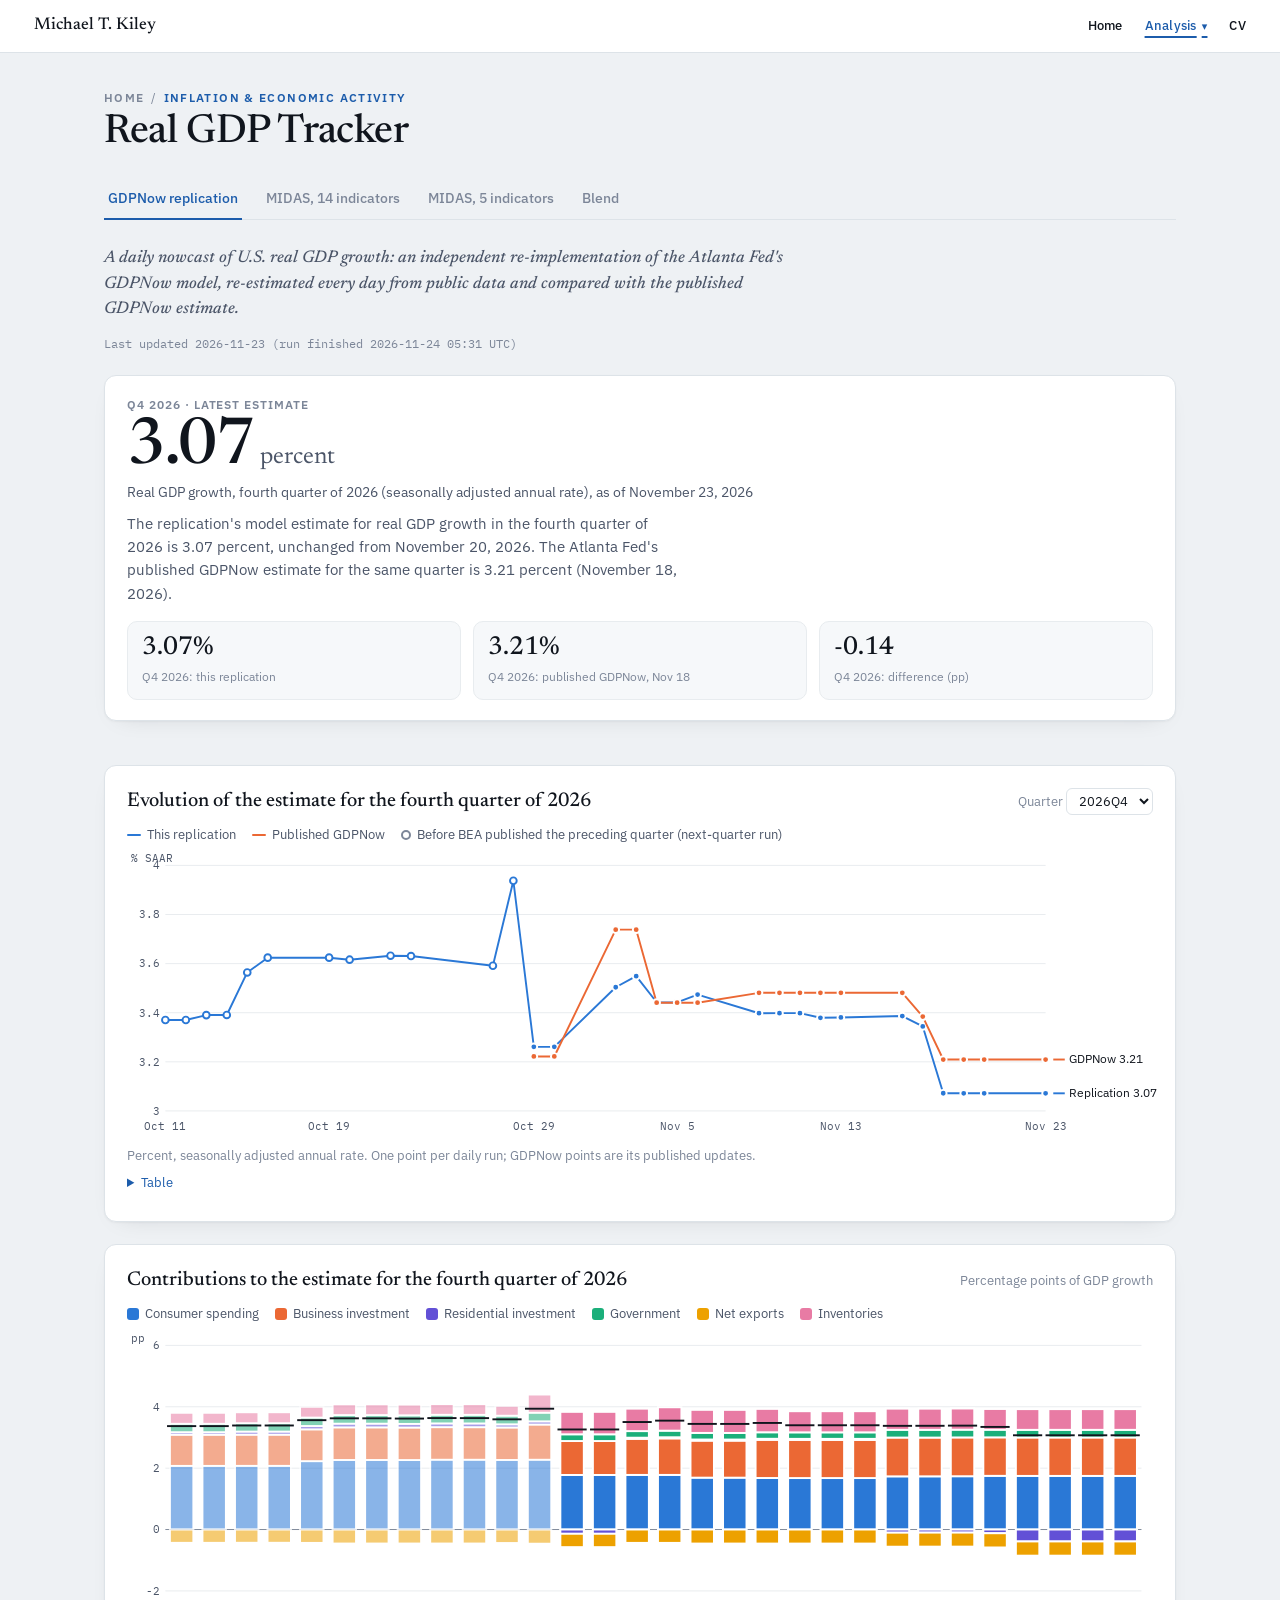
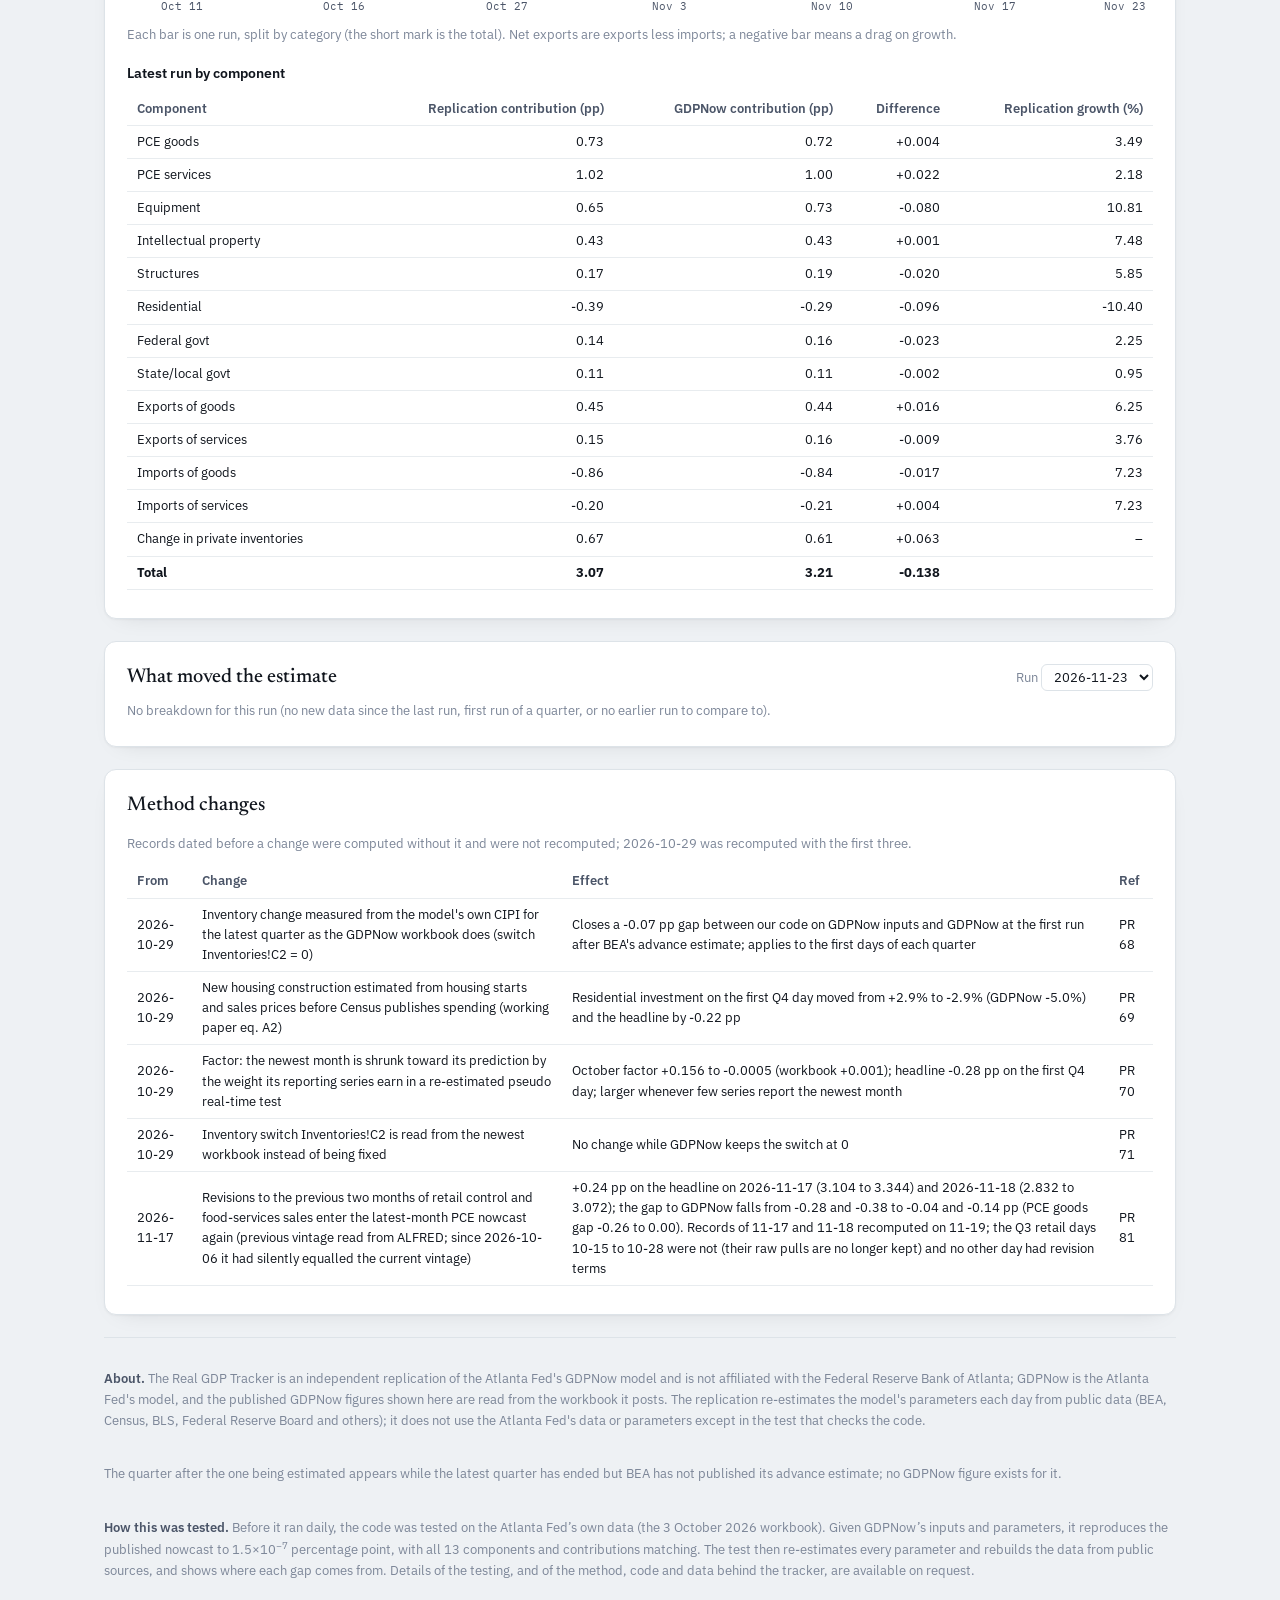
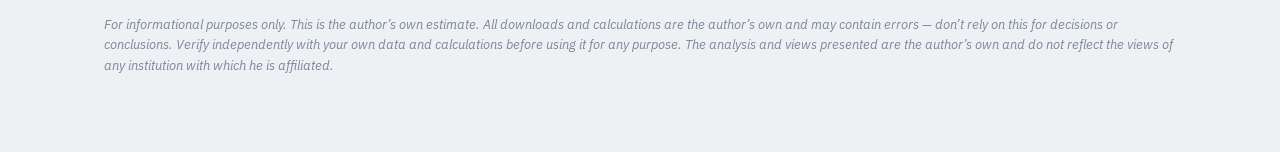
==== commit c00a6a9e: "Four tabs: GDPNow, MIDAS 14, MIDAS 5 and Blend Each model tab now shows only its own model. The publ" ====
--- a/docs/index.html
+++ b/docs/index.html
@@ -206,6 +206,7 @@
     <button type="button" role="tab" data-top="gdpnow" aria-selected="true">GDPNow replication</button>
     <button type="button" role="tab" data-top="full" aria-selected="false">MIDAS, 14 indicators</button>
     <button type="button" role="tab" data-top="five" aria-selected="false">MIDAS, 5 indicators</button>
+    <button type="button" role="tab" data-top="blend" aria-selected="false">Blend</button>
   </nav>
   <section class="panel" id="panel-gdpnow">
     <header class="masthead">
@@ -220,13 +221,6 @@
   </section>
 
   <div id="nextq"></div>
-
-  <section class="card" id="blendcard" style="display:none">
-    <div class="head"><h2>Blend with MIDAS</h2><span class="caption" id="bl-asof"></span></div>
-    <div class="tiles" id="bl-tiles"></div>
-    <p class="sub" id="bl-note"></p>
-    <div class="tablewrap"><table id="bl-tab"></table></div>
-  </section>
 
   <section class="card" id="histcard">
     <div class="head">
@@ -278,9 +272,9 @@
   </section>
   <section class="panel" id="panel-midas" hidden>
     <header>
-      <p class="subtitle">A data-only cross-check on GDPNow: statistical nowcasts of U.S. real GDP growth built from monthly, weekly and daily indicators, refit every day on what had been published.</p>
+      <p class="subtitle">Statistical nowcasts of U.S. real GDP growth built from monthly, weekly and daily indicators, refit every day on what had been published.</p>
       <p class="asof" id="m-asof">Loading…</p>
-      <p class="caption" style="max-width:76ch">These models do not use GDP's expenditure accounting, so they are less accurate than GDPNow; their value is as a second opinion. The GDPNow tab has the replication of the Atlanta Fed's model.</p>
+      <p class="caption" style="max-width:76ch">The model uses indicators only, with no GDP expenditure accounting.</p>
     </header>
     <div id="m-banner" class="banner" style="display:none"></div>
     <div class="panel" id="m-panel">
@@ -327,7 +321,7 @@
           <li><b>Real time.</b> Every day the model is refit on the data vintage published that day (St. Louis Fed's ALFRED), so the ragged edge is what was actually available. Each past quarter is compared at the same point in its quarter, with the same publication lags as today.</li>
           <li><b>Per person.</b> The model forecasts GDP growth <i>minus population growth</i> and adds a population assumption (the last four quarters' growth) back. This stops the average growth rate it learns from carrying a demographic trend that has since faded.</li>
           <li><b>Target.</b> BEA's advance estimate of real GDP growth. Training uses 1992Q3 onward and leaves out 2020 and 2021.</li>
-          <li><b>Two versions.</b> The 14-indicator model uses the series below. The 5-indicator model uses industrial production, nonfarm payrolls, real retail sales, the Chicago Fed financial conditions index and the 10-year minus 3-month spread: the small information set of Chan's MIDAS tutorial plus the two most timely measures of jobs and spending. In this version payrolls and retail sales are measured net of working-age population growth (a slowly moving trend, so they show how employment and spending are doing relative to the population that could supply them), and retail sales is deflated by CPI.</li>
+          <li id="m-ver"></li>
         </ul>
       </section>
       <section class="card">
@@ -347,10 +341,6 @@
         <p class="sub">Nowcast at the end of the quarter's third month. Values beyond the axis (the 2020 pandemic quarters) are pinned to the edge; hover for the actual numbers.</p>
         <details><summary>Last eight quarters</summary><div class="tablewrap"><table id="m-lastq"></table></div></details>
       </section>
-      <section class="card" id="m-blendcard">
-        <div class="head"><h2>Does it add anything to GDPNow?</h2></div>
-        <div id="m-blend"></div>
-      </section>
       <section class="card">
         <div class="head"><h2>How the specification was chosen</h2></div>
         <div class="tablewrap"><table id="m-path"></table></div>
@@ -362,17 +352,46 @@
           <li>Indicator history is read from the vintage published that day (revised); only the newest observations are first releases. Weekly jobless claims before 2009 and the Chicago Fed index before 2011 have no archived vintages, so current data cut at the forecast date are used.</li>
           <li>In the 5-indicator model the working-age population trend is the trailing 12-month growth of the civilian population aged 16 and over, read from the same daily vintage. A 12-month window always holds one of the January population-control resets, so the trend is smooth; it is carried forward from its latest value to the newest month.</li>
           <li>The October 2025 unemployment rate and CPI were never published (government shutdown) and are interpolated.</li>
-          <li>Not used: surveys such as ISM, real consumption detail, construction, trade detail. They are part of what GDPNow has and this model lacks.</li>
+          <li>Not used: surveys such as ISM, real consumption detail, construction, trade detail.</li>
           <li>The daily tracker runs the same algorithm as the evaluation, but accuracy was measured only at the four dates per quarter above.</li>
         </ul>
       </section>
     </div>
   </div>
     <footer class="methodology">
-    <p><b>About.</b> Independent research by the author; not affiliated with the Federal Reserve Bank of Atlanta or the Federal Reserve System. GDPNow is the Atlanta Fed's model. The blend uses the Atlanta Fed's published GDPNow nowcast.</p>
-    <p><b>Method and sources.</b> MIDAS: Ghysels, Santa-Clara and Valkanov. Real-time vintages: Clements and Galv&atilde;o, <a href="https://econpapers.repec.org/RePEc:bes:jnlbes:v:26:y:2008:p:546-554">&ldquo;Macroeconomic forecasting with mixed-frequency data,&rdquo;</a> <i>JBES</i> (2008). Legendre lag polynomials and regularisation: Babii, Ghysels and Striaukas, <a href="https://arxiv.org/pdf/2005.14057">&ldquo;Machine learning time series regressions with an application to nowcasting,&rdquo;</a> <i>JBES</i> (2022); this page uses ridge instead of their sparse-group LASSO. Small information set: Chan, Poon and Zhu, <a href="https://doi.org/10.1016/j.jeconom.2025.106090">&ldquo;Time-varying parameter MIDAS models: application to nowcasting US real GDP,&rdquo;</a> <i>Journal of Econometrics</i>; this page has no time-varying parameters. Data: St. Louis Fed ALFRED/FRED, Philadelphia Fed real-time data set (advance estimates before 2011), Atlanta Fed GDPNow archive.</p>
+    <p><b>About.</b> Independent research by the author; not affiliated with the Federal Reserve Bank of Atlanta or the Federal Reserve System.</p>
+    <p><b>Method and sources.</b> MIDAS: Ghysels, Santa-Clara and Valkanov. Real-time vintages: Clements and Galv&atilde;o, <a href="https://econpapers.repec.org/RePEc:bes:jnlbes:v:26:y:2008:p:546-554">&ldquo;Macroeconomic forecasting with mixed-frequency data,&rdquo;</a> <i>JBES</i> (2008). Legendre lag polynomials and regularisation: Babii, Ghysels and Striaukas, <a href="https://arxiv.org/pdf/2005.14057">&ldquo;Machine learning time series regressions with an application to nowcasting,&rdquo;</a> <i>JBES</i> (2022); this page uses ridge instead of their sparse-group LASSO. Small information set: Chan, Poon and Zhu, <a href="https://doi.org/10.1016/j.jeconom.2025.106090">&ldquo;Time-varying parameter MIDAS models: application to nowcasting US real GDP,&rdquo;</a> <i>Journal of Econometrics</i>; this page has no time-varying parameters. Data: St. Louis Fed ALFRED/FRED, Philadelphia Fed real-time data set (advance estimates before 2011).</p>
     <p class="disclaimer">For informational purposes only. This is the author&rsquo;s own estimate. All downloads and calculations are the author&rsquo;s own and may contain errors &mdash; don&rsquo;t rely on it for decisions.</p>
   </footer>
+  </section>
+  <section class="panel" id="panel-blend" hidden>
+    <header>
+      <p class="subtitle">A weighted average of the Atlanta Fed's published GDPNow estimate and the two MIDAS nowcasts, with weights fitted to past accuracy.</p>
+      <p class="asof" id="m-b-asof">Loading…</p>
+    </header>
+    <div class="card headline" id="m-b-headline"></div>
+    <section class="card">
+      <div class="head"><h2 id="m-b-evoTitle">Evolution of the estimate</h2></div>
+      <div class="legend" id="m-b-evoLegend"></div>
+      <svg id="m-b-evo" class="chart" viewBox="0 0 760 300" role="img" aria-label="Blend and its inputs over time"></svg>
+      <p class="sub">Percent, seasonally adjusted annual rate. One point per trading day.</p>
+    </section>
+    <section class="card">
+      <div class="head"><h2>Current and next quarter</h2></div>
+      <div class="tablewrap"><table id="m-b-tab"></table></div>
+    </section>
+    <section class="card">
+      <div class="head"><h2>How accurate is the blend?</h2></div>
+      <p class="sub" style="margin-top:0">Root mean squared forecast error against BEA's advance estimate, percentage points, over <span id="m-b-nq"></span> quarters. The blend weight is refit leaving each quarter out, so these are out-of-sample figures.</p>
+      <div class="tablewrap"><table id="m-b-acc"></table></div>
+      <h3>By era</h3>
+      <div class="tablewrap"><table id="m-b-era"></table></div>
+      <p class="sub" id="m-b-note"></p>
+    </section>
+    <footer class="methodology">
+      <p><b>About.</b> Independent research by the author; not affiliated with the Federal Reserve Bank of Atlanta or the Federal Reserve System. GDPNow is the Atlanta Fed's model; the GDPNow figures are its published nowcasts, read from the workbook it posts.</p>
+      <p class="disclaimer">For informational purposes only. This is the author&rsquo;s own estimate. All downloads and calculations are the author&rsquo;s own and may contain errors &mdash; don&rsquo;t rely on it for decisions.</p>
+    </footer>
   </section>
 </div>
 <div id="tip"></div>
@@ -426,7 +445,6 @@
   const L = H[H.length - 1];
   renderHeadline(L);
   showNext(L);
-  showBlend();
   const qs = [...new Set(HQ.map(r => r.quarter))];
   $('qsel').innerHTML = qs.map(q => `<option>${q}</option>`).join(''); $('qsel').value = L.quarter;
   $('qsel').onchange = () => { drawHist(); drawContrib(); };
@@ -470,23 +488,6 @@
     <p class="sub">The ${qshort(n.production_quarter)} estimate above is still waiting for BEA's first estimate, and GDPNow publishes nothing for ${qshort(n.quarter)} until then. This figure runs the model one quarter ahead, entering the ${qshort(n.production_quarter)} estimate (${f2(n.production_nowcast)}%) as if it were the published number, so it carries that estimate's error.${n.unchanged == 'true' ? ' No new data since the last run.' : ''}</p>
     <details><summary>${qshort(n.quarter)} by component</summary><div class="tablewrap"><table><tr><th>Component</th><th class="num">Contribution (pp)</th><th class="num">Growth (%)</th></tr>` +
     KEYS.map(k => `<tr><td>${LABEL[k]}</td><td class="num">${f2(n['c_' + k])}</td><td class="num">${k == 'V' ? '–' : f2(n['g_' + k])}</td></tr>`).join('') + `</table></div></details></section>`;
-}
-
-async function showBlend() {
-  let B, D; try { [B, D] = await Promise.all([j('data/blend.json'), j('data/midas_daily.json')]); } catch (e) { return; }
-  const dates = Object.keys(D).sort(), last = dates[dates.length - 1], recs = D[last] || [], w = B.weight_midas;
-  if (!recs.length) return;
-  const mavg = r => (r.full + r.five) / 2, blend = r => miss(r.gdpnow) ? null : (1 - w) * r.gdpnow + w * mavg(r);
-  const c = recs[0], bc = blend(c), pct = x => Math.round(x * 100);
-  $('bl-asof').textContent = `MIDAS as of ${fd(last)}`;
-  $('bl-tiles').innerHTML = `<div class="tile"><b>${bc == null ? '–' : f2(bc) + '%'}</b><span>${qshort(c.q.replace('Q', '-Q').replace('-Q', 'Q'))}: blend</span></div>
-    <div class="tile"><b>${f2(mavg(c))}%</b><span>MIDAS average (14 and 5 indicators)</span></div>`;
-  const T = B.total, S = B.subsamples, pre = S['2011Q3-2019Q4'], post = S['2022Q1-2026Q3'];
-  $('bl-note').innerHTML = `The blend is ${pct(1 - w)}% the published GDPNow estimate and ${pct(w)}% the average of the two MIDAS nowcasts (14 and 5 indicators). Estimated on ${B.quarters} quarters (${B.sample}) and scored by refitting with each quarter left out, it has ${Math.round((1 - T.blend_oos / T.gdpnow) * 100)}% lower error than GDPNow alone: ${Math.round((1 - pre.blend_oos / pre.gdpnow) * 100)}% lower in 2011&ndash;19 and no gain in 2022&ndash;26. Details: <a href="#full-rep">MIDAS replication tab</a>.`;
-  $('bl-tab').innerHTML = '<tr><th>Quarter</th><th class="num">MIDAS average</th><th class="num">Blend</th></tr>' +
-    recs.map(r => `<tr><td>${qshort(r.q.slice(0, 4) + 'Q' + r.q.slice(-1))}</td><td class="num">${f2(mavg(r))}</td><td class="num"><b>${f2(blend(r))}</b></td></tr>`).join('') +
-    (recs.some(r => miss(r.gdpnow)) ? '<tr><td colspan="3" class="caption">No blend yet for a quarter GDPNow has not started. It publishes nothing for the next quarter until BEA releases the current one.</td></tr>' : '');
-  $('blendcard').style.display = '';
 }
 
 function drawHist() {
@@ -648,6 +649,7 @@
 const gid = Object.fromEntries((window.__P = []).concat([]));
 const mavg = r => (r.full + r.five) / 2;
 const blendOf = r => r.gdpnow == null ? null : (1 - BL.weight_midas) * r.gdpnow + BL.weight_midas * mavg(r);
+const VER = { full: 'This model uses the 14 indicators listed below.', five: 'This model uses industrial production, nonfarm payrolls, real retail sales, the Chicago Fed financial conditions index and the 10-year minus 3-month spread. Payrolls and retail sales are measured net of working-age population growth (a slowly moving trend, so they show how employment and spending are doing relative to the population that could supply them), and retail sales is deflated by CPI.' };
 
 function recFor(date, q) { return (D[date] || []).find(r => r.q === q); }
 function datesOf(q) { return dates.filter(d => recFor(d, q)); }
@@ -721,15 +723,12 @@
   const m = st.m, M = MODEL[m], ds = datesOf(st.q), last = ds[ds.length - 1];
   pickSince();
   const now = recFor(last, st.q), then = recFor(st.since, st.q), act = actualOf(st.q), a = stage(last, st.q);
-  const rm = S.stats.pre.rmsfe[m][a], other = MODEL[m === 'full' ? 'five' : 'full'];
+  const rm = S.stats.pre.rmsfe[m][a];
   const chg = now[m] - then[m];
   $('headline').innerHTML = `<p class="lead">${qlab(st.q)} real GDP growth, ${M.name}</p>
     <div class="big">${fm(now[m])}<small>% SAAR</small></div>
     <div class="when">As of ${last}${act != null ? ` · BEA advance estimate: <b>${fm(act)}%</b>` : ''} · ${sg(chg)} pp since ${st.since}</div>
     <div class="tiles">
-      <div class="tile"><b>${fm(now.repl)}</b><span>GDPNow replication (this site)</span></div>
-      <div class="tile"><b>${fm(blendOf(now))}</b><span>Blend: ${Math.round(BL.weight_gdpnow * 100)}% GDPNow + ${Math.round(BL.weight_midas * 100)}% MIDAS average</span></div>
-      <div class="tile"><b>${fm(now[m === 'full' ? 'five' : 'full'])}</b><span>${other.name}</span></div>
       <div class="tile"><b>${fm(now.ar2)}</b><span>No-indicator benchmark (AR(2) + population)</span></div>
       <div class="tile"><b>±${fm(rm, 1)}</b><span>Typical miss at this stage (${HLAB[a].toLowerCase()}; 2005–19 RMSFE)</span></div>
       <div class="tile"><b>${now.n}</b><span>Quarters used to fit the model</span></div>
@@ -743,9 +742,9 @@
   const pts = k => ds.map(d => [toX(d), recFor(d, st.q)[k], d]);
   const x0 = toX(ds[0]), x1 = toX(last);
   $('evoTitle').textContent = `Evolution of the ${qlab(st.q)} estimate`;
-  const ser = [{ name: M.name, color: COL.model, pts: pts(m), r: 2.2 }, { name: 'GDPNow replication', color: COL.repl, pts: pts('repl'), r: 2.2 }, { name: 'No-indicator benchmark', color: COL.ar, dash: 1, dots: false, pts: pts('ar2') }];
+  const ser = [{ name: M.name, color: COL.model, pts: pts(m), r: 2.2 }, { name: 'No-indicator benchmark', color: COL.ar, dash: 1, dots: false, pts: pts('ar2') }];
   lineChart($('evo'), ser, { x0, x1: x1 + (x1 - x0) * 0.02 + 1, ticks: monthTicks(x0, x1), hl: act != null ? [{ y: act, color: 'var(--ink)', label: `BEA advance ${fm(act)}` }] : [] });
-  legend($('evoLegend'), [[M.name, COL.model], ['GDPNow replication (this site)', COL.repl], ['No-indicator benchmark', COL.ar, 1]]);
+  legend($('evoLegend'), [[M.name, COL.model], ['No-indicator benchmark', COL.ar, 1]]);
   // indicator table
   const cs = now[M.c], rows = Object.entries(cs).map(([id, v]) => { const p = S.predictors.find(x => x.id === id); return { id, lab: id === 'gdp_lag' ? 'Previous quarter’s GDP growth' : p.label, g: GL[groupOf(id)], v, lag: (now[M.lags] || {})[id] }; }).sort((x, y) => Math.abs(y.v) - Math.abs(x.v));
   $('tabCap').textContent = `${qlab(st.q)}, as of ${last}`;
@@ -754,20 +753,37 @@
     `<tr><td>Trend growth per person</td><td>Intercept</td><td class="num">–</td><td class="num">${fm(now[M.ym])}</td></tr><tr><td>Population growth assumed</td><td>Added back</td><td class="num">–</td><td class="num">${fm(now.pop)}</td></tr><tr><th colspan="3">Nowcast</th><th class="num">${fm(now[m])}</th></tr>`;
 }
 
-function renderBlend() {
-  const B = BL, w = B.weight_midas, pc = x => Math.round(x * 100), last = dates[dates.length - 1], recs = D[last];
+function renderBlendTab() {
+  const B = BL, w = B.weight_midas, wg = 1 - w, wm = w / 2, pc = x => Math.round(x * 100), last = dates[dates.length - 1], recs = D[last];
+  const cur = recs[0], q = cur.q, act = actualOf(q), bl = blendOf(cur);
+  const chg = (b, g) => { const d = Math.round((b / g - 1) * 100); return d === 0 ? '0%' : (d > 0 ? '+' : '−') + Math.abs(d) + '%'; };
+  $('b-asof').textContent = `As of ${last}. Updated each weekday after the day's releases.`;
+  $('b-headline').innerHTML = `<p class="lead">${qlab(q)} real GDP growth, blend</p>
+    <div class="big">${fm(bl)}<small>% SAAR</small></div>
+    <div class="when">As of ${last}${act != null ? ` · BEA advance estimate: <b>${fm(act)}%</b>` : ''}</div>
+    <div class="tiles">
+      <div class="tile"><b>${fm(cur.gdpnow)}</b><span>Published GDPNow · ${pc(wg)}% of the blend</span></div>
+      <div class="tile"><b>${fm(cur.full)}</b><span>MIDAS, 14 indicators · ${pc(wm)}%</span></div>
+      <div class="tile"><b>${fm(cur.five)}</b><span>MIDAS, 5 indicators · ${pc(wm)}%</span></div>
+    </div>`;
+  const ds = datesOf(q), pts = f => ds.map(d => { const r = recFor(d, q); return [toX(d), f(r), d]; });
+  const x0 = toX(ds[0]), x1 = toX(last);
+  $('b-evoTitle').textContent = `Evolution of the ${qlab(q)} estimate`;
+  lineChart($('b-evo'), [{ name: 'Published GDPNow', color: COL.gn, pts: pts(r => r.gdpnow), r: 2 }, { name: 'MIDAS, 14', color: 'var(--g3)', pts: pts(r => r.full), r: 2 }, { name: 'MIDAS, 5', color: 'var(--g4)', pts: pts(r => r.five), r: 2 }, { name: 'Blend', color: COL.model, pts: pts(blendOf), r: 3 }],
+    { x0, x1: x1 + (x1 - x0) * 0.02 + 1, ticks: monthTicks(x0, x1), hl: act != null ? [{ y: act, color: 'var(--ink)', label: `BEA advance ${fm(act)}` }] : [] });
+  legend($('b-evoLegend'), [['Blend', COL.model], ['Published GDPNow', COL.gn], ['MIDAS, 14', 'var(--g3)'], ['MIDAS, 5', 'var(--g4)']]);
+  $('b-tab').innerHTML = '<tr><th>Quarter</th><th class="num">Published GDPNow</th><th class="num">MIDAS, 14</th><th class="num">MIDAS, 5</th><th class="num">Blend</th></tr>' +
+    recs.map(r => `<tr><td>${qlab(r.q)}</td><td class="num">${fm(r.gdpnow)}</td><td class="num">${fm(r.full)}</td><td class="num">${fm(r.five)}</td><td class="num"><b>${fm(blendOf(r))}</b></td></tr>`).join('') +
+    `<tr><td class="caption">Weight</td><td class="num caption">${pc(wg)}%</td><td class="num caption">${pc(wm)}%</td><td class="num caption">${pc(wm)}%</td><td></td></tr>` +
+    (recs.some(r => r.gdpnow == null) ? '<tr><td colspan="5" class="caption">No blend yet for a quarter GDPNow has not started. It publishes nothing for the next quarter until BEA releases the current one.</td></tr>' : '');
+  $('b-nq').textContent = B.quarters;
   const T = B.total, pre = B.subsamples['2011Q3-2019Q4'];
-  const chg = (b, g) => { const d = Math.round((b / g - 1) * 100); return d === 0 ? '0%' : (d > 0 ? '+' : '−') + Math.abs(d) + '%'; };
-  $('blend').innerHTML = `<p class="sub" style="margin-top:0">If you already follow GDPNow, does a share of these models improve on it? The blend is <b>${pc(1 - w)}% published GDPNow + ${pc(w)}% the average of the 14- and 5-indicator MIDAS nowcasts</b>, one weight for every forecast date and no intercept. The weight minimises squared error against BEA's advance estimate over ${B.quarters} quarters (${B.sample}, the span of GDPNow's published history).</p>
-    <h3>Latest, as of ${last}</h3><div class="tablewrap"><table><tr><th>Quarter</th><th class="num">MIDAS, 14</th><th class="num">MIDAS, 5</th><th class="num">MIDAS average</th><th class="num">Blend</th></tr>` +
-    recs.map(r => `<tr><td>${qlab(r.q)}</td><td class="num">${fm(r.full)}</td><td class="num">${fm(r.five)}</td><td class="num">${fm(mavg(r))}</td><td class="num"><b>${fm(blendOf(r))}</b></td></tr>`).join('') +
-    (recs.some(r => r.gdpnow == null) ? '<tr><td colspan="5" class="caption">No blend yet for a quarter GDPNow has not started. It publishes nothing for the next quarter until BEA releases the current one.</td></tr>' : '') + `</table></div>
-    <h3>Accuracy of the blend, with each quarter left out when fitting</h3><div class="tablewrap"><table><tr><th>Forecast date</th><th class="num">Quarters</th><th class="num">Blend RMSFE</th><th class="num">Change vs GDPNow alone</th><th class="num">MIDAS average RMSFE</th></tr>` +
-    B.stages.map(s => `<tr><td>${s.stage}</td><td class="num">${s.quarters}</td><td class="num"><b>${fm(s.blend_oos)}</b></td><td class="num">${chg(s.blend_oos, s.gdpnow)}</td><td class="num">${fm(s.midas_avg)}</td></tr>`).join('') +
-    `<tr><td><b>All four dates</b></td><td class="num"></td><td class="num"><b>${fm(T.blend_oos)}</b></td><td class="num">${chg(T.blend_oos, T.gdpnow)}</td><td class="num">${fm(T.midas_avg)}</td></tr></table></div>
-    <h3>By era (all four dates pooled)</h3><div class="tablewrap"><table><tr><th>Sample</th><th class="num">Quarters</th><th class="num">Blend RMSFE</th><th class="num">Change vs GDPNow alone</th></tr>` +
-    Object.entries(B.subsamples).map(([k, v]) => `<tr><td>${k}</td><td class="num">${v.quarters}</td><td class="num"><b>${fm(v.blend_oos)}</b></td><td class="num">${chg(v.blend_oos, v.gdpnow)}</td></tr>`).join('') + `</table></div>
-    <p class="sub">The blend lowers GDPNow's error by about ${Math.round((1 - T.blend_oos / T.gdpnow) * 100)}% overall, ${Math.round((1 - pre.blend_oos / pre.gdpnow) * 100)}% in 2011&ndash;19, and not at all in 2022&ndash;26. Gains are at the end of month 2 and the 15th after the quarter; at the end of months 1 and 3 it only ties GDPNow. A weight for each date, or a schedule with GDPNow's weight rising toward the release, was tried and did not score better: the data show no pattern by date, and the MIDAS share stays near 20&ndash;35%. The weight is refit leaving each quarter out when scoring (it moves between ${pc(B.weight_range_loo[0])}% and ${pc(B.weight_range_loo[1])}%), but it was chosen after looking at these same quarters, so treat the gain as an upper bound.</p>`;
+  $('b-acc').innerHTML = '<tr><th>Forecast date</th><th class="num">Published GDPNow</th><th class="num">MIDAS, 14</th><th class="num">MIDAS, 5</th><th class="num">Blend</th></tr>' +
+    B.stages.map(s => `<tr><td>${s.stage}</td><td class="num">${fm(s.gdpnow)}</td><td class="num">${fm(s.midas14)}</td><td class="num">${fm(s.midas5)}</td><td class="num"><b>${fm(s.blend_oos)}</b></td></tr>`).join('') +
+    `<tr><td><b>All four dates</b></td><td class="num">${fm(T.gdpnow)}</td><td class="num">${fm(Math.sqrt(B.stages.reduce((x, s) => x + s.midas14 ** 2, 0) / 4))}</td><td class="num">${fm(Math.sqrt(B.stages.reduce((x, s) => x + s.midas5 ** 2, 0) / 4))}</td><td class="num"><b>${fm(T.blend_oos)}</b></td></tr>`;
+  $('b-era').innerHTML = '<tr><th>Sample</th><th class="num">Quarters</th><th class="num">Published GDPNow</th><th class="num">Blend</th><th class="num">Change</th></tr>' +
+    Object.entries(B.subsamples).map(([k, v]) => `<tr><td>${k}</td><td class="num">${v.quarters}</td><td class="num">${fm(v.gdpnow)}</td><td class="num"><b>${fm(v.blend_oos)}</b></td><td class="num">${chg(v.blend_oos, v.gdpnow)}</td></tr>`).join('');
+  $('b-note').innerHTML = `The blend is ${pc(wg)}% published GDPNow and ${pc(w)}% the two MIDAS nowcasts (equal shares), one weight at every forecast date and no intercept, fitted to ${B.sample} (the span of GDPNow's published history). It lowers GDPNow's error by about ${Math.round((1 - T.blend_oos / T.gdpnow) * 100)}% overall and ${Math.round((1 - pre.blend_oos / pre.gdpnow) * 100)}% in 2011&ndash;19, and not at all in 2022&ndash;26. A weight for each date, or one with GDPNow's share rising toward the release, did not score better. The weight was chosen after looking at these same quarters, so treat the gain as an upper bound.`;
 }
 
 /* ---------------- render: replication tab ---------------- */
@@ -793,15 +809,14 @@
   legend($('trkLegend'), [['BEA advance estimate', COL.act], [M.name + ' (end of quarter)', COL.model]]);
   const last8 = tr.slice(-8).reverse();
   $('lastq').innerHTML = '<tr><th>Quarter</th><th class="num">Advance estimate</th><th class="num">' + M.name + '</th><th class="num">AR(2) benchmark</th></tr>' + last8.map(r => `<tr><td>${qlab(r.qp.slice(0, 4) + '-' + r.qp.slice(4))}</td><td class="num">${fm(r.actual)}</td><td class="num">${fm(r[m])}</td><td class="num">${fm(r.ar2)}</td></tr>`).join('');
-  renderBlend();
   $('path').innerHTML = '<tr><th>Step</th><th class="num">2005–19</th><th class="num">2022–26</th><th class="num">AR(2) 2005–19</th><th class="num">AR(2) 2022–26</th></tr>' + (m === 'five' ? S.path5 : S.path).map(p => `<tr><td>${p.label}</td><td class="num">${fm(p.pre)}</td><td class="num">${fm(p.post)}</td><td class="num">${fm(p.ar_pre)}</td><td class="num">${fm(p.ar_post)}</td></tr>`).join('') + `<tr><td colspan="5" class="caption">RMSFE at the end of the quarter, ${m === 'five' ? '5-indicator' : '14-indicator'} model.</td></tr>`;
 }
 
 /* ---------------- wiring ---------------- */
-const SUBT = { full: ['Where is GDP growth heading, according to 14 monthly, weekly and daily indicators?', 'Industrial production, payrolls, retail sales, consumption, orders, housing, inventories, prices, sentiment and financial conditions, each entering with a flexible lag profile and shrunk toward zero.'], five: ['What do five indicators say?', 'Industrial production, payrolls, real retail sales, the Chicago Fed financial conditions index and the yield-curve slope: the small information set of Chan’s MIDAS tutorial and of Chan, Poon and Zhu’s paper, plus jobs and spending, with the same real-time estimator as the larger model.'] };
+const SUBT = { full: ['Where is GDP growth heading, according to 14 monthly, weekly and daily indicators?', 'Industrial production, payrolls, retail sales, consumption, orders, housing, inventories, prices, sentiment and financial conditions, each entering with a flexible lag profile and shrunk toward zero.'], five: ['What do five indicators say?', 'Industrial production, payrolls, real retail sales, the Chicago Fed financial conditions index and the yield-curve slope: the small information set of Chan’s MIDAS tutorial, plus jobs and spending.'] };
 function setModel(m) {
   st.m = m;
-  $('msub').textContent = SUBT[m][0]; $('mcite').textContent = SUBT[m][1]; renderData(); renderRep();
+  $('ver').textContent = VER[m]; $('msub').textContent = SUBT[m][0]; $('mcite').textContent = SUBT[m][1]; renderData(); renderRep();
 }
 function setSub(s) {
   st.sub = s; document.querySelectorAll('#panel-midas .tabs.sub button').forEach(b => b.setAttribute('aria-selected', b.dataset.sub === s));
@@ -816,21 +831,22 @@
   $('qsel').onchange = e => { st.q = e.target.value; st.since = null; renderData(); };
   $('since').onchange = e => { const v = e.target.value, ds = datesOf(st.q); st.since = [...ds].reverse().find(x => x <= v) || ds[0]; renderData(); };
   document.querySelectorAll('.quick button').forEach(b => b.onclick = () => { const ds = datesOf(st.q), L = ds[ds.length - 1], t = new Date(L); if (b.dataset.q === 'first') st.since = ds[0]; else { t.setUTCDate(t.getUTCDate() - (b.dataset.q === 'week' ? 7 : 30)); st.since = [...ds].reverse().find(x => x <= t.toISOString().slice(0, 10)) || ds[0]; } renderData(); });
-  window.__midas = { show(m, rep) { setModel(m); setSub(rep ? 'replication' : 'data'); } };
+  window.__midas = { show(m, rep) { setModel(m); setSub(rep ? 'replication' : 'data'); }, showBlend() { renderBlendTab(); } };
   route();
 }).catch(e => { const b = $('banner'); b.style.display = 'block'; b.className = 'banner fail'; b.textContent = 'Could not load data: ' + e; });
 
 })();
 </script>
 <script>
-/* top-level tabs: GDPNow | MIDAS 14 | MIDAS 5.  Hash: #gdpnow (default), #full, #five, #full-rep, #five-rep (#trio, the old 3-indicator tab, opens #five) */
+/* top-level tabs: GDPNow | MIDAS 14 | MIDAS 5 | Blend.  Hash: #gdpnow (default), #full, #five, #blend, #full-rep, #five-rep (#trio, the old 3-indicator tab, opens #five) */
 function route() {
   const h = location.hash.slice(1) || 'gdpnow';
-  const t = (h.startsWith('five') || h.startsWith('trio')) ? 'five' : (h.startsWith('full') || h.startsWith('midas')) ? 'full' : 'gdpnow';
+  const t = h.startsWith('blend') ? 'blend' : (h.startsWith('five') || h.startsWith('trio')) ? 'five' : (h.startsWith('full') || h.startsWith('midas')) ? 'full' : 'gdpnow';
   document.querySelectorAll('#top button').forEach(b => b.setAttribute('aria-selected', b.dataset.top === t));
   document.getElementById('panel-gdpnow').hidden = t !== 'gdpnow';
-  document.getElementById('panel-midas').hidden = t === 'gdpnow';
-  if (t !== 'gdpnow' && window.__midas) window.__midas.show(t, h.endsWith('-rep'));
+  document.getElementById('panel-midas').hidden = t !== 'full' && t !== 'five';
+  document.getElementById('panel-blend').hidden = t !== 'blend';
+  if (window.__midas) { if (t === 'blend') window.__midas.showBlend(); else if (t !== 'gdpnow') window.__midas.show(t, h.endsWith('-rep')); }
 }
 document.querySelectorAll('#top button').forEach(b => b.onclick = () => { location.hash = b.dataset.top; });
 window.addEventListener('hashchange', route);
